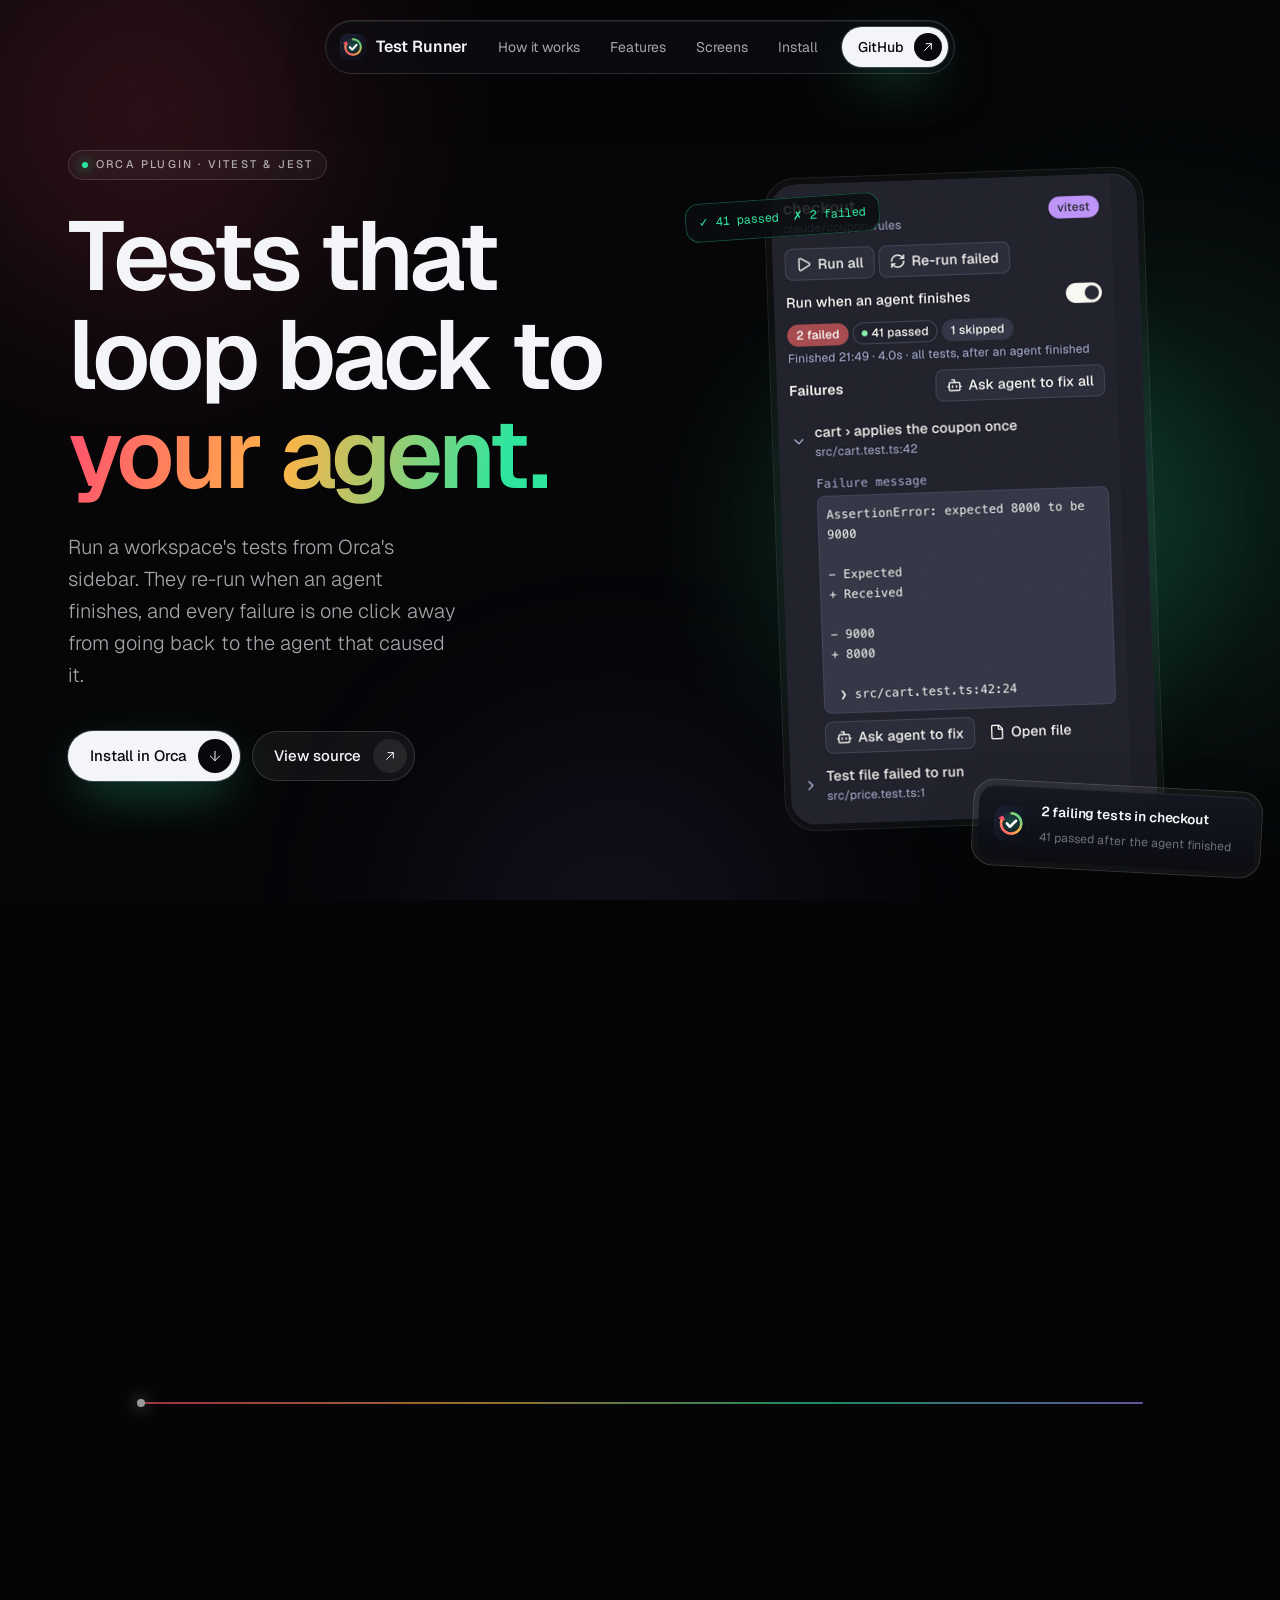
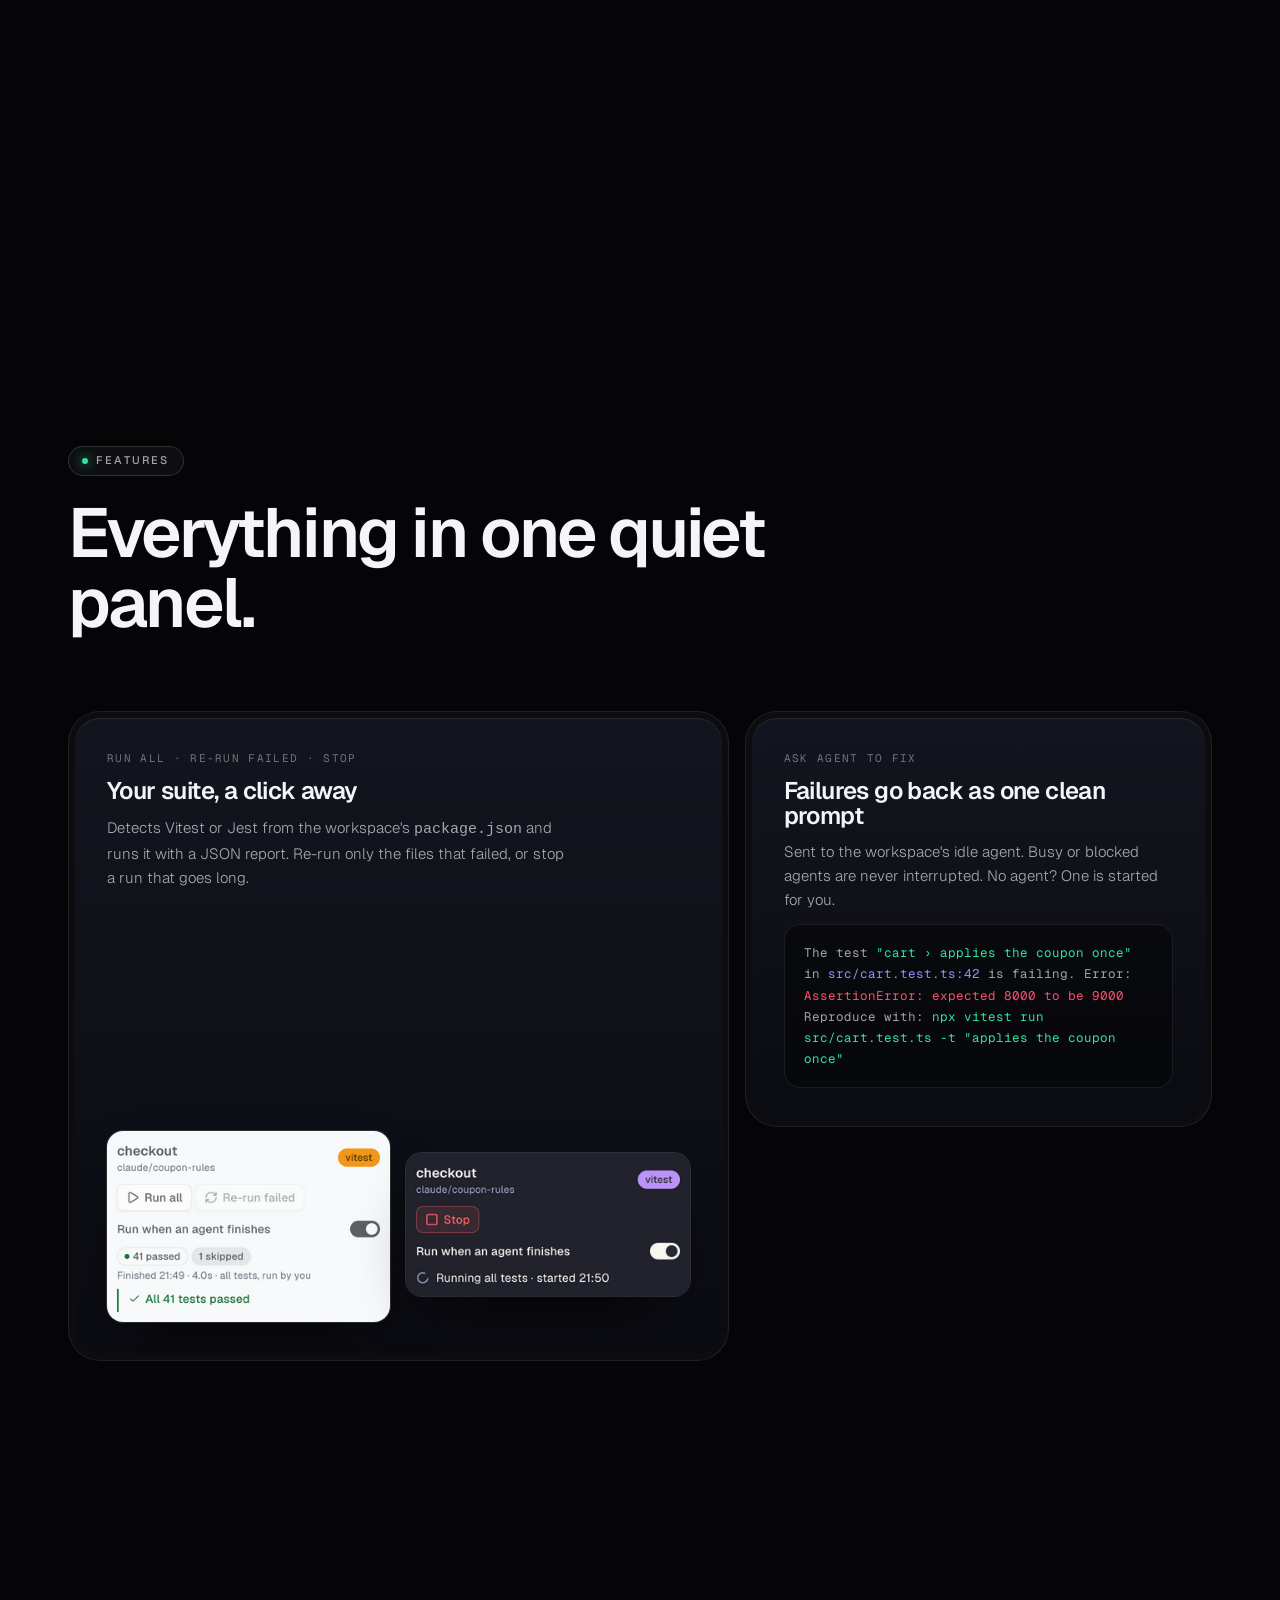
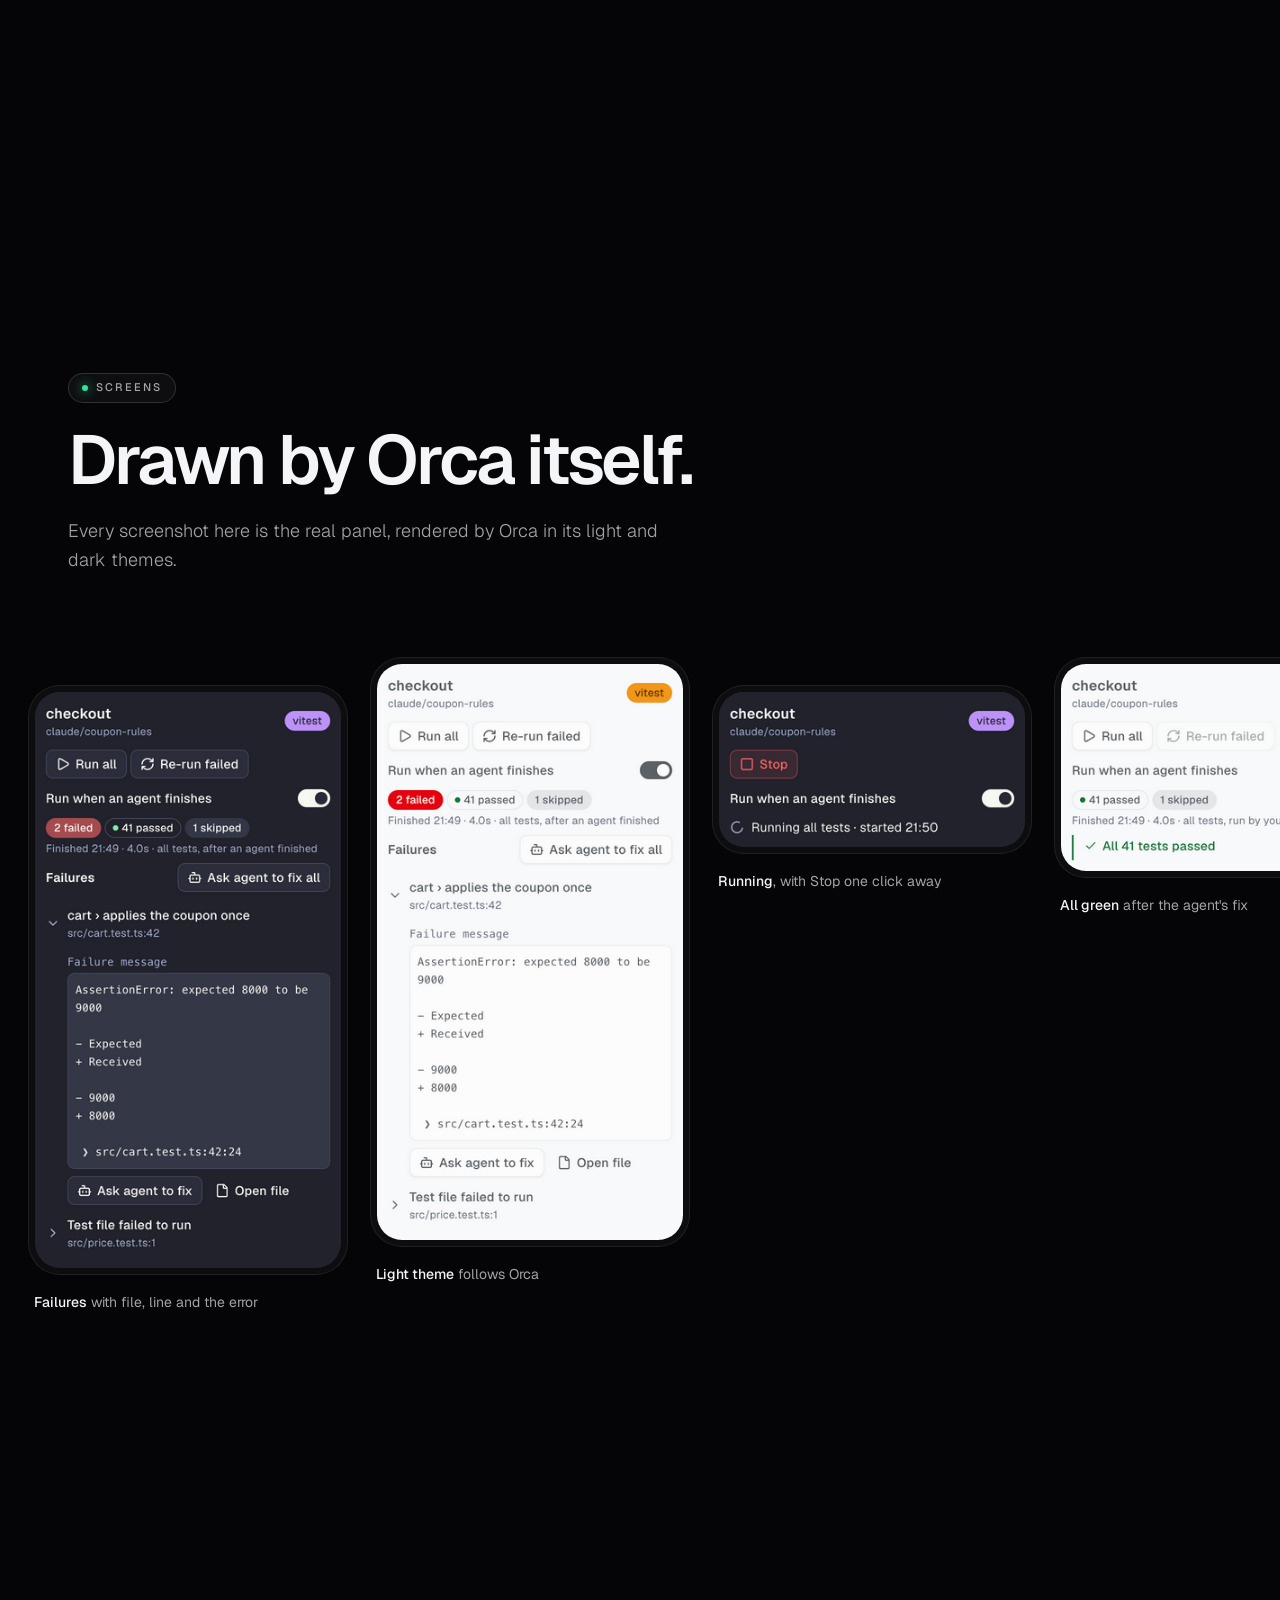
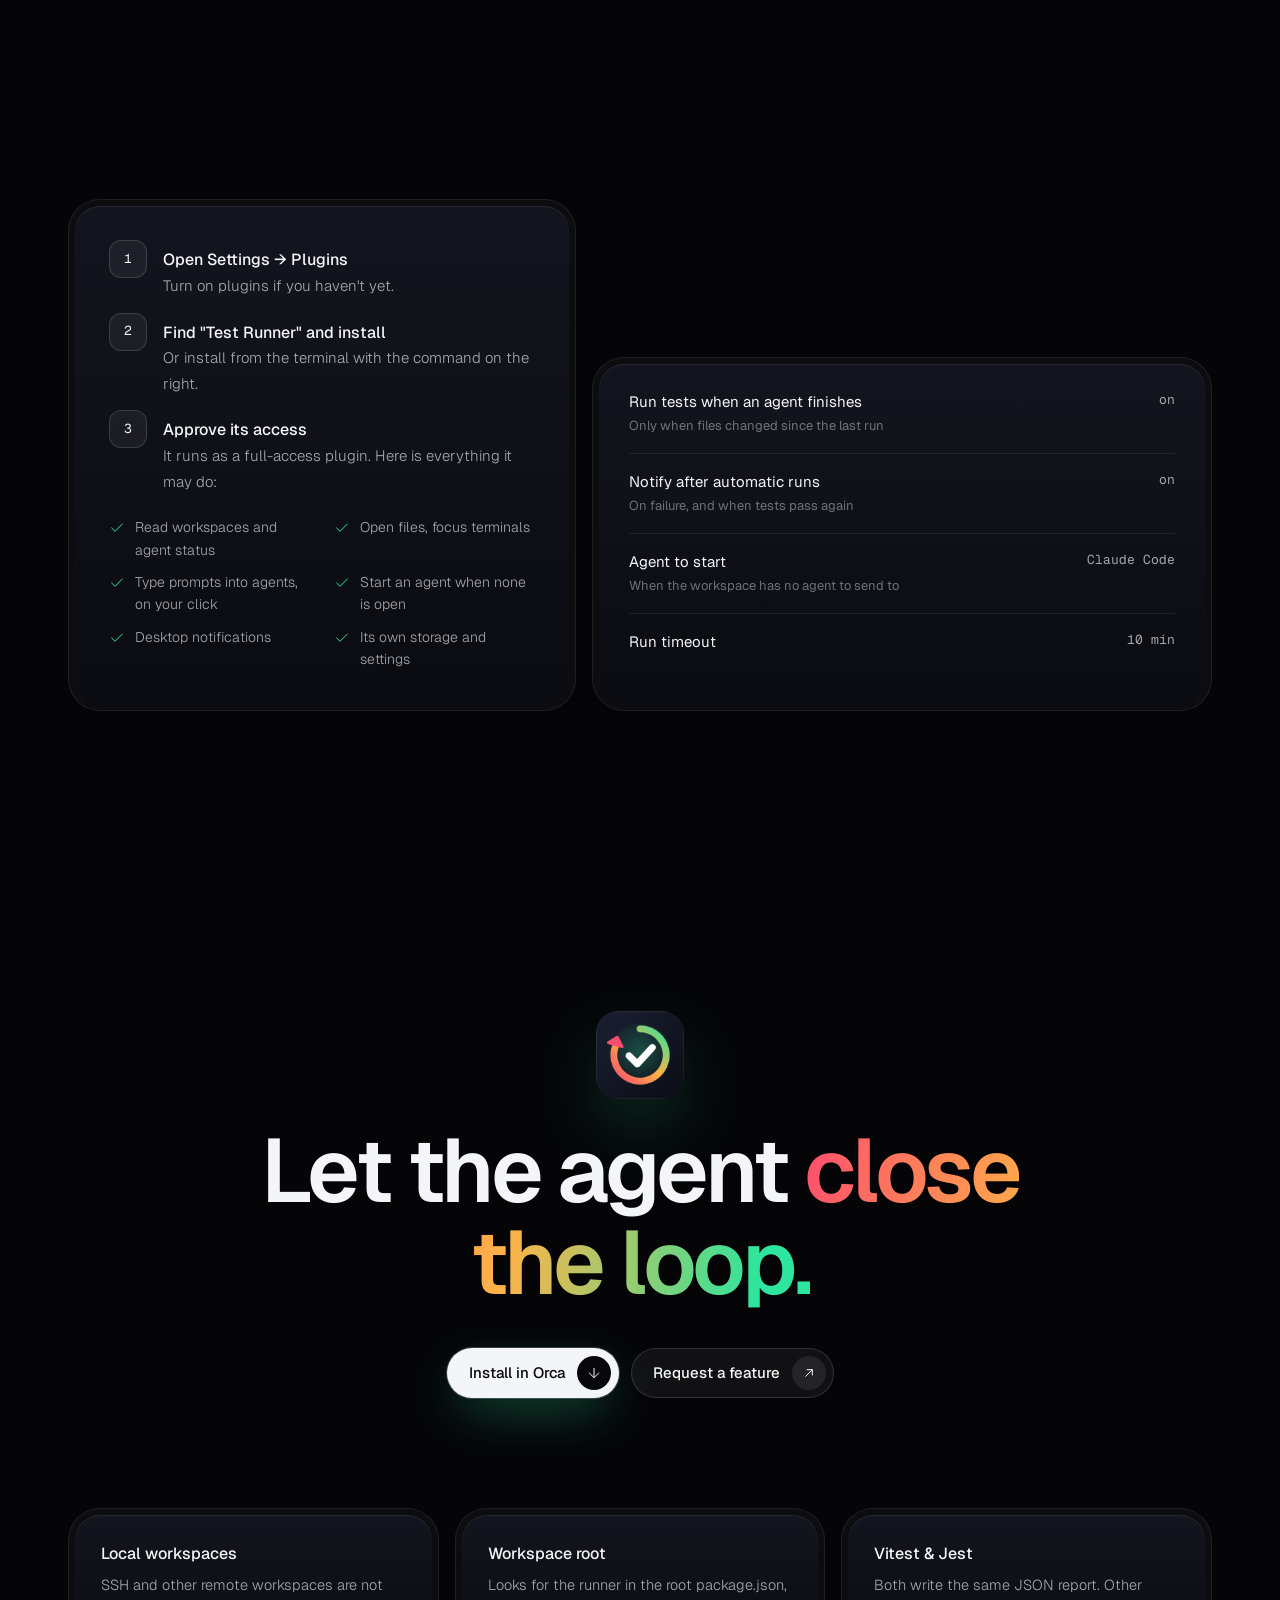
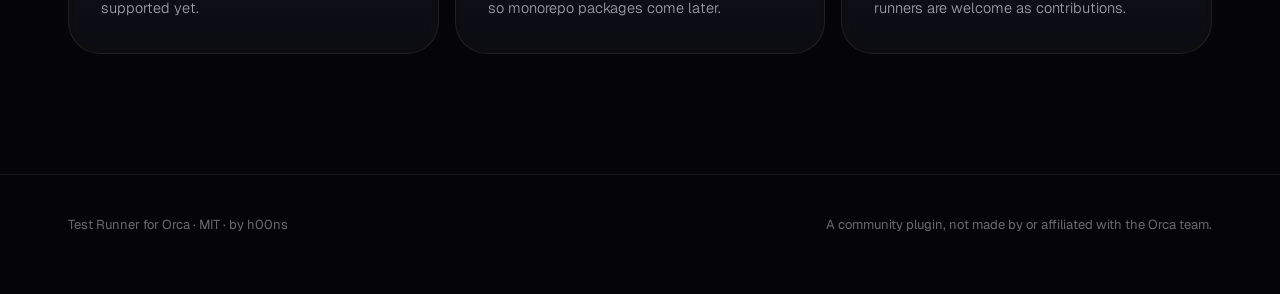
==== index.html @ 46ddd69f "Publish the Test Runner docs site Co-Authored-By: Claude Opus 5.5 <noreply@anthropic.com>" ====
<!doctype html>
<html lang="en">
<head>
  <meta charset="utf-8" />
  <meta name="viewport" content="width=device-width, initial-scale=1" />
  <title>Test Runner for Orca</title>
  <meta name="description" content="Run Vitest and Jest from Orca's sidebar, re-run them when an agent finishes, and send failures back to the agent to fix." />
  <meta property="og:title" content="Test Runner for Orca" />
  <meta property="og:description" content="Tests that loop back to your agent. Vitest and Jest in Orca's sidebar." />
  <meta property="og:image" content="https://h00ns.github.io/test-runner-for-orca/assets/cover.png" />
  <meta property="og:type" content="website" />
  <meta name="twitter:card" content="summary_large_image" />
  <link rel="icon" type="image/png" href="assets/icon.png" />
  <link rel="preconnect" href="https://fonts.googleapis.com" />
  <link rel="preconnect" href="https://fonts.gstatic.com" crossorigin />
  <link href="https://fonts.googleapis.com/css2?family=Geist:wght@300;400;500;600;700&family=Geist+Mono:wght@400;500&display=swap" rel="stylesheet" />
  <style>
    :root {
      --bg: #050507;
      --bg-2: #0a0b10;
      --ink: #f4f5f8;
      --ink-2: rgba(244, 245, 248, 0.66);
      --ink-3: rgba(244, 245, 248, 0.42);
      --line: rgba(255, 255, 255, 0.08);
      --line-2: rgba(255, 255, 255, 0.14);
      --red: #ff4d6d;
      --amber: #ffb347;
      --green: #2ee59d;
      --violet: #9b8cff;
      --spring: cubic-bezier(0.32, 0.72, 0, 1);
      --out: cubic-bezier(0.16, 1, 0.3, 1);
      --radius: 2rem;
      --mono: 'Geist Mono', ui-monospace, SFMono-Regular, Menlo, monospace;
    }
    * { box-sizing: border-box; }
    html { scroll-behavior: smooth; -webkit-text-size-adjust: 100%; }
    body {
      margin: 0;
      background: var(--bg);
      color: var(--ink);
      font-family: 'Geist', ui-sans-serif, system-ui, -apple-system, sans-serif;
      font-weight: 400;
      line-height: 1.6;
      -webkit-font-smoothing: antialiased;
      overflow-x: hidden;
    }
    img { max-width: 100%; display: block; }
    a { color: inherit; text-decoration: none; }
    ::selection { background: rgba(46, 229, 157, 0.3); }

    /* Fixed atmosphere: glowing orbs + grain, never on scrolling layers */
    .atmosphere { position: fixed; inset: 0; pointer-events: none; z-index: 0; overflow: hidden; }
    .orb { position: absolute; border-radius: 50%; filter: blur(110px); opacity: 0.5; will-change: transform; }
    .orb.a { width: 46vw; height: 46vw; left: -12vw; top: -14vw; background: radial-gradient(circle, rgba(255, 77, 109, 0.55), transparent 65%); animation: drift-a 26s var(--spring) infinite alternate; }
    .orb.b { width: 52vw; height: 52vw; right: -16vw; top: 18vh; background: radial-gradient(circle, rgba(46, 229, 157, 0.42), transparent 65%); animation: drift-b 30s var(--spring) infinite alternate; }
    .orb.c { width: 40vw; height: 40vw; left: 28vw; bottom: -22vw; background: radial-gradient(circle, rgba(155, 140, 255, 0.35), transparent 65%); animation: drift-a 34s var(--spring) infinite alternate-reverse; }
    @keyframes drift-a { to { transform: translate3d(6vw, 4vh, 0) scale(1.08); } }
    @keyframes drift-b { to { transform: translate3d(-5vw, -6vh, 0) scale(0.94); } }
    .grain {
      position: fixed; inset: 0; pointer-events: none; z-index: 40; opacity: 0.05; mix-blend-mode: overlay;
      background-image: url("data:image/svg+xml;utf8,<svg xmlns='http://www.w3.org/2000/svg' width='160' height='160'><filter id='n'><feTurbulence type='fractalNoise' baseFrequency='0.9' numOctaves='3' stitchTiles='stitch'/></filter><rect width='100%' height='100%' filter='url(%23n)'/></svg>");
    }
    main, footer { position: relative; z-index: 1; }

    /* Floating island nav */
    .nav-wrap { position: fixed; top: 20px; left: 0; right: 0; z-index: 30; display: flex; justify-content: center; padding: 0 16px; }
    .nav {
      display: flex; align-items: center; gap: 6px; padding: 6px 6px 6px 14px; border-radius: 999px;
      background: rgba(12, 13, 19, 0.62); border: 1px solid var(--line-2);
      backdrop-filter: blur(22px) saturate(140%); -webkit-backdrop-filter: blur(22px) saturate(140%);
      box-shadow: inset 0 1px 0 rgba(255, 255, 255, 0.08), 0 20px 60px -20px rgba(0, 0, 0, 0.7);
    }
    .brand { display: flex; align-items: center; gap: 10px; font-weight: 600; letter-spacing: -0.01em; margin-right: 10px; white-space: nowrap; }
    .brand img { width: 26px; height: 26px; border-radius: 8px; }
    .nav-links { display: flex; gap: 2px; }
    .nav-links a { padding: 8px 14px; border-radius: 999px; font-size: 14px; color: var(--ink-2); transition: color 500ms var(--spring), background 500ms var(--spring); }
    .nav-links a:hover { color: var(--ink); background: rgba(255, 255, 255, 0.06); }
    .nav-cta { margin-left: 4px; }
    .burger { display: none; width: 40px; height: 40px; border-radius: 999px; border: 0; background: rgba(255, 255, 255, 0.06); position: relative; cursor: pointer; }
    .burger span { position: absolute; left: 12px; right: 12px; height: 1.5px; background: var(--ink); border-radius: 2px; transition: transform 600ms var(--spring), top 600ms var(--spring); }
    .burger span:nth-child(1) { top: 16px; }
    .burger span:nth-child(2) { top: 23px; }
    .menu-open .burger span:nth-child(1) { top: 19.5px; transform: rotate(45deg); }
    .menu-open .burger span:nth-child(2) { top: 19.5px; transform: rotate(-45deg); }
    .overlay {
      position: fixed; inset: 0; z-index: 25; display: flex; flex-direction: column; justify-content: center; gap: 8px; padding: 0 32px;
      background: rgba(5, 5, 7, 0.82); backdrop-filter: blur(40px); -webkit-backdrop-filter: blur(40px);
      opacity: 0; pointer-events: none; transition: opacity 600ms var(--spring);
    }
    .overlay a { font-size: 40px; font-weight: 600; letter-spacing: -0.03em; opacity: 0; transform: translateY(48px); transition: transform 800ms var(--spring), opacity 800ms var(--spring); }
    .menu-open .overlay { opacity: 1; pointer-events: auto; }
    .menu-open .overlay a { opacity: 1; transform: none; }
    .menu-open .overlay a:nth-child(2) { transition-delay: 60ms; }
    .menu-open .overlay a:nth-child(3) { transition-delay: 120ms; }
    .menu-open .overlay a:nth-child(4) { transition-delay: 180ms; }
    .menu-open .overlay a:nth-child(5) { transition-delay: 240ms; }

    /* Buttons: pill with nested icon island */
    .btn {
      display: inline-flex; align-items: center; gap: 12px; padding: 8px 8px 8px 22px; border-radius: 999px; font-weight: 500; font-size: 15px;
      transition: transform 500ms var(--spring), background 500ms var(--spring), box-shadow 500ms var(--spring); white-space: nowrap;
    }
    .btn:active { transform: scale(0.98); }
    .btn .dot { width: 34px; height: 34px; border-radius: 999px; display: grid; place-items: center; transition: transform 600ms var(--spring); }
    .btn:hover .dot { transform: translate(3px, -1px) scale(1.06); }
    .btn-primary { background: var(--ink); color: #07080c; box-shadow: 0 0 0 1px rgba(255, 255, 255, 0.2), 0 18px 50px -12px rgba(46, 229, 157, 0.45); }
    .btn-primary .dot { background: #07080c; color: var(--ink); }
    .btn-ghost { background: rgba(255, 255, 255, 0.05); color: var(--ink); box-shadow: inset 0 0 0 1px var(--line-2); }
    .btn-ghost .dot { background: rgba(255, 255, 255, 0.08); }
    .btn-sm { padding: 6px 6px 6px 16px; font-size: 14px; gap: 10px; }
    .btn-sm .dot { width: 28px; height: 28px; }
    svg.i { width: 16px; height: 16px; fill: none; stroke: currentColor; stroke-width: 1.5; stroke-linecap: round; stroke-linejoin: round; }

    /* Layout */
    .wrap { width: min(1200px, 100%); margin: 0 auto; padding: 0 28px; }
    section { padding: 140px 0; }
    .eyebrow {
      display: inline-flex; width: max-content; justify-self: start; align-items: center; gap: 8px; padding: 6px 14px; border-radius: 999px; font-size: 11px; font-weight: 500;
      letter-spacing: 0.2em; text-transform: uppercase; color: var(--ink-2); background: rgba(255, 255, 255, 0.04); box-shadow: inset 0 0 0 1px var(--line-2);
    }
    .eyebrow i { width: 6px; height: 6px; border-radius: 99px; background: var(--green); box-shadow: 0 0 12px var(--green); }
    h1, h2, h3 { margin: 0; letter-spacing: -0.04em; line-height: 1.02; font-weight: 600; }
    h2 { font-size: clamp(40px, 5.4vw, 72px); }
    .lede { font-size: clamp(17px, 1.6vw, 20px); color: var(--ink-2); max-width: 36ch; font-weight: 300; }
    .grad { background: linear-gradient(100deg, var(--red) 0%, var(--amber) 45%, var(--green) 90%); -webkit-background-clip: text; background-clip: text; color: transparent; }
    .section-head { display: grid; gap: 22px; margin-bottom: 72px; max-width: 760px; }
    .section-head p { margin: 0; color: var(--ink-2); font-size: 18px; font-weight: 300; max-width: 52ch; }

    /* Double-bezel */
    .bezel { padding: 7px; border-radius: var(--radius); background: rgba(255, 255, 255, 0.035); box-shadow: inset 0 0 0 1px var(--line); }
    .core {
      border-radius: calc(var(--radius) - 7px); background: linear-gradient(180deg, rgba(20, 22, 32, 0.92), rgba(11, 12, 18, 0.96));
      box-shadow: inset 0 1px 1px rgba(255, 255, 255, 0.09); height: 100%; overflow: hidden; position: relative;
    }

    /* Hero */
    .hero { min-height: 100dvh; display: flex; align-items: center; padding: 150px 0 110px; }
    .hero-grid { display: grid; grid-template-columns: 1.08fr 0.92fr; gap: 64px; align-items: center; }
    .hero h1 { font-size: clamp(52px, 7.6vw, 108px); margin: 26px 0 28px; }
    .hero .lede { max-width: 30ch; }
    .cta-row { display: flex; flex-wrap: wrap; gap: 12px; margin-top: 40px; }
    .meta-row { display: flex; flex-wrap: wrap; gap: 22px; margin-top: 46px; color: var(--ink-3); font-size: 13px; }
    .meta-row span { display: inline-flex; align-items: center; gap: 8px; }
    .stage { position: relative; display: flex; justify-content: center; }
    .stage .bezel.panel { width: min(380px, 100%); transform: rotate(-2deg); transition: transform 1200ms var(--spring); }
    .stage:hover .bezel.panel { transform: rotate(0deg) translateY(-6px); }
    .stage .panel .core { background: #1d1e27; }
    .halo { position: absolute; inset: 10% -10% 0; background: radial-gradient(closest-side, rgba(46, 229, 157, 0.22), transparent); filter: blur(30px); z-index: -1; }
    .toast {
      position: absolute; right: -10%; bottom: -7%; width: 290px; padding: 6px; border-radius: 22px; transform: rotate(3deg);
      background: rgba(255, 255, 255, 0.05); box-shadow: inset 0 0 0 1px var(--line-2), 0 30px 80px -30px rgba(0, 0, 0, 0.9);
      animation: float 7s var(--spring) infinite alternate;
    }
    .toast .core { border-radius: 16px; padding: 14px 16px; display: grid; grid-template-columns: 34px 1fr; gap: 12px; align-items: center; }
    .toast .badge { width: 34px; height: 34px; border-radius: 10px; overflow: hidden; }
    .toast b { display: block; font-size: 13.5px; font-weight: 600; letter-spacing: -0.01em; }
    .toast small { color: var(--ink-3); font-size: 12px; }
    .chip {
      position: absolute; left: -6%; top: 4%; padding: 10px 14px; border-radius: 14px; font-family: var(--mono); font-size: 12px; color: var(--green);
      background: rgba(10, 12, 16, 0.86); box-shadow: inset 0 0 0 1px rgba(46, 229, 157, 0.3), 0 20px 60px -20px rgba(0, 0, 0, 0.9); transform: rotate(-4deg);
      animation: float 8s var(--spring) infinite alternate-reverse;
    }
    @keyframes float { to { transform: translateY(-12px) rotate(1deg); } }

    /* Loop */
    .loop-grid { display: grid; grid-template-columns: repeat(4, 1fr); gap: 16px; position: relative; }
    .step .core { padding: 30px 28px 32px; min-height: 260px; display: flex; flex-direction: column; }
    .step .num { font-family: var(--mono); font-size: 12px; color: var(--ink-3); letter-spacing: 0.1em; }
    .step .glyph { width: 52px; height: 52px; border-radius: 16px; display: grid; place-items: center; margin: 26px 0 22px; box-shadow: inset 0 0 0 1px var(--line-2); }
    .step .glyph svg { width: 24px; height: 24px; }
    .step h3 { font-size: 22px; letter-spacing: -0.02em; margin-bottom: 10px; }
    .step p { margin: 0; color: var(--ink-2); font-size: 15px; font-weight: 300; }
    .loop-line { position: absolute; left: 6%; right: 6%; top: -40px; height: 2px; background: linear-gradient(90deg, var(--red), var(--amber), var(--green), var(--violet)); opacity: 0.6; border-radius: 2px; }
    .loop-line::after { content: ''; position: absolute; top: -3px; width: 8px; height: 8px; border-radius: 99px; background: #fff; box-shadow: 0 0 16px #fff; animation: travel 5s var(--spring) infinite; }
    @keyframes travel { from { left: 0; transform: translateX(0); } to { left: 100%; transform: translateX(-8px); } }

    /* Bento */
    .bento { display: grid; grid-template-columns: repeat(12, 1fr); grid-auto-rows: minmax(150px, auto); gap: 16px; }
    .b-1 { grid-column: span 7; grid-row: span 3; }
    .b-2 { grid-column: span 5; grid-row: span 2; }
    .b-3 { grid-column: span 5; grid-row: span 1; }
    .b-4 { grid-column: span 4; grid-row: span 2; }
    .b-5 { grid-column: span 4; grid-row: span 2; }
    .b-6 { grid-column: span 4; grid-row: span 2; }
    .card .core { padding: 32px; display: flex; flex-direction: column; gap: 12px; }
    .card h3 { font-size: 24px; letter-spacing: -0.025em; }
    .card p { margin: 0; color: var(--ink-2); font-size: 15px; font-weight: 300; max-width: 46ch; }
    .card .tag { font-family: var(--mono); font-size: 11px; color: var(--ink-3); letter-spacing: 0.12em; text-transform: uppercase; }
    .shot-pair { display: flex; gap: 16px; margin-top: auto; padding-top: 24px; align-items: flex-end; }
    .shot-pair img { width: calc(50% - 8px); border-radius: 16px; box-shadow: 0 0 0 1px var(--line-2), 0 30px 70px -30px rgba(0, 0, 0, 0.9); }
    .shot-pair img:nth-child(2) { transform: translateY(-26px); }
    .prompt {
      font-family: var(--mono); font-size: 12.5px; line-height: 1.7; color: var(--ink-2); padding: 18px 20px; border-radius: 16px; margin-top: auto;
      background: rgba(0, 0, 0, 0.42); box-shadow: inset 0 0 0 1px var(--line); white-space: pre-wrap; word-break: break-word;
    }
    .prompt .k { color: var(--green); }
    .prompt .r { color: var(--red); }
    .prompt .c { color: var(--violet); }
    .pill-row { display: flex; flex-wrap: wrap; gap: 8px; margin-top: auto; }
    .pill { font-family: var(--mono); font-size: 12px; padding: 6px 12px; border-radius: 999px; background: rgba(255, 255, 255, 0.04); box-shadow: inset 0 0 0 1px var(--line-2); color: var(--ink-2); }
    .pill.g { color: var(--green); box-shadow: inset 0 0 0 1px rgba(46, 229, 157, 0.35); }
    .pill.r { color: var(--red); box-shadow: inset 0 0 0 1px rgba(255, 77, 109, 0.35); }
    .stat { font-size: 64px; font-weight: 600; letter-spacing: -0.05em; line-height: 1; margin-top: auto; }

    /* Gallery */
    .gallery { display: flex; gap: 22px; overflow-x: auto; padding: 10px 28px 40px; scroll-snap-type: x mandatory; scrollbar-width: none; }
    .gallery::-webkit-scrollbar { display: none; }
    .gallery figure { margin: 0; flex: 0 0 auto; width: 320px; scroll-snap-align: center; }
    .gallery figure:nth-child(odd) { transform: translateY(28px); }
    .gallery .core { padding: 0; }
    .gallery img { width: 100%; }
    .gallery figcaption { margin-top: 16px; font-size: 14px; color: var(--ink-2); padding-left: 6px; }
    .gallery figcaption b { color: var(--ink); font-weight: 500; }
    .gallery-wrap { width: min(1400px, 100%); margin: 0 auto; }

    /* Install */
    .install-grid { display: grid; grid-template-columns: 0.9fr 1.1fr; gap: 16px; }
    .install-steps { counter-reset: s; display: grid; gap: 14px; }
    .install-steps li { list-style: none; counter-increment: s; display: grid; grid-template-columns: 38px 1fr; gap: 16px; align-items: start; }
    .install-steps li::before {
      content: counter(s); width: 38px; height: 38px; border-radius: 12px; display: grid; place-items: center; font-family: var(--mono); font-size: 13px;
      background: rgba(255, 255, 255, 0.05); box-shadow: inset 0 0 0 1px var(--line-2);
    }
    .install-steps { margin: 0; padding: 0; }
    .install-steps b { display: block; font-weight: 500; margin-top: 7px; }
    .install-steps span { color: var(--ink-2); font-size: 15px; font-weight: 300; }
    .code { position: relative; white-space: pre; font-family: var(--mono); font-size: 13.5px; line-height: 1.8; padding: 22px 24px; border-radius: 18px; background: rgba(0, 0, 0, 0.5); box-shadow: inset 0 0 0 1px var(--line); overflow-x: auto; color: var(--ink-2); }
    .code .p { color: var(--ink-3); user-select: none; }
    .code .cm { color: var(--ink-3); }
    .code .s { color: var(--green); }
    .copy {
      position: absolute; top: 12px; right: 12px; border: 0; cursor: pointer; padding: 6px 12px; border-radius: 999px; font: 500 12px 'Geist', sans-serif; color: var(--ink-2);
      background: rgba(255, 255, 255, 0.06); box-shadow: inset 0 0 0 1px var(--line-2); transition: background 400ms var(--spring), color 400ms var(--spring);
    }
    .copy:hover { color: var(--ink); background: rgba(255, 255, 255, 0.1); }
    .stack { display: grid; gap: 16px; }
    .table { width: 100%; border-collapse: collapse; font-size: 15px; }
    .table td { padding: 16px 0; border-bottom: 1px solid var(--line); vertical-align: top; }
    .table tr:last-child td { border-bottom: 0; }
    .table td:last-child { text-align: right; font-family: var(--mono); font-size: 13px; color: var(--ink-2); white-space: nowrap; padding-left: 16px; }
    .table small { display: block; color: var(--ink-3); font-size: 13px; margin-top: 2px; }
    .access { display: grid; grid-template-columns: repeat(2, 1fr); gap: 10px 24px; margin: 0; padding: 0; }
    .access li { list-style: none; display: flex; gap: 10px; font-size: 14px; color: var(--ink-2); font-weight: 300; }
    .access svg { flex: none; margin-top: 4px; color: var(--green); }

    /* Closing */
    .closing { text-align: center; padding: 160px 0 120px; }
    .closing h2 { font-size: clamp(44px, 7vw, 96px); margin: 26px auto 28px; max-width: 14ch; }
    .closing .cta-row { justify-content: center; }
    .limits { display: grid; grid-template-columns: repeat(3, 1fr); gap: 16px; text-align: left; margin-top: 110px; }
    .limits .core { padding: 26px 26px 28px; }
    .limits b { display: block; font-weight: 500; margin-bottom: 6px; }
    .limits p { margin: 0; color: var(--ink-2); font-size: 14.5px; font-weight: 300; }
    footer { border-top: 1px solid var(--line); padding: 40px 0 60px; color: var(--ink-3); font-size: 13px; }
    footer .wrap { display: flex; justify-content: space-between; gap: 20px; flex-wrap: wrap; }
    footer a:hover { color: var(--ink); }

    /* Scroll reveal */
    .reveal { opacity: 0; transform: translateY(56px); filter: blur(10px); transition: opacity 1000ms var(--out), transform 1100ms var(--out), filter 1000ms var(--out); }
    .reveal.in { opacity: 1; transform: none; filter: blur(0); }
    .d1 { transition-delay: 90ms; } .d2 { transition-delay: 180ms; } .d3 { transition-delay: 270ms; } .d4 { transition-delay: 360ms; }
    @media (prefers-reduced-motion: reduce) {
      *, *::before, *::after { animation: none !important; transition: none !important; }
      .reveal { opacity: 1; transform: none; filter: none; }
    }

    @media (max-width: 980px) {
      .hero-grid, .install-grid { grid-template-columns: 1fr; }
      .loop-grid { grid-template-columns: repeat(2, 1fr); }
      .loop-line { display: none; }
      .bento > * { grid-column: span 12 !important; grid-row: auto !important; }
      .limits { grid-template-columns: 1fr; }
      .toast { right: 0; }
    }
    @media (max-width: 767px) {
      .wrap { padding: 0 16px; }
      section { padding: 96px 0; }
      .nav-links, .nav-cta { display: none; }
      .burger { display: block; }
      .nav { padding: 6px 6px 6px 12px; }
      .hero { padding-top: 130px; }
      .stage .bezel.panel, .toast, .chip, .shot-pair img:nth-child(2), .gallery figure:nth-child(odd) { transform: none !important; }
      .stage { flex-direction: column; align-items: center; }
      .toast { position: relative; right: auto; bottom: auto; margin: -28px auto 0; }
      .chip { display: none; }
      .loop-grid, .access { grid-template-columns: 1fr; }
      .card .core { padding: 24px; }
      .gallery { padding: 10px 16px 30px; }
      .gallery figure { width: 78vw; }
    }
  </style>
</head>
<body>
  <div class="atmosphere" aria-hidden="true"><div class="orb a"></div><div class="orb b"></div><div class="orb c"></div></div>
  <div class="grain" aria-hidden="true"></div>

  <div class="nav-wrap">
    <nav class="nav" aria-label="Main">
      <a class="brand" href="#top"><img src="assets/icon.png" alt="" />Test Runner</a>
      <div class="nav-links">
        <a href="#loop">How it works</a>
        <a href="#features">Features</a>
        <a href="#screens">Screens</a>
        <a href="#install">Install</a>
      </div>
      <a class="btn btn-primary btn-sm nav-cta" href="https://github.com/h00ns/test-runner-for-orca">GitHub
        <span class="dot"><svg class="i" viewBox="0 0 24 24"><path d="M7 17 17 7M9 7h8v8"/></svg></span></a>
      <button class="burger" aria-label="Open menu" aria-expanded="false"><span></span><span></span></button>
    </nav>
  </div>
  <div class="overlay" aria-hidden="true">
    <a href="#loop">How it works</a>
    <a href="#features">Features</a>
    <a href="#screens">Screens</a>
    <a href="#install">Install</a>
    <a href="https://github.com/h00ns/test-runner-for-orca">GitHub ↗</a>
  </div>

  <main id="top">
    <section class="hero">
      <div class="wrap hero-grid">
        <div>
          <span class="eyebrow reveal"><i></i>Orca plugin · Vitest &amp; Jest</span>
          <h1 class="reveal d1">Tests that loop back to <span class="grad">your agent.</span></h1>
          <p class="lede reveal d2">Run a workspace's tests from Orca's sidebar. They re-run when an agent finishes, and every failure is one click away from going back to the agent that caused it.</p>
          <div class="cta-row reveal d3">
            <a class="btn btn-primary" href="#install">Install in Orca
              <span class="dot"><svg class="i" viewBox="0 0 24 24"><path d="M12 5v14M5 12l7 7 7-7"/></svg></span></a>
            <a class="btn btn-ghost" href="https://github.com/h00ns/test-runner-for-orca">View source
              <span class="dot"><svg class="i" viewBox="0 0 24 24"><path d="M7 17 17 7M9 7h8v8"/></svg></span></a>
          </div>
          <div class="meta-row reveal d4">
            <span><svg class="i" viewBox="0 0 24 24"><path d="M20 6 9 17l-5-5"/></svg>Free &amp; MIT</span>
            <span><svg class="i" viewBox="0 0 24 24"><path d="M20 6 9 17l-5-5"/></svg>No build step</span>
            <span><svg class="i" viewBox="0 0 24 24"><path d="M20 6 9 17l-5-5"/></svg>Orca 1.4.260+</span>
          </div>
        </div>
        <div class="stage reveal d2">
          <div class="halo"></div>
          <div class="bezel panel"><div class="core"><img src="assets/panel-failing-dark.png" alt="The Test Runner panel listing two failing tests with Ask agent to fix buttons" /></div></div>
          <div class="chip">✓ 41 passed &nbsp;✗ 2 failed</div>
          <div class="toast"><div class="core"><div class="badge"><img src="assets/icon.png" alt="" /></div><div><b>2 failing tests in checkout</b><small>41 passed after the agent finished</small></div></div></div>
        </div>
      </div>
    </section>

    <section id="loop">
      <div class="wrap">
        <div class="section-head">
          <span class="eyebrow reveal"><i></i>The loop</span>
          <h2 class="reveal d1">Agents write code.<br />Tests keep them <span class="grad">honest.</span></h2>
          <p class="reveal d2">You stop asking "did it break anything?" after every turn. Test Runner checks for you, and hands the answer straight back.</p>
        </div>
        <div class="loop-grid">
          <div class="loop-line" aria-hidden="true"></div>
          <article class="bezel step reveal"><div class="core">
            <span class="num">01</span>
            <div class="glyph" style="color: var(--violet)"><svg class="i" viewBox="0 0 24 24"><rect x="4" y="4" width="16" height="16" rx="4"/><path d="M9 10h.01M15 10h.01M9 15c1.5 1 4.5 1 6 0"/></svg></div>
            <h3>Agent finishes</h3>
            <p>Claude, Codex or any Orca agent ends a turn that changed files in the workspace.</p>
          </div></article>
          <article class="bezel step reveal d1"><div class="core">
            <span class="num">02</span>
            <div class="glyph" style="color: var(--amber)"><svg class="i" viewBox="0 0 24 24"><path d="M7 4v16l13-8z"/></svg></div>
            <h3>Tests run</h3>
            <p>Vitest or Jest runs on its own in that workspace. Nothing changed? It stays quiet.</p>
          </div></article>
          <article class="bezel step reveal d2"><div class="core">
            <span class="num">03</span>
            <div class="glyph" style="color: var(--red)"><svg class="i" viewBox="0 0 24 24"><path d="M12 9v4M12 17h.01"/><path d="M10.3 3.9 2.6 17.5A2 2 0 0 0 4.3 20.5h15.4a2 2 0 0 0 1.7-3L13.7 3.9a2 2 0 0 0-3.4 0z"/></svg></div>
            <h3>Failures surface</h3>
            <p>A notification, then each failure with its file, line and a clean error in the sidebar.</p>
          </div></article>
          <article class="bezel step reveal d3"><div class="core">
            <span class="num">04</span>
            <div class="glyph" style="color: var(--green)"><svg class="i" viewBox="0 0 24 24"><path d="M3 12a9 9 0 0 1 15.5-6.2L21 8M21 3v5h-5M21 12a9 9 0 0 1-15.5 6.2L3 16M3 21v-5h5"/></svg></div>
            <h3>Agent fixes</h3>
            <p>One click types the failure into the agent with a command to reproduce it. Then the loop runs again.</p>
          </div></article>
        </div>
      </div>
    </section>

    <section id="features">
      <div class="wrap">
        <div class="section-head">
          <span class="eyebrow reveal"><i></i>Features</span>
          <h2 class="reveal d1">Everything in one quiet panel.</h2>
        </div>
        <div class="bento">
          <article class="bezel card b-1 reveal"><div class="core">
            <span class="tag">Run all · Re-run failed · Stop</span>
            <h3>Your suite, a click away</h3>
            <p>Detects Vitest or Jest from the workspace's <code>package.json</code> and runs it with a JSON report. Re-run only the files that failed, or stop a run that goes long.</p>
            <div class="shot-pair">
              <img src="assets/panel-passing-light.png" alt="Panel in the light theme: all tests passed" loading="lazy" />
              <img src="assets/panel-running-dark.png" alt="Panel in the dark theme while tests run" loading="lazy" />
            </div>
          </div></article>
          <article class="bezel card b-2 reveal d1"><div class="core">
            <span class="tag">Ask agent to fix</span>
            <h3>Failures go back as one clean prompt</h3>
            <p>Sent to the workspace's idle agent. Busy or blocked agents are never interrupted. No agent? One is started for you.</p>
            <div class="prompt">The test <span class="k">"cart › applies the coupon once"</span> in <span class="c">src/cart.test.ts:42</span> is failing. Error: <span class="r">AssertionError: expected 8000 to be 9000</span> Reproduce with: <span class="k">npx vitest run src/cart.test.ts -t "applies the coupon once"</span></div>
          </div></article>
          <article class="bezel card b-3 reveal d2"><div class="core">
            <span class="tag">Smart auto-run</span>
            <h3>Runs only when something changed</h3>
            <p>Compares <code>git status</code> with the last run, so an agent that only answered a question costs nothing.</p>
          </div></article>
          <article class="bezel card b-4 reveal"><div class="core">
            <span class="tag">Readable errors</span>
            <h3>Stacks without the noise</h3>
            <p>Runner and Node frames are trimmed. You see the assertion and the line in your test.</p>
            <div class="pill-row"><span class="pill r">✗ sum › negatives</span><span class="pill">src/sum.test.ts:5</span></div>
          </div></article>
          <article class="bezel card b-5 reveal d1"><div class="core">
            <span class="tag">Notifications</span>
            <h3>Hear about it once</h3>
            <p>A desktop notification when an automatic run fails, and again when it passes after failing.</p>
            <div class="pill-row"><span class="pill r">2 failing tests</span><span class="pill g">Tests pass again</span></div>
          </div></article>
          <article class="bezel card b-6 reveal d2"><div class="core">
            <span class="tag">Any package manager</span>
            <h3>npm, pnpm, yarn</h3>
            <p>Starts the runner from its own package entry, with the <code>node</code> from Homebrew, Volta, mise or asdf.</p>
            <div class="stat grad">0 config</div>
          </div></article>
        </div>
      </div>
    </section>

    <section id="screens" style="padding-left: 0; padding-right: 0">
      <div class="wrap">
        <div class="section-head">
          <span class="eyebrow reveal"><i></i>Screens</span>
          <h2 class="reveal d1">Drawn by Orca itself.</h2>
          <p class="reveal d2">Every screenshot here is the real panel, rendered by Orca in its light and dark themes.</p>
        </div>
      </div>
      <div class="gallery-wrap">
        <div class="gallery reveal">
          <figure><div class="bezel"><div class="core"><img src="assets/panel-failing-dark.png" alt="Failing tests, dark theme" loading="lazy" /></div></div><figcaption><b>Failures</b> with file, line and the error</figcaption></figure>
          <figure><div class="bezel"><div class="core"><img src="assets/panel-failing-light.png" alt="Failing tests, light theme" loading="lazy" /></div></div><figcaption><b>Light theme</b> follows Orca</figcaption></figure>
          <figure><div class="bezel"><div class="core"><img src="assets/panel-running-dark.png" alt="A run in progress" loading="lazy" /></div></div><figcaption><b>Running</b>, with Stop one click away</figcaption></figure>
          <figure><div class="bezel"><div class="core"><img src="assets/panel-passing-light.png" alt="All tests passed" loading="lazy" /></div></div><figcaption><b>All green</b> after the agent's fix</figcaption></figure>
          <figure><div class="bezel"><div class="core"><img src="assets/panel-error-dark.png" alt="Runner output when a run produced no report" loading="lazy" /></div></div><figcaption><b>Config errors</b> show the runner's output</figcaption></figure>
        </div>
      </div>
    </section>

    <section id="install">
      <div class="wrap">
        <div class="section-head">
          <span class="eyebrow reveal"><i></i>Install</span>
          <h2 class="reveal d1">Ready in a minute.</h2>
        </div>
        <div class="install-grid">
          <div class="bezel reveal"><div class="core" style="padding: 34px">
            <ol class="install-steps">
              <li><div><b>Open Settings → Plugins</b><span>Turn on plugins if you haven't yet.</span></div></li>
              <li><div><b>Find "Test Runner" and install</b><span>Or install from the terminal with the command on the right.</span></div></li>
              <li><div><b>Approve its access</b><span>It runs as a full-access plugin. Here is everything it may do:</span></div></li>
            </ol>
            <ul class="access" style="margin-top: 22px">
              <li><svg class="i" viewBox="0 0 24 24"><path d="M20 6 9 17l-5-5"/></svg>Read workspaces and agent status</li>
              <li><svg class="i" viewBox="0 0 24 24"><path d="M20 6 9 17l-5-5"/></svg>Open files, focus terminals</li>
              <li><svg class="i" viewBox="0 0 24 24"><path d="M20 6 9 17l-5-5"/></svg>Type prompts into agents, on your click</li>
              <li><svg class="i" viewBox="0 0 24 24"><path d="M20 6 9 17l-5-5"/></svg>Start an agent when none is open</li>
              <li><svg class="i" viewBox="0 0 24 24"><path d="M20 6 9 17l-5-5"/></svg>Desktop notifications</li>
              <li><svg class="i" viewBox="0 0 24 24"><path d="M20 6 9 17l-5-5"/></svg>Its own storage and settings</li>
            </ul>
          </div></div>
          <div class="stack">
            <div class="code reveal d1"><button class="copy" data-copy="orca plugin install h00ns/test-runner-for-orca">Copy</button><span class="cm"># install from GitHub</span>
<span class="p">$ </span>orca plugin install <span class="s">h00ns/test-runner-for-orca</span>
<span class="cm"># then open the Test Runner tab in the right sidebar</span></div>
            <div class="bezel reveal d2"><div class="core" style="padding: 10px 30px">
              <table class="table">
                <tr><td>Run tests when an agent finishes<small>Only when files changed since the last run</small></td><td>on</td></tr>
                <tr><td>Notify after automatic runs<small>On failure, and when tests pass again</small></td><td>on</td></tr>
                <tr><td>Agent to start<small>When the workspace has no agent to send to</small></td><td>Claude Code</td></tr>
                <tr><td>Run timeout</td><td>10 min</td></tr>
              </table>
            </div></div>
          </div>
        </div>
      </div>
    </section>

    <section class="closing">
      <div class="wrap">
        <img src="assets/icon.png" alt="" width="88" height="88" class="reveal" style="margin: 0 auto; border-radius: 22px; box-shadow: 0 30px 80px -20px rgba(46, 229, 157, 0.5)" />
        <h2 class="reveal d1">Let the agent <span class="grad">close the loop.</span></h2>
        <div class="cta-row reveal d2">
          <a class="btn btn-primary" href="#install">Install in Orca<span class="dot"><svg class="i" viewBox="0 0 24 24"><path d="M12 5v14M5 12l7 7 7-7"/></svg></span></a>
          <a class="btn btn-ghost" href="https://github.com/h00ns/test-runner-for-orca/issues">Request a feature<span class="dot"><svg class="i" viewBox="0 0 24 24"><path d="M7 17 17 7M9 7h8v8"/></svg></span></a>
        </div>
        <div class="limits">
          <div class="bezel reveal"><div class="core"><b>Local workspaces</b><p>SSH and other remote workspaces are not supported yet.</p></div></div>
          <div class="bezel reveal d1"><div class="core"><b>Workspace root</b><p>Looks for the runner in the root package.json, so monorepo packages come later.</p></div></div>
          <div class="bezel reveal d2"><div class="core"><b>Vitest &amp; Jest</b><p>Both write the same JSON report. Other runners are welcome as contributions.</p></div></div>
        </div>
      </div>
    </section>
  </main>

  <footer>
    <div class="wrap">
      <span>Test Runner for Orca · MIT · by <a href="https://github.com/h00ns">h00ns</a></span>
      <span>A community plugin, not made by or affiliated with the Orca team.</span>
    </div>
  </footer>

  <script>
    // Scroll reveal: IntersectionObserver only, no scroll listeners.
    const io = new IntersectionObserver((entries) => {
      for (const entry of entries) {
        if (entry.isIntersecting) { entry.target.classList.add('in'); io.unobserve(entry.target) }
      }
    }, { rootMargin: '0px 0px -8% 0px', threshold: 0.12 })
    document.querySelectorAll('.reveal').forEach((el) => io.observe(el))

    // Mobile menu
    const burger = document.querySelector('.burger')
    const overlay = document.querySelector('.overlay')
    const toggle = (open) => {
      document.body.classList.toggle('menu-open', open)
      burger.setAttribute('aria-expanded', String(open))
      overlay.setAttribute('aria-hidden', String(!open))
    }
    burger.addEventListener('click', () => toggle(!document.body.classList.contains('menu-open')))
    overlay.querySelectorAll('a').forEach((a) => a.addEventListener('click', () => toggle(false)))

    // Copy buttons
    document.querySelectorAll('.copy').forEach((button) => button.addEventListener('click', async () => {
      try { await navigator.clipboard.writeText(button.dataset.copy); button.textContent = 'Copied' }
      catch { button.textContent = 'Select & copy' }
      setTimeout(() => (button.textContent = 'Copy'), 1600)
    }))
  </script>
</body>
</html>
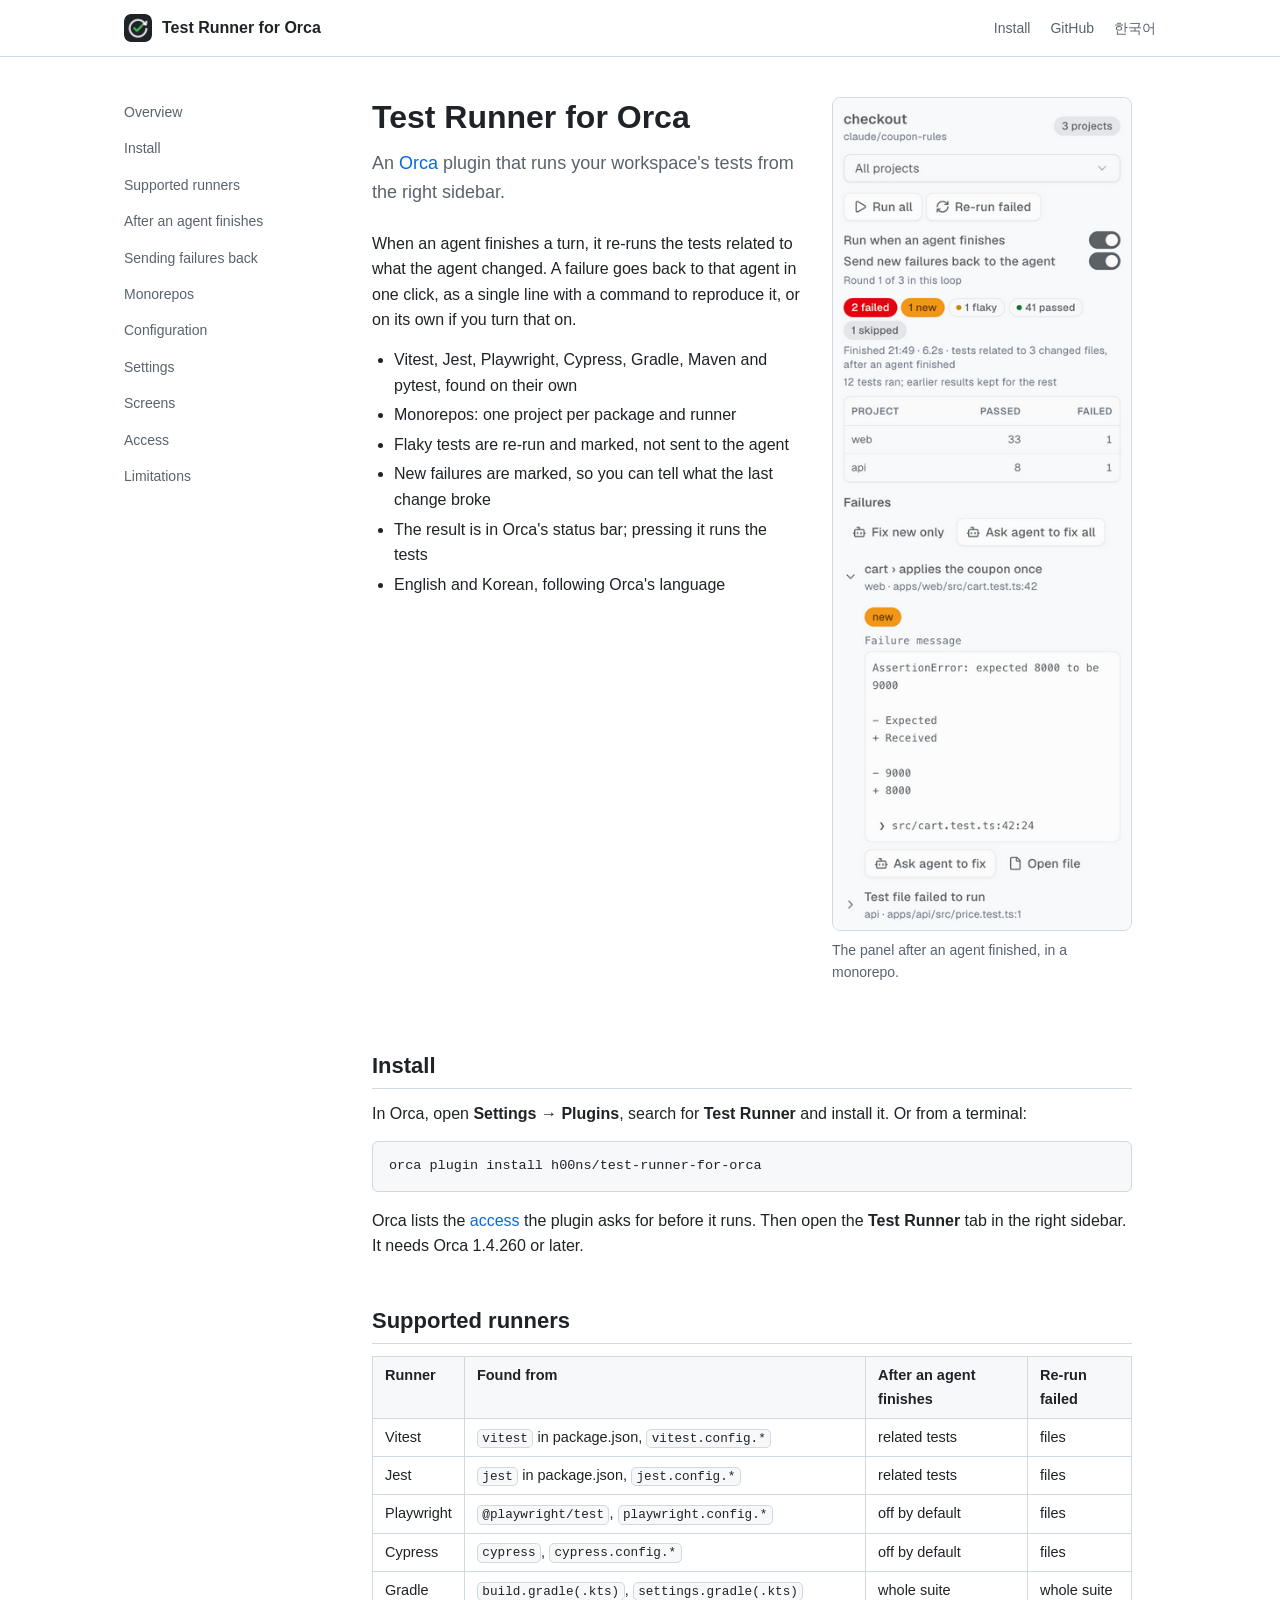
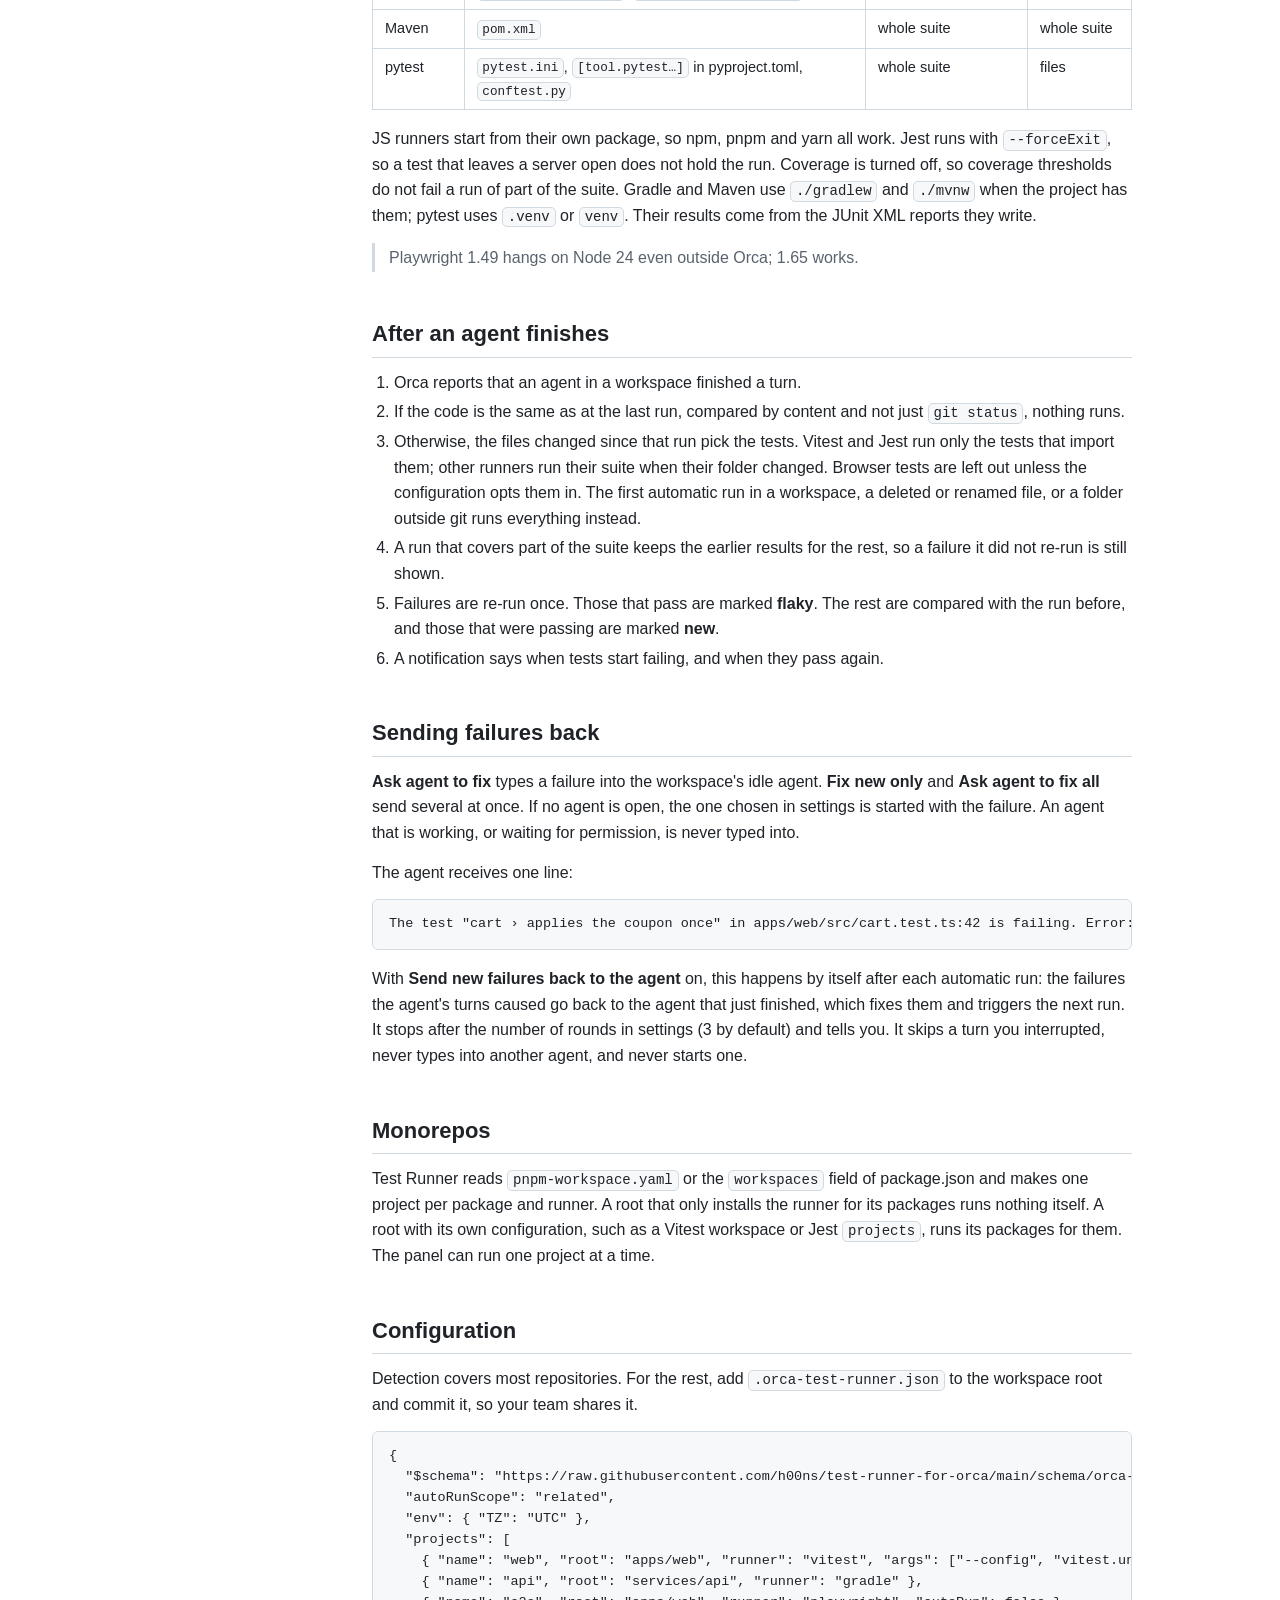
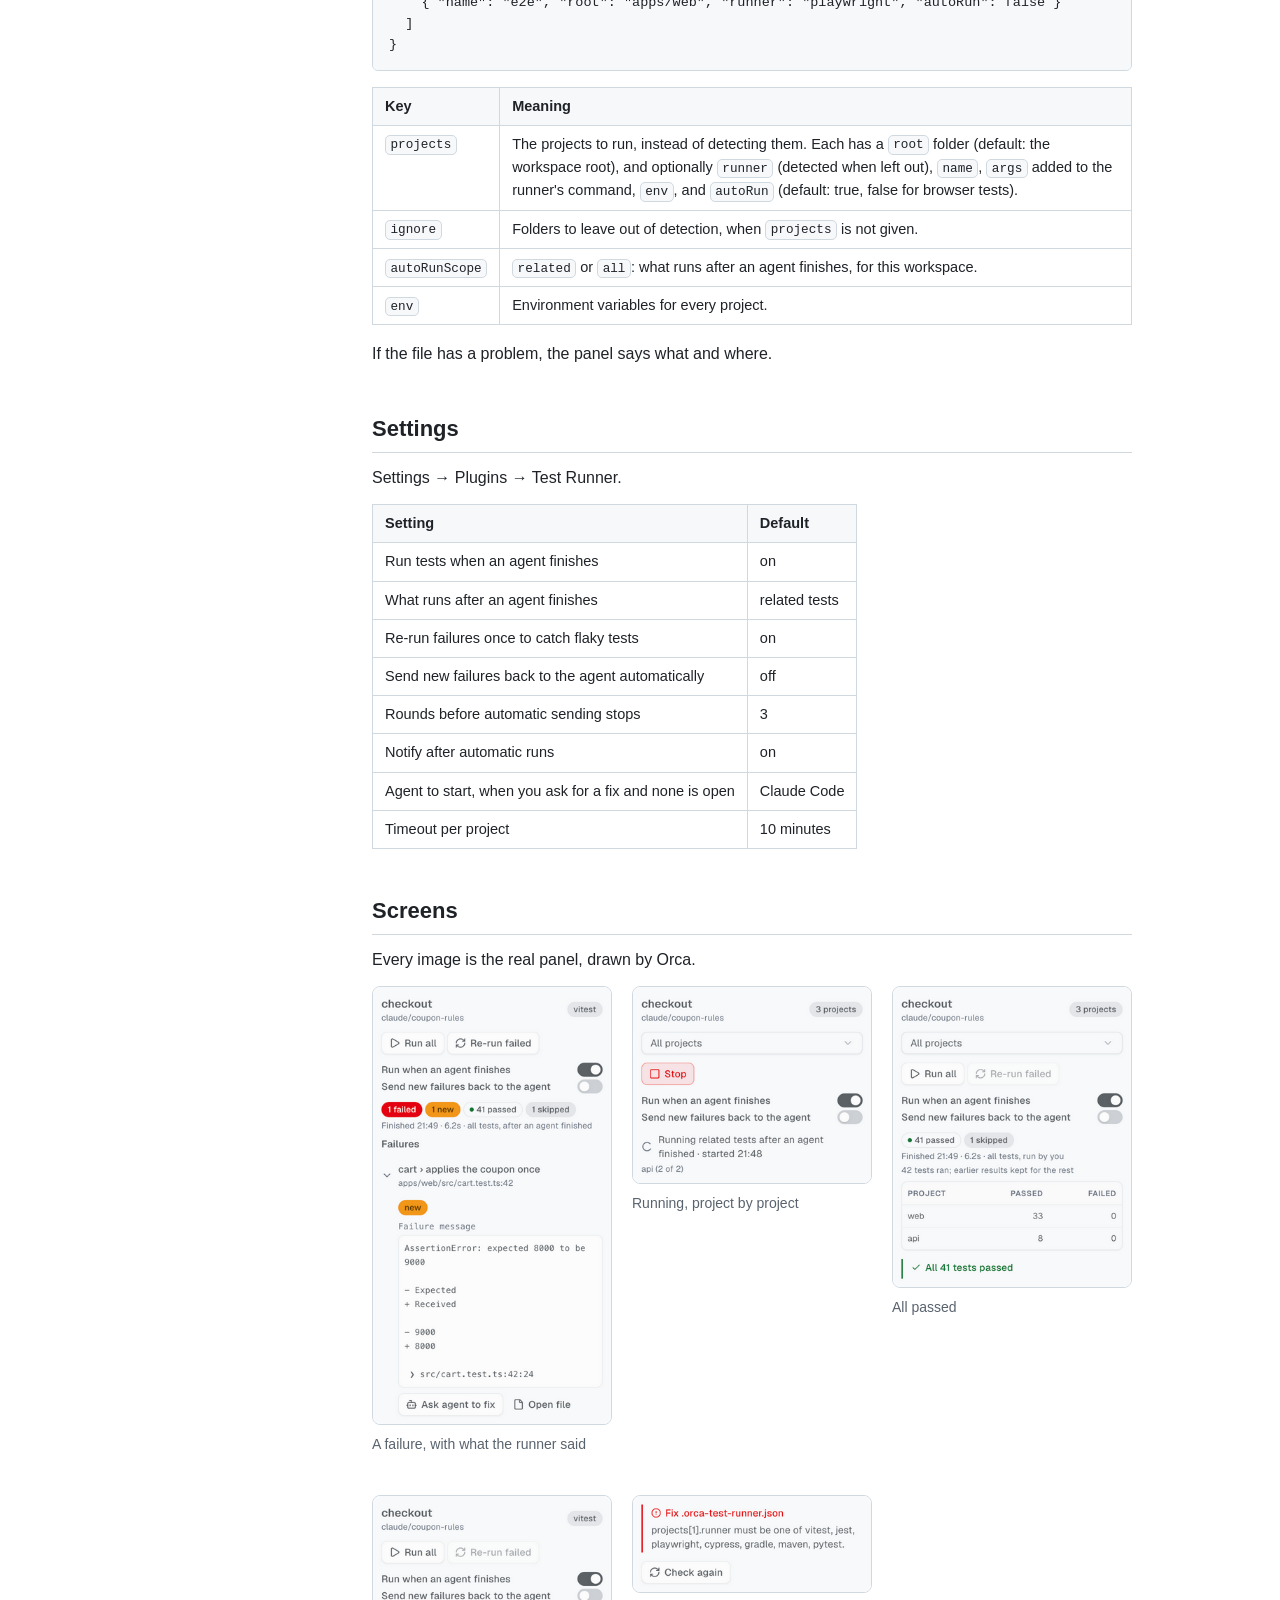
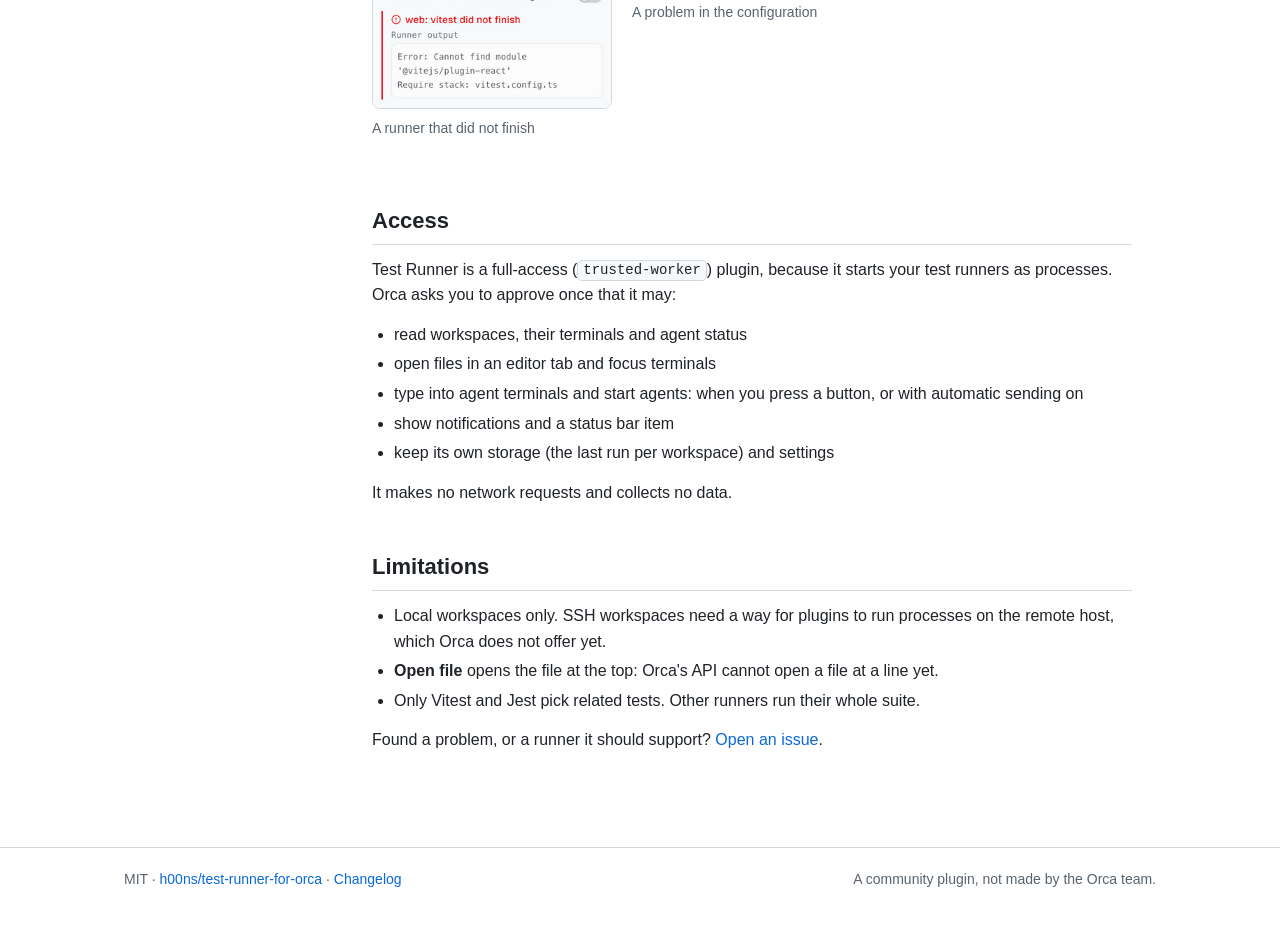
==== commit bd9e00ae: "Docs for 0.2.0: a plain documentation page, in English and Korean Co-Authored-By: Claude Opus 5.5 <n" ====
--- a/index.html
+++ b/index.html
@@ -4,540 +4,184 @@
   <meta charset="utf-8" />
   <meta name="viewport" content="width=device-width, initial-scale=1" />
   <title>Test Runner for Orca</title>
-  <meta name="description" content="Run Vitest and Jest from Orca's sidebar, re-run them when an agent finishes, and send failures back to the agent to fix." />
+  <meta name="description" content="An Orca plugin that runs your workspace's tests from the sidebar, re-runs the related ones when an agent finishes, and sends failures back to the agent." />
   <meta property="og:title" content="Test Runner for Orca" />
-  <meta property="og:description" content="Tests that loop back to your agent. Vitest and Jest in Orca's sidebar." />
+  <meta property="og:description" content="Run tests from Orca's sidebar, and send failures back to the agent." />
   <meta property="og:image" content="https://h00ns.github.io/test-runner-for-orca/assets/cover.png" />
-  <meta property="og:type" content="website" />
-  <meta name="twitter:card" content="summary_large_image" />
   <link rel="icon" type="image/png" href="assets/icon.png" />
-  <link rel="preconnect" href="https://fonts.googleapis.com" />
-  <link rel="preconnect" href="https://fonts.gstatic.com" crossorigin />
-  <link href="https://fonts.googleapis.com/css2?family=Geist:wght@300;400;500;600;700&family=Geist+Mono:wght@400;500&display=swap" rel="stylesheet" />
-  <style>
-    :root {
-      --bg: #050507;
-      --bg-2: #0a0b10;
-      --ink: #f4f5f8;
-      --ink-2: rgba(244, 245, 248, 0.66);
-      --ink-3: rgba(244, 245, 248, 0.42);
-      --line: rgba(255, 255, 255, 0.08);
-      --line-2: rgba(255, 255, 255, 0.14);
-      --red: #ff4d6d;
-      --amber: #ffb347;
-      --green: #2ee59d;
-      --violet: #9b8cff;
-      --spring: cubic-bezier(0.32, 0.72, 0, 1);
-      --out: cubic-bezier(0.16, 1, 0.3, 1);
-      --radius: 2rem;
-      --mono: 'Geist Mono', ui-monospace, SFMono-Regular, Menlo, monospace;
-    }
-    * { box-sizing: border-box; }
-    html { scroll-behavior: smooth; -webkit-text-size-adjust: 100%; }
-    body {
-      margin: 0;
-      background: var(--bg);
-      color: var(--ink);
-      font-family: 'Geist', ui-sans-serif, system-ui, -apple-system, sans-serif;
-      font-weight: 400;
-      line-height: 1.6;
-      -webkit-font-smoothing: antialiased;
-      overflow-x: hidden;
-    }
-    img { max-width: 100%; display: block; }
-    a { color: inherit; text-decoration: none; }
-    ::selection { background: rgba(46, 229, 157, 0.3); }
-
-    /* Fixed atmosphere: glowing orbs + grain, never on scrolling layers */
-    .atmosphere { position: fixed; inset: 0; pointer-events: none; z-index: 0; overflow: hidden; }
-    .orb { position: absolute; border-radius: 50%; filter: blur(110px); opacity: 0.5; will-change: transform; }
-    .orb.a { width: 46vw; height: 46vw; left: -12vw; top: -14vw; background: radial-gradient(circle, rgba(255, 77, 109, 0.55), transparent 65%); animation: drift-a 26s var(--spring) infinite alternate; }
-    .orb.b { width: 52vw; height: 52vw; right: -16vw; top: 18vh; background: radial-gradient(circle, rgba(46, 229, 157, 0.42), transparent 65%); animation: drift-b 30s var(--spring) infinite alternate; }
-    .orb.c { width: 40vw; height: 40vw; left: 28vw; bottom: -22vw; background: radial-gradient(circle, rgba(155, 140, 255, 0.35), transparent 65%); animation: drift-a 34s var(--spring) infinite alternate-reverse; }
-    @keyframes drift-a { to { transform: translate3d(6vw, 4vh, 0) scale(1.08); } }
-    @keyframes drift-b { to { transform: translate3d(-5vw, -6vh, 0) scale(0.94); } }
-    .grain {
-      position: fixed; inset: 0; pointer-events: none; z-index: 40; opacity: 0.05; mix-blend-mode: overlay;
-      background-image: url("data:image/svg+xml;utf8,<svg xmlns='http://www.w3.org/2000/svg' width='160' height='160'><filter id='n'><feTurbulence type='fractalNoise' baseFrequency='0.9' numOctaves='3' stitchTiles='stitch'/></filter><rect width='100%' height='100%' filter='url(%23n)'/></svg>");
-    }
-    main, footer { position: relative; z-index: 1; }
-
-    /* Floating island nav */
-    .nav-wrap { position: fixed; top: 20px; left: 0; right: 0; z-index: 30; display: flex; justify-content: center; padding: 0 16px; }
-    .nav {
-      display: flex; align-items: center; gap: 6px; padding: 6px 6px 6px 14px; border-radius: 999px;
-      background: rgba(12, 13, 19, 0.62); border: 1px solid var(--line-2);
-      backdrop-filter: blur(22px) saturate(140%); -webkit-backdrop-filter: blur(22px) saturate(140%);
-      box-shadow: inset 0 1px 0 rgba(255, 255, 255, 0.08), 0 20px 60px -20px rgba(0, 0, 0, 0.7);
-    }
-    .brand { display: flex; align-items: center; gap: 10px; font-weight: 600; letter-spacing: -0.01em; margin-right: 10px; white-space: nowrap; }
-    .brand img { width: 26px; height: 26px; border-radius: 8px; }
-    .nav-links { display: flex; gap: 2px; }
-    .nav-links a { padding: 8px 14px; border-radius: 999px; font-size: 14px; color: var(--ink-2); transition: color 500ms var(--spring), background 500ms var(--spring); }
-    .nav-links a:hover { color: var(--ink); background: rgba(255, 255, 255, 0.06); }
-    .nav-cta { margin-left: 4px; }
-    .burger { display: none; width: 40px; height: 40px; border-radius: 999px; border: 0; background: rgba(255, 255, 255, 0.06); position: relative; cursor: pointer; }
-    .burger span { position: absolute; left: 12px; right: 12px; height: 1.5px; background: var(--ink); border-radius: 2px; transition: transform 600ms var(--spring), top 600ms var(--spring); }
-    .burger span:nth-child(1) { top: 16px; }
-    .burger span:nth-child(2) { top: 23px; }
-    .menu-open .burger span:nth-child(1) { top: 19.5px; transform: rotate(45deg); }
-    .menu-open .burger span:nth-child(2) { top: 19.5px; transform: rotate(-45deg); }
-    .overlay {
-      position: fixed; inset: 0; z-index: 25; display: flex; flex-direction: column; justify-content: center; gap: 8px; padding: 0 32px;
-      background: rgba(5, 5, 7, 0.82); backdrop-filter: blur(40px); -webkit-backdrop-filter: blur(40px);
-      opacity: 0; pointer-events: none; transition: opacity 600ms var(--spring);
-    }
-    .overlay a { font-size: 40px; font-weight: 600; letter-spacing: -0.03em; opacity: 0; transform: translateY(48px); transition: transform 800ms var(--spring), opacity 800ms var(--spring); }
-    .menu-open .overlay { opacity: 1; pointer-events: auto; }
-    .menu-open .overlay a { opacity: 1; transform: none; }
-    .menu-open .overlay a:nth-child(2) { transition-delay: 60ms; }
-    .menu-open .overlay a:nth-child(3) { transition-delay: 120ms; }
-    .menu-open .overlay a:nth-child(4) { transition-delay: 180ms; }
-    .menu-open .overlay a:nth-child(5) { transition-delay: 240ms; }
-
-    /* Buttons: pill with nested icon island */
-    .btn {
-      display: inline-flex; align-items: center; gap: 12px; padding: 8px 8px 8px 22px; border-radius: 999px; font-weight: 500; font-size: 15px;
-      transition: transform 500ms var(--spring), background 500ms var(--spring), box-shadow 500ms var(--spring); white-space: nowrap;
-    }
-    .btn:active { transform: scale(0.98); }
-    .btn .dot { width: 34px; height: 34px; border-radius: 999px; display: grid; place-items: center; transition: transform 600ms var(--spring); }
-    .btn:hover .dot { transform: translate(3px, -1px) scale(1.06); }
-    .btn-primary { background: var(--ink); color: #07080c; box-shadow: 0 0 0 1px rgba(255, 255, 255, 0.2), 0 18px 50px -12px rgba(46, 229, 157, 0.45); }
-    .btn-primary .dot { background: #07080c; color: var(--ink); }
-    .btn-ghost { background: rgba(255, 255, 255, 0.05); color: var(--ink); box-shadow: inset 0 0 0 1px var(--line-2); }
-    .btn-ghost .dot { background: rgba(255, 255, 255, 0.08); }
-    .btn-sm { padding: 6px 6px 6px 16px; font-size: 14px; gap: 10px; }
-    .btn-sm .dot { width: 28px; height: 28px; }
-    svg.i { width: 16px; height: 16px; fill: none; stroke: currentColor; stroke-width: 1.5; stroke-linecap: round; stroke-linejoin: round; }
-
-    /* Layout */
-    .wrap { width: min(1200px, 100%); margin: 0 auto; padding: 0 28px; }
-    section { padding: 140px 0; }
-    .eyebrow {
-      display: inline-flex; width: max-content; justify-self: start; align-items: center; gap: 8px; padding: 6px 14px; border-radius: 999px; font-size: 11px; font-weight: 500;
-      letter-spacing: 0.2em; text-transform: uppercase; color: var(--ink-2); background: rgba(255, 255, 255, 0.04); box-shadow: inset 0 0 0 1px var(--line-2);
-    }
-    .eyebrow i { width: 6px; height: 6px; border-radius: 99px; background: var(--green); box-shadow: 0 0 12px var(--green); }
-    h1, h2, h3 { margin: 0; letter-spacing: -0.04em; line-height: 1.02; font-weight: 600; }
-    h2 { font-size: clamp(40px, 5.4vw, 72px); }
-    .lede { font-size: clamp(17px, 1.6vw, 20px); color: var(--ink-2); max-width: 36ch; font-weight: 300; }
-    .grad { background: linear-gradient(100deg, var(--red) 0%, var(--amber) 45%, var(--green) 90%); -webkit-background-clip: text; background-clip: text; color: transparent; }
-    .section-head { display: grid; gap: 22px; margin-bottom: 72px; max-width: 760px; }
-    .section-head p { margin: 0; color: var(--ink-2); font-size: 18px; font-weight: 300; max-width: 52ch; }
-
-    /* Double-bezel */
-    .bezel { padding: 7px; border-radius: var(--radius); background: rgba(255, 255, 255, 0.035); box-shadow: inset 0 0 0 1px var(--line); }
-    .core {
-      border-radius: calc(var(--radius) - 7px); background: linear-gradient(180deg, rgba(20, 22, 32, 0.92), rgba(11, 12, 18, 0.96));
-      box-shadow: inset 0 1px 1px rgba(255, 255, 255, 0.09); height: 100%; overflow: hidden; position: relative;
-    }
-
-    /* Hero */
-    .hero { min-height: 100dvh; display: flex; align-items: center; padding: 150px 0 110px; }
-    .hero-grid { display: grid; grid-template-columns: 1.08fr 0.92fr; gap: 64px; align-items: center; }
-    .hero h1 { font-size: clamp(52px, 7.6vw, 108px); margin: 26px 0 28px; }
-    .hero .lede { max-width: 30ch; }
-    .cta-row { display: flex; flex-wrap: wrap; gap: 12px; margin-top: 40px; }
-    .meta-row { display: flex; flex-wrap: wrap; gap: 22px; margin-top: 46px; color: var(--ink-3); font-size: 13px; }
-    .meta-row span { display: inline-flex; align-items: center; gap: 8px; }
-    .stage { position: relative; display: flex; justify-content: center; }
-    .stage .bezel.panel { width: min(380px, 100%); transform: rotate(-2deg); transition: transform 1200ms var(--spring); }
-    .stage:hover .bezel.panel { transform: rotate(0deg) translateY(-6px); }
-    .stage .panel .core { background: #1d1e27; }
-    .halo { position: absolute; inset: 10% -10% 0; background: radial-gradient(closest-side, rgba(46, 229, 157, 0.22), transparent); filter: blur(30px); z-index: -1; }
-    .toast {
-      position: absolute; right: -10%; bottom: -7%; width: 290px; padding: 6px; border-radius: 22px; transform: rotate(3deg);
-      background: rgba(255, 255, 255, 0.05); box-shadow: inset 0 0 0 1px var(--line-2), 0 30px 80px -30px rgba(0, 0, 0, 0.9);
-      animation: float 7s var(--spring) infinite alternate;
-    }
-    .toast .core { border-radius: 16px; padding: 14px 16px; display: grid; grid-template-columns: 34px 1fr; gap: 12px; align-items: center; }
-    .toast .badge { width: 34px; height: 34px; border-radius: 10px; overflow: hidden; }
-    .toast b { display: block; font-size: 13.5px; font-weight: 600; letter-spacing: -0.01em; }
-    .toast small { color: var(--ink-3); font-size: 12px; }
-    .chip {
-      position: absolute; left: -6%; top: 4%; padding: 10px 14px; border-radius: 14px; font-family: var(--mono); font-size: 12px; color: var(--green);
-      background: rgba(10, 12, 16, 0.86); box-shadow: inset 0 0 0 1px rgba(46, 229, 157, 0.3), 0 20px 60px -20px rgba(0, 0, 0, 0.9); transform: rotate(-4deg);
-      animation: float 8s var(--spring) infinite alternate-reverse;
-    }
-    @keyframes float { to { transform: translateY(-12px) rotate(1deg); } }
-
-    /* Loop */
-    .loop-grid { display: grid; grid-template-columns: repeat(4, 1fr); gap: 16px; position: relative; }
-    .step .core { padding: 30px 28px 32px; min-height: 260px; display: flex; flex-direction: column; }
-    .step .num { font-family: var(--mono); font-size: 12px; color: var(--ink-3); letter-spacing: 0.1em; }
-    .step .glyph { width: 52px; height: 52px; border-radius: 16px; display: grid; place-items: center; margin: 26px 0 22px; box-shadow: inset 0 0 0 1px var(--line-2); }
-    .step .glyph svg { width: 24px; height: 24px; }
-    .step h3 { font-size: 22px; letter-spacing: -0.02em; margin-bottom: 10px; }
-    .step p { margin: 0; color: var(--ink-2); font-size: 15px; font-weight: 300; }
-    .loop-line { position: absolute; left: 6%; right: 6%; top: -40px; height: 2px; background: linear-gradient(90deg, var(--red), var(--amber), var(--green), var(--violet)); opacity: 0.6; border-radius: 2px; }
-    .loop-line::after { content: ''; position: absolute; top: -3px; width: 8px; height: 8px; border-radius: 99px; background: #fff; box-shadow: 0 0 16px #fff; animation: travel 5s var(--spring) infinite; }
-    @keyframes travel { from { left: 0; transform: translateX(0); } to { left: 100%; transform: translateX(-8px); } }
-
-    /* Bento */
-    .bento { display: grid; grid-template-columns: repeat(12, 1fr); grid-auto-rows: minmax(150px, auto); gap: 16px; }
-    .b-1 { grid-column: span 7; grid-row: span 3; }
-    .b-2 { grid-column: span 5; grid-row: span 2; }
-    .b-3 { grid-column: span 5; grid-row: span 1; }
-    .b-4 { grid-column: span 4; grid-row: span 2; }
-    .b-5 { grid-column: span 4; grid-row: span 2; }
-    .b-6 { grid-column: span 4; grid-row: span 2; }
-    .card .core { padding: 32px; display: flex; flex-direction: column; gap: 12px; }
-    .card h3 { font-size: 24px; letter-spacing: -0.025em; }
-    .card p { margin: 0; color: var(--ink-2); font-size: 15px; font-weight: 300; max-width: 46ch; }
-    .card .tag { font-family: var(--mono); font-size: 11px; color: var(--ink-3); letter-spacing: 0.12em; text-transform: uppercase; }
-    .shot-pair { display: flex; gap: 16px; margin-top: auto; padding-top: 24px; align-items: flex-end; }
-    .shot-pair img { width: calc(50% - 8px); border-radius: 16px; box-shadow: 0 0 0 1px var(--line-2), 0 30px 70px -30px rgba(0, 0, 0, 0.9); }
-    .shot-pair img:nth-child(2) { transform: translateY(-26px); }
-    .prompt {
-      font-family: var(--mono); font-size: 12.5px; line-height: 1.7; color: var(--ink-2); padding: 18px 20px; border-radius: 16px; margin-top: auto;
-      background: rgba(0, 0, 0, 0.42); box-shadow: inset 0 0 0 1px var(--line); white-space: pre-wrap; word-break: break-word;
-    }
-    .prompt .k { color: var(--green); }
-    .prompt .r { color: var(--red); }
-    .prompt .c { color: var(--violet); }
-    .pill-row { display: flex; flex-wrap: wrap; gap: 8px; margin-top: auto; }
-    .pill { font-family: var(--mono); font-size: 12px; padding: 6px 12px; border-radius: 999px; background: rgba(255, 255, 255, 0.04); box-shadow: inset 0 0 0 1px var(--line-2); color: var(--ink-2); }
-    .pill.g { color: var(--green); box-shadow: inset 0 0 0 1px rgba(46, 229, 157, 0.35); }
-    .pill.r { color: var(--red); box-shadow: inset 0 0 0 1px rgba(255, 77, 109, 0.35); }
-    .stat { font-size: 64px; font-weight: 600; letter-spacing: -0.05em; line-height: 1; margin-top: auto; }
-
-    /* Gallery */
-    .gallery { display: flex; gap: 22px; overflow-x: auto; padding: 10px 28px 40px; scroll-snap-type: x mandatory; scrollbar-width: none; }
-    .gallery::-webkit-scrollbar { display: none; }
-    .gallery figure { margin: 0; flex: 0 0 auto; width: 320px; scroll-snap-align: center; }
-    .gallery figure:nth-child(odd) { transform: translateY(28px); }
-    .gallery .core { padding: 0; }
-    .gallery img { width: 100%; }
-    .gallery figcaption { margin-top: 16px; font-size: 14px; color: var(--ink-2); padding-left: 6px; }
-    .gallery figcaption b { color: var(--ink); font-weight: 500; }
-    .gallery-wrap { width: min(1400px, 100%); margin: 0 auto; }
-
-    /* Install */
-    .install-grid { display: grid; grid-template-columns: 0.9fr 1.1fr; gap: 16px; }
-    .install-steps { counter-reset: s; display: grid; gap: 14px; }
-    .install-steps li { list-style: none; counter-increment: s; display: grid; grid-template-columns: 38px 1fr; gap: 16px; align-items: start; }
-    .install-steps li::before {
-      content: counter(s); width: 38px; height: 38px; border-radius: 12px; display: grid; place-items: center; font-family: var(--mono); font-size: 13px;
-      background: rgba(255, 255, 255, 0.05); box-shadow: inset 0 0 0 1px var(--line-2);
-    }
-    .install-steps { margin: 0; padding: 0; }
-    .install-steps b { display: block; font-weight: 500; margin-top: 7px; }
-    .install-steps span { color: var(--ink-2); font-size: 15px; font-weight: 300; }
-    .code { position: relative; white-space: pre; font-family: var(--mono); font-size: 13.5px; line-height: 1.8; padding: 22px 24px; border-radius: 18px; background: rgba(0, 0, 0, 0.5); box-shadow: inset 0 0 0 1px var(--line); overflow-x: auto; color: var(--ink-2); }
-    .code .p { color: var(--ink-3); user-select: none; }
-    .code .cm { color: var(--ink-3); }
-    .code .s { color: var(--green); }
-    .copy {
-      position: absolute; top: 12px; right: 12px; border: 0; cursor: pointer; padding: 6px 12px; border-radius: 999px; font: 500 12px 'Geist', sans-serif; color: var(--ink-2);
-      background: rgba(255, 255, 255, 0.06); box-shadow: inset 0 0 0 1px var(--line-2); transition: background 400ms var(--spring), color 400ms var(--spring);
-    }
-    .copy:hover { color: var(--ink); background: rgba(255, 255, 255, 0.1); }
-    .stack { display: grid; gap: 16px; }
-    .table { width: 100%; border-collapse: collapse; font-size: 15px; }
-    .table td { padding: 16px 0; border-bottom: 1px solid var(--line); vertical-align: top; }
-    .table tr:last-child td { border-bottom: 0; }
-    .table td:last-child { text-align: right; font-family: var(--mono); font-size: 13px; color: var(--ink-2); white-space: nowrap; padding-left: 16px; }
-    .table small { display: block; color: var(--ink-3); font-size: 13px; margin-top: 2px; }
-    .access { display: grid; grid-template-columns: repeat(2, 1fr); gap: 10px 24px; margin: 0; padding: 0; }
-    .access li { list-style: none; display: flex; gap: 10px; font-size: 14px; color: var(--ink-2); font-weight: 300; }
-    .access svg { flex: none; margin-top: 4px; color: var(--green); }
-
-    /* Closing */
-    .closing { text-align: center; padding: 160px 0 120px; }
-    .closing h2 { font-size: clamp(44px, 7vw, 96px); margin: 26px auto 28px; max-width: 14ch; }
-    .closing .cta-row { justify-content: center; }
-    .limits { display: grid; grid-template-columns: repeat(3, 1fr); gap: 16px; text-align: left; margin-top: 110px; }
-    .limits .core { padding: 26px 26px 28px; }
-    .limits b { display: block; font-weight: 500; margin-bottom: 6px; }
-    .limits p { margin: 0; color: var(--ink-2); font-size: 14.5px; font-weight: 300; }
-    footer { border-top: 1px solid var(--line); padding: 40px 0 60px; color: var(--ink-3); font-size: 13px; }
-    footer .wrap { display: flex; justify-content: space-between; gap: 20px; flex-wrap: wrap; }
-    footer a:hover { color: var(--ink); }
-
-    /* Scroll reveal */
-    .reveal { opacity: 0; transform: translateY(56px); filter: blur(10px); transition: opacity 1000ms var(--out), transform 1100ms var(--out), filter 1000ms var(--out); }
-    .reveal.in { opacity: 1; transform: none; filter: blur(0); }
-    .d1 { transition-delay: 90ms; } .d2 { transition-delay: 180ms; } .d3 { transition-delay: 270ms; } .d4 { transition-delay: 360ms; }
-    @media (prefers-reduced-motion: reduce) {
-      *, *::before, *::after { animation: none !important; transition: none !important; }
-      .reveal { opacity: 1; transform: none; filter: none; }
-    }
-
-    @media (max-width: 980px) {
-      .hero-grid, .install-grid { grid-template-columns: 1fr; }
-      .loop-grid { grid-template-columns: repeat(2, 1fr); }
-      .loop-line { display: none; }
-      .bento > * { grid-column: span 12 !important; grid-row: auto !important; }
-      .limits { grid-template-columns: 1fr; }
-      .toast { right: 0; }
-    }
-    @media (max-width: 767px) {
-      .wrap { padding: 0 16px; }
-      section { padding: 96px 0; }
-      .nav-links, .nav-cta { display: none; }
-      .burger { display: block; }
-      .nav { padding: 6px 6px 6px 12px; }
-      .hero { padding-top: 130px; }
-      .stage .bezel.panel, .toast, .chip, .shot-pair img:nth-child(2), .gallery figure:nth-child(odd) { transform: none !important; }
-      .stage { flex-direction: column; align-items: center; }
-      .toast { position: relative; right: auto; bottom: auto; margin: -28px auto 0; }
-      .chip { display: none; }
-      .loop-grid, .access { grid-template-columns: 1fr; }
-      .card .core { padding: 24px; }
-      .gallery { padding: 10px 16px 30px; }
-      .gallery figure { width: 78vw; }
-    }
-  </style>
+  <link rel="alternate" hreflang="ko" href="ko/" />
+  <link rel="stylesheet" href="style.css" />
 </head>
 <body>
-  <div class="atmosphere" aria-hidden="true"><div class="orb a"></div><div class="orb b"></div><div class="orb c"></div></div>
-  <div class="grain" aria-hidden="true"></div>
+  <header class="top">
+    <div class="inner">
+      <a class="brand" href="./"><img src="assets/icon.png" alt="" />Test Runner for Orca</a>
+      <nav>
+        <a href="#install">Install</a>
+        <a href="https://github.com/h00ns/test-runner-for-orca">GitHub</a>
+        <a href="ko/" hreflang="ko" lang="ko">한국어</a>
+      </nav>
+    </div>
+  </header>
 
-  <div class="nav-wrap">
-    <nav class="nav" aria-label="Main">
-      <a class="brand" href="#top"><img src="assets/icon.png" alt="" />Test Runner</a>
-      <div class="nav-links">
-        <a href="#loop">How it works</a>
-        <a href="#features">Features</a>
-        <a href="#screens">Screens</a>
-        <a href="#install">Install</a>
+  <div class="layout">
+    <aside class="toc">
+      <ol>
+        <li><a href="#overview">Overview</a></li>
+        <li><a href="#install">Install</a></li>
+        <li><a href="#runners">Supported runners</a></li>
+        <li><a href="#agent">After an agent finishes</a></li>
+        <li><a href="#auto-fix">Sending failures back</a></li>
+        <li><a href="#monorepos">Monorepos</a></li>
+        <li><a href="#config">Configuration</a></li>
+        <li><a href="#settings">Settings</a></li>
+        <li><a href="#screens">Screens</a></li>
+        <li><a href="#access">Access</a></li>
+        <li><a href="#limitations">Limitations</a></li>
+      </ol>
+    </aside>
+
+    <main>
+      <section id="overview" class="intro">
+        <div>
+          <h1>Test Runner for Orca</h1>
+          <p class="lead">An <a href="https://orca.dev">Orca</a> plugin that runs your workspace's tests from the right sidebar.</p>
+          <p>When an agent finishes a turn, it re-runs the tests related to what the agent changed. A failure goes back to that agent in one click, as a single line with a command to reproduce it, or on its own if you turn that on.</p>
+          <ul>
+            <li>Vitest, Jest, Playwright, Cypress, Gradle, Maven and pytest, found on their own</li>
+            <li>Monorepos: one project per package and runner</li>
+            <li>Flaky tests are re-run and marked, not sent to the agent</li>
+            <li>New failures are marked, so you can tell what the last change broke</li>
+            <li>The result is in Orca's status bar; pressing it runs the tests</li>
+            <li>English and Korean, following Orca's language</li>
+          </ul>
+        </div>
+        <figure>
+          <picture>
+            <source srcset="assets/failing-dark.png" media="(prefers-color-scheme: dark)" />
+            <img class="shot" src="assets/failing-light.png" width="340" alt="The Test Runner panel: three projects, two failures, one of them new, and a flaky test" />
+          </picture>
+          <figcaption>The panel after an agent finished, in a monorepo.</figcaption>
+        </figure>
+      </section>
+
+      <h2 id="install">Install</h2>
+      <p>In Orca, open <strong>Settings → Plugins</strong>, search for <strong>Test Runner</strong> and install it. Or from a terminal:</p>
+      <pre><code>orca plugin install h00ns/test-runner-for-orca</code></pre>
+      <p>Orca lists the <a href="#access">access</a> the plugin asks for before it runs. Then open the <strong>Test Runner</strong> tab in the right sidebar. It needs Orca 1.4.260 or later.</p>
+
+      <h2 id="runners">Supported runners</h2>
+      <table>
+        <thead>
+          <tr><th>Runner</th><th>Found from</th><th>After an agent finishes</th><th>Re-run failed</th></tr>
+        </thead>
+        <tbody>
+          <tr><td>Vitest</td><td><code>vitest</code> in package.json, <code>vitest.config.*</code></td><td>related tests</td><td>files</td></tr>
+          <tr><td>Jest</td><td><code>jest</code> in package.json, <code>jest.config.*</code></td><td>related tests</td><td>files</td></tr>
+          <tr><td>Playwright</td><td><code>@playwright/test</code>, <code>playwright.config.*</code></td><td>off by default</td><td>files</td></tr>
+          <tr><td>Cypress</td><td><code>cypress</code>, <code>cypress.config.*</code></td><td>off by default</td><td>files</td></tr>
+          <tr><td>Gradle</td><td><code>build.gradle(.kts)</code>, <code>settings.gradle(.kts)</code></td><td>whole suite</td><td>whole suite</td></tr>
+          <tr><td>Maven</td><td><code>pom.xml</code></td><td>whole suite</td><td>whole suite</td></tr>
+          <tr><td>pytest</td><td><code>pytest.ini</code>, <code>[tool.pytest…]</code> in pyproject.toml, <code>conftest.py</code></td><td>whole suite</td><td>files</td></tr>
+        </tbody>
+      </table>
+      <p>JS runners start from their own package, so npm, pnpm and yarn all work. Jest runs with <code>--forceExit</code>, so a test that leaves a server open does not hold the run. Coverage is turned off, so coverage thresholds do not fail a run of part of the suite. Gradle and Maven use <code>./gradlew</code> and <code>./mvnw</code> when the project has them; pytest uses <code>.venv</code> or <code>venv</code>. Their results come from the JUnit XML reports they write.</p>
+      <p class="note">Playwright 1.49 hangs on Node 24 even outside Orca; 1.65 works.</p>
+
+      <h2 id="agent">After an agent finishes</h2>
+      <ol>
+        <li>Orca reports that an agent in a workspace finished a turn.</li>
+        <li>If the code is the same as at the last run, compared by content and not just <code>git status</code>, nothing runs.</li>
+        <li>Otherwise, the files changed since that run pick the tests. Vitest and Jest run only the tests that import them; other runners run their suite when their folder changed. Browser tests are left out unless the configuration opts them in. The first automatic run in a workspace, a deleted or renamed file, or a folder outside git runs everything instead.</li>
+        <li>A run that covers part of the suite keeps the earlier results for the rest, so a failure it did not re-run is still shown.</li>
+        <li>Failures are re-run once. Those that pass are marked <strong>flaky</strong>. The rest are compared with the run before, and those that were passing are marked <strong>new</strong>.</li>
+        <li>A notification says when tests start failing, and when they pass again.</li>
+      </ol>
+
+      <h2 id="auto-fix">Sending failures back</h2>
+      <p><strong>Ask agent to fix</strong> types a failure into the workspace's idle agent. <strong>Fix new only</strong> and <strong>Ask agent to fix all</strong> send several at once. If no agent is open, the one chosen in settings is started with the failure. An agent that is working, or waiting for permission, is never typed into.</p>
+      <p>The agent receives one line:</p>
+      <pre><code>The test "cart › applies the coupon once" in apps/web/src/cart.test.ts:42 is failing. Error: AssertionError: expected 8000 to be 9000 … Reproduce with: cd apps/web &amp;&amp; npx vitest run src/cart.test.ts -t "applies the coupon once" Fix the code (or the test, if the test itself is wrong) and re-run it until it passes.</code></pre>
+      <p>With <strong>Send new failures back to the agent</strong> on, this happens by itself after each automatic run: the failures the agent's turns caused go back to the agent that just finished, which fixes them and triggers the next run. It stops after the number of rounds in settings (3 by default) and tells you. It skips a turn you interrupted, never types into another agent, and never starts one.</p>
+
+      <h2 id="monorepos">Monorepos</h2>
+      <p>Test Runner reads <code>pnpm-workspace.yaml</code> or the <code>workspaces</code> field of package.json and makes one project per package and runner. A root that only installs the runner for its packages runs nothing itself. A root with its own configuration, such as a Vitest workspace or Jest <code>projects</code>, runs its packages for them. The panel can run one project at a time.</p>
+
+      <h2 id="config">Configuration</h2>
+      <p>Detection covers most repositories. For the rest, add <code>.orca-test-runner.json</code> to the workspace root and commit it, so your team shares it.</p>
+      <pre><code>{
+  "$schema": "https://raw.githubusercontent.com/h00ns/test-runner-for-orca/main/schema/orca-test-runner.schema.json",
+  "autoRunScope": "related",
+  "env": { "TZ": "UTC" },
+  "projects": [
+    { "name": "web", "root": "apps/web", "runner": "vitest", "args": ["--config", "vitest.unit.config.ts"] },
+    { "name": "api", "root": "services/api", "runner": "gradle" },
+    { "name": "e2e", "root": "apps/web", "runner": "playwright", "autoRun": false }
+  ]
+}</code></pre>
+      <table>
+        <thead><tr><th>Key</th><th>Meaning</th></tr></thead>
+        <tbody>
+          <tr><td><code>projects</code></td><td>The projects to run, instead of detecting them. Each has a <code>root</code> folder (default: the workspace root), and optionally <code>runner</code> (detected when left out), <code>name</code>, <code>args</code> added to the runner's command, <code>env</code>, and <code>autoRun</code> (default: true, false for browser tests).</td></tr>
+          <tr><td><code>ignore</code></td><td>Folders to leave out of detection, when <code>projects</code> is not given.</td></tr>
+          <tr><td><code>autoRunScope</code></td><td><code>related</code> or <code>all</code>: what runs after an agent finishes, for this workspace.</td></tr>
+          <tr><td><code>env</code></td><td>Environment variables for every project.</td></tr>
+        </tbody>
+      </table>
+      <p>If the file has a problem, the panel says what and where.</p>
+
+      <h2 id="settings">Settings</h2>
+      <p>Settings → Plugins → Test Runner.</p>
+      <table>
+        <thead><tr><th>Setting</th><th>Default</th></tr></thead>
+        <tbody>
+          <tr><td>Run tests when an agent finishes</td><td>on</td></tr>
+          <tr><td>What runs after an agent finishes</td><td>related tests</td></tr>
+          <tr><td>Re-run failures once to catch flaky tests</td><td>on</td></tr>
+          <tr><td>Send new failures back to the agent automatically</td><td>off</td></tr>
+          <tr><td>Rounds before automatic sending stops</td><td>3</td></tr>
+          <tr><td>Notify after automatic runs</td><td>on</td></tr>
+          <tr><td>Agent to start, when you ask for a fix and none is open</td><td>Claude Code</td></tr>
+          <tr><td>Timeout per project</td><td>10 minutes</td></tr>
+        </tbody>
+      </table>
+
+      <h2 id="screens">Screens</h2>
+      <p>Every image is the real panel, drawn by Orca.</p>
+      <div class="shots">
+        <figure><img src="assets/single-light.png" alt="One failing test, with its message and buttons" loading="lazy" /><figcaption>A failure, with what the runner said</figcaption></figure>
+        <figure><img src="assets/running-light.png" alt="A run in progress, project 2 of 2" loading="lazy" /><figcaption>Running, project by project</figcaption></figure>
+        <figure><img src="assets/passing-light.png" alt="All tests passed, per project" loading="lazy" /><figcaption>All passed</figcaption></figure>
+        <figure><img src="assets/error-light.png" alt="The runner did not finish, with its output" loading="lazy" /><figcaption>A runner that did not finish</figcaption></figure>
+        <figure><img src="assets/config-light.png" alt="A problem in .orca-test-runner.json" loading="lazy" /><figcaption>A problem in the configuration</figcaption></figure>
       </div>
-      <a class="btn btn-primary btn-sm nav-cta" href="https://github.com/h00ns/test-runner-for-orca">GitHub
-        <span class="dot"><svg class="i" viewBox="0 0 24 24"><path d="M7 17 17 7M9 7h8v8"/></svg></span></a>
-      <button class="burger" aria-label="Open menu" aria-expanded="false"><span></span><span></span></button>
-    </nav>
-  </div>
-  <div class="overlay" aria-hidden="true">
-    <a href="#loop">How it works</a>
-    <a href="#features">Features</a>
-    <a href="#screens">Screens</a>
-    <a href="#install">Install</a>
-    <a href="https://github.com/h00ns/test-runner-for-orca">GitHub ↗</a>
+
+      <h2 id="access">Access</h2>
+      <p>Test Runner is a full-access (<code>trusted-worker</code>) plugin, because it starts your test runners as processes. Orca asks you to approve once that it may:</p>
+      <ul>
+        <li>read workspaces, their terminals and agent status</li>
+        <li>open files in an editor tab and focus terminals</li>
+        <li>type into agent terminals and start agents: when you press a button, or with automatic sending on</li>
+        <li>show notifications and a status bar item</li>
+        <li>keep its own storage (the last run per workspace) and settings</li>
+      </ul>
+      <p>It makes no network requests and collects no data.</p>
+
+      <h2 id="limitations">Limitations</h2>
+      <ul>
+        <li>Local workspaces only. SSH workspaces need a way for plugins to run processes on the remote host, which Orca does not offer yet.</li>
+        <li><strong>Open file</strong> opens the file at the top: Orca's API cannot open a file at a line yet.</li>
+        <li>Only Vitest and Jest pick related tests. Other runners run their whole suite.</li>
+      </ul>
+      <p>Found a problem, or a runner it should support? <a href="https://github.com/h00ns/test-runner-for-orca/issues/new/choose">Open an issue</a>.</p>
+    </main>
   </div>
 
-  <main id="top">
-    <section class="hero">
-      <div class="wrap hero-grid">
-        <div>
-          <span class="eyebrow reveal"><i></i>Orca plugin · Vitest &amp; Jest</span>
-          <h1 class="reveal d1">Tests that loop back to <span class="grad">your agent.</span></h1>
-          <p class="lede reveal d2">Run a workspace's tests from Orca's sidebar. They re-run when an agent finishes, and every failure is one click away from going back to the agent that caused it.</p>
-          <div class="cta-row reveal d3">
-            <a class="btn btn-primary" href="#install">Install in Orca
-              <span class="dot"><svg class="i" viewBox="0 0 24 24"><path d="M12 5v14M5 12l7 7 7-7"/></svg></span></a>
-            <a class="btn btn-ghost" href="https://github.com/h00ns/test-runner-for-orca">View source
-              <span class="dot"><svg class="i" viewBox="0 0 24 24"><path d="M7 17 17 7M9 7h8v8"/></svg></span></a>
-          </div>
-          <div class="meta-row reveal d4">
-            <span><svg class="i" viewBox="0 0 24 24"><path d="M20 6 9 17l-5-5"/></svg>Free &amp; MIT</span>
-            <span><svg class="i" viewBox="0 0 24 24"><path d="M20 6 9 17l-5-5"/></svg>No build step</span>
-            <span><svg class="i" viewBox="0 0 24 24"><path d="M20 6 9 17l-5-5"/></svg>Orca 1.4.260+</span>
-          </div>
-        </div>
-        <div class="stage reveal d2">
-          <div class="halo"></div>
-          <div class="bezel panel"><div class="core"><img src="assets/panel-failing-dark.png" alt="The Test Runner panel listing two failing tests with Ask agent to fix buttons" /></div></div>
-          <div class="chip">✓ 41 passed &nbsp;✗ 2 failed</div>
-          <div class="toast"><div class="core"><div class="badge"><img src="assets/icon.png" alt="" /></div><div><b>2 failing tests in checkout</b><small>41 passed after the agent finished</small></div></div></div>
-        </div>
-      </div>
-    </section>
-
-    <section id="loop">
-      <div class="wrap">
-        <div class="section-head">
-          <span class="eyebrow reveal"><i></i>The loop</span>
-          <h2 class="reveal d1">Agents write code.<br />Tests keep them <span class="grad">honest.</span></h2>
-          <p class="reveal d2">You stop asking "did it break anything?" after every turn. Test Runner checks for you, and hands the answer straight back.</p>
-        </div>
-        <div class="loop-grid">
-          <div class="loop-line" aria-hidden="true"></div>
-          <article class="bezel step reveal"><div class="core">
-            <span class="num">01</span>
-            <div class="glyph" style="color: var(--violet)"><svg class="i" viewBox="0 0 24 24"><rect x="4" y="4" width="16" height="16" rx="4"/><path d="M9 10h.01M15 10h.01M9 15c1.5 1 4.5 1 6 0"/></svg></div>
-            <h3>Agent finishes</h3>
-            <p>Claude, Codex or any Orca agent ends a turn that changed files in the workspace.</p>
-          </div></article>
-          <article class="bezel step reveal d1"><div class="core">
-            <span class="num">02</span>
-            <div class="glyph" style="color: var(--amber)"><svg class="i" viewBox="0 0 24 24"><path d="M7 4v16l13-8z"/></svg></div>
-            <h3>Tests run</h3>
-            <p>Vitest or Jest runs on its own in that workspace. Nothing changed? It stays quiet.</p>
-          </div></article>
-          <article class="bezel step reveal d2"><div class="core">
-            <span class="num">03</span>
-            <div class="glyph" style="color: var(--red)"><svg class="i" viewBox="0 0 24 24"><path d="M12 9v4M12 17h.01"/><path d="M10.3 3.9 2.6 17.5A2 2 0 0 0 4.3 20.5h15.4a2 2 0 0 0 1.7-3L13.7 3.9a2 2 0 0 0-3.4 0z"/></svg></div>
-            <h3>Failures surface</h3>
-            <p>A notification, then each failure with its file, line and a clean error in the sidebar.</p>
-          </div></article>
-          <article class="bezel step reveal d3"><div class="core">
-            <span class="num">04</span>
-            <div class="glyph" style="color: var(--green)"><svg class="i" viewBox="0 0 24 24"><path d="M3 12a9 9 0 0 1 15.5-6.2L21 8M21 3v5h-5M21 12a9 9 0 0 1-15.5 6.2L3 16M3 21v-5h5"/></svg></div>
-            <h3>Agent fixes</h3>
-            <p>One click types the failure into the agent with a command to reproduce it. Then the loop runs again.</p>
-          </div></article>
-        </div>
-      </div>
-    </section>
-
-    <section id="features">
-      <div class="wrap">
-        <div class="section-head">
-          <span class="eyebrow reveal"><i></i>Features</span>
-          <h2 class="reveal d1">Everything in one quiet panel.</h2>
-        </div>
-        <div class="bento">
-          <article class="bezel card b-1 reveal"><div class="core">
-            <span class="tag">Run all · Re-run failed · Stop</span>
-            <h3>Your suite, a click away</h3>
-            <p>Detects Vitest or Jest from the workspace's <code>package.json</code> and runs it with a JSON report. Re-run only the files that failed, or stop a run that goes long.</p>
-            <div class="shot-pair">
-              <img src="assets/panel-passing-light.png" alt="Panel in the light theme: all tests passed" loading="lazy" />
-              <img src="assets/panel-running-dark.png" alt="Panel in the dark theme while tests run" loading="lazy" />
-            </div>
-          </div></article>
-          <article class="bezel card b-2 reveal d1"><div class="core">
-            <span class="tag">Ask agent to fix</span>
-            <h3>Failures go back as one clean prompt</h3>
-            <p>Sent to the workspace's idle agent. Busy or blocked agents are never interrupted. No agent? One is started for you.</p>
-            <div class="prompt">The test <span class="k">"cart › applies the coupon once"</span> in <span class="c">src/cart.test.ts:42</span> is failing. Error: <span class="r">AssertionError: expected 8000 to be 9000</span> Reproduce with: <span class="k">npx vitest run src/cart.test.ts -t "applies the coupon once"</span></div>
-          </div></article>
-          <article class="bezel card b-3 reveal d2"><div class="core">
-            <span class="tag">Smart auto-run</span>
-            <h3>Runs only when something changed</h3>
-            <p>Compares <code>git status</code> with the last run, so an agent that only answered a question costs nothing.</p>
-          </div></article>
-          <article class="bezel card b-4 reveal"><div class="core">
-            <span class="tag">Readable errors</span>
-            <h3>Stacks without the noise</h3>
-            <p>Runner and Node frames are trimmed. You see the assertion and the line in your test.</p>
-            <div class="pill-row"><span class="pill r">✗ sum › negatives</span><span class="pill">src/sum.test.ts:5</span></div>
-          </div></article>
-          <article class="bezel card b-5 reveal d1"><div class="core">
-            <span class="tag">Notifications</span>
-            <h3>Hear about it once</h3>
-            <p>A desktop notification when an automatic run fails, and again when it passes after failing.</p>
-            <div class="pill-row"><span class="pill r">2 failing tests</span><span class="pill g">Tests pass again</span></div>
-          </div></article>
-          <article class="bezel card b-6 reveal d2"><div class="core">
-            <span class="tag">Any package manager</span>
-            <h3>npm, pnpm, yarn</h3>
-            <p>Starts the runner from its own package entry, with the <code>node</code> from Homebrew, Volta, mise or asdf.</p>
-            <div class="stat grad">0 config</div>
-          </div></article>
-        </div>
-      </div>
-    </section>
-
-    <section id="screens" style="padding-left: 0; padding-right: 0">
-      <div class="wrap">
-        <div class="section-head">
-          <span class="eyebrow reveal"><i></i>Screens</span>
-          <h2 class="reveal d1">Drawn by Orca itself.</h2>
-          <p class="reveal d2">Every screenshot here is the real panel, rendered by Orca in its light and dark themes.</p>
-        </div>
-      </div>
-      <div class="gallery-wrap">
-        <div class="gallery reveal">
-          <figure><div class="bezel"><div class="core"><img src="assets/panel-failing-dark.png" alt="Failing tests, dark theme" loading="lazy" /></div></div><figcaption><b>Failures</b> with file, line and the error</figcaption></figure>
-          <figure><div class="bezel"><div class="core"><img src="assets/panel-failing-light.png" alt="Failing tests, light theme" loading="lazy" /></div></div><figcaption><b>Light theme</b> follows Orca</figcaption></figure>
-          <figure><div class="bezel"><div class="core"><img src="assets/panel-running-dark.png" alt="A run in progress" loading="lazy" /></div></div><figcaption><b>Running</b>, with Stop one click away</figcaption></figure>
-          <figure><div class="bezel"><div class="core"><img src="assets/panel-passing-light.png" alt="All tests passed" loading="lazy" /></div></div><figcaption><b>All green</b> after the agent's fix</figcaption></figure>
-          <figure><div class="bezel"><div class="core"><img src="assets/panel-error-dark.png" alt="Runner output when a run produced no report" loading="lazy" /></div></div><figcaption><b>Config errors</b> show the runner's output</figcaption></figure>
-        </div>
-      </div>
-    </section>
-
-    <section id="install">
-      <div class="wrap">
-        <div class="section-head">
-          <span class="eyebrow reveal"><i></i>Install</span>
-          <h2 class="reveal d1">Ready in a minute.</h2>
-        </div>
-        <div class="install-grid">
-          <div class="bezel reveal"><div class="core" style="padding: 34px">
-            <ol class="install-steps">
-              <li><div><b>Open Settings → Plugins</b><span>Turn on plugins if you haven't yet.</span></div></li>
-              <li><div><b>Find "Test Runner" and install</b><span>Or install from the terminal with the command on the right.</span></div></li>
-              <li><div><b>Approve its access</b><span>It runs as a full-access plugin. Here is everything it may do:</span></div></li>
-            </ol>
-            <ul class="access" style="margin-top: 22px">
-              <li><svg class="i" viewBox="0 0 24 24"><path d="M20 6 9 17l-5-5"/></svg>Read workspaces and agent status</li>
-              <li><svg class="i" viewBox="0 0 24 24"><path d="M20 6 9 17l-5-5"/></svg>Open files, focus terminals</li>
-              <li><svg class="i" viewBox="0 0 24 24"><path d="M20 6 9 17l-5-5"/></svg>Type prompts into agents, on your click</li>
-              <li><svg class="i" viewBox="0 0 24 24"><path d="M20 6 9 17l-5-5"/></svg>Start an agent when none is open</li>
-              <li><svg class="i" viewBox="0 0 24 24"><path d="M20 6 9 17l-5-5"/></svg>Desktop notifications</li>
-              <li><svg class="i" viewBox="0 0 24 24"><path d="M20 6 9 17l-5-5"/></svg>Its own storage and settings</li>
-            </ul>
-          </div></div>
-          <div class="stack">
-            <div class="code reveal d1"><button class="copy" data-copy="orca plugin install h00ns/test-runner-for-orca">Copy</button><span class="cm"># install from GitHub</span>
-<span class="p">$ </span>orca plugin install <span class="s">h00ns/test-runner-for-orca</span>
-<span class="cm"># then open the Test Runner tab in the right sidebar</span></div>
-            <div class="bezel reveal d2"><div class="core" style="padding: 10px 30px">
-              <table class="table">
-                <tr><td>Run tests when an agent finishes<small>Only when files changed since the last run</small></td><td>on</td></tr>
-                <tr><td>Notify after automatic runs<small>On failure, and when tests pass again</small></td><td>on</td></tr>
-                <tr><td>Agent to start<small>When the workspace has no agent to send to</small></td><td>Claude Code</td></tr>
-                <tr><td>Run timeout</td><td>10 min</td></tr>
-              </table>
-            </div></div>
-          </div>
-        </div>
-      </div>
-    </section>
-
-    <section class="closing">
-      <div class="wrap">
-        <img src="assets/icon.png" alt="" width="88" height="88" class="reveal" style="margin: 0 auto; border-radius: 22px; box-shadow: 0 30px 80px -20px rgba(46, 229, 157, 0.5)" />
-        <h2 class="reveal d1">Let the agent <span class="grad">close the loop.</span></h2>
-        <div class="cta-row reveal d2">
-          <a class="btn btn-primary" href="#install">Install in Orca<span class="dot"><svg class="i" viewBox="0 0 24 24"><path d="M12 5v14M5 12l7 7 7-7"/></svg></span></a>
-          <a class="btn btn-ghost" href="https://github.com/h00ns/test-runner-for-orca/issues">Request a feature<span class="dot"><svg class="i" viewBox="0 0 24 24"><path d="M7 17 17 7M9 7h8v8"/></svg></span></a>
-        </div>
-        <div class="limits">
-          <div class="bezel reveal"><div class="core"><b>Local workspaces</b><p>SSH and other remote workspaces are not supported yet.</p></div></div>
-          <div class="bezel reveal d1"><div class="core"><b>Workspace root</b><p>Looks for the runner in the root package.json, so monorepo packages come later.</p></div></div>
-          <div class="bezel reveal d2"><div class="core"><b>Vitest &amp; Jest</b><p>Both write the same JSON report. Other runners are welcome as contributions.</p></div></div>
-        </div>
-      </div>
-    </section>
-  </main>
-
   <footer>
-    <div class="wrap">
-      <span>Test Runner for Orca · MIT · by <a href="https://github.com/h00ns">h00ns</a></span>
-      <span>A community plugin, not made by or affiliated with the Orca team.</span>
+    <div class="inner">
+      <span>MIT · <a href="https://github.com/h00ns/test-runner-for-orca">h00ns/test-runner-for-orca</a> · <a href="https://github.com/h00ns/test-runner-for-orca/blob/main/CHANGELOG.md">Changelog</a></span>
+      <span>A community plugin, not made by the Orca team.</span>
     </div>
   </footer>
-
-  <script>
-    // Scroll reveal: IntersectionObserver only, no scroll listeners.
-    const io = new IntersectionObserver((entries) => {
-      for (const entry of entries) {
-        if (entry.isIntersecting) { entry.target.classList.add('in'); io.unobserve(entry.target) }
-      }
-    }, { rootMargin: '0px 0px -8% 0px', threshold: 0.12 })
-    document.querySelectorAll('.reveal').forEach((el) => io.observe(el))
-
-    // Mobile menu
-    const burger = document.querySelector('.burger')
-    const overlay = document.querySelector('.overlay')
-    const toggle = (open) => {
-      document.body.classList.toggle('menu-open', open)
-      burger.setAttribute('aria-expanded', String(open))
-      overlay.setAttribute('aria-hidden', String(!open))
-    }
-    burger.addEventListener('click', () => toggle(!document.body.classList.contains('menu-open')))
-    overlay.querySelectorAll('a').forEach((a) => a.addEventListener('click', () => toggle(false)))
-
-    // Copy buttons
-    document.querySelectorAll('.copy').forEach((button) => button.addEventListener('click', async () => {
-      try { await navigator.clipboard.writeText(button.dataset.copy); button.textContent = 'Copied' }
-      catch { button.textContent = 'Select & copy' }
-      setTimeout(() => (button.textContent = 'Copy'), 1600)
-    }))
-  </script>
 </body>
 </html>
--- a/style.css
+++ b/style.css
@@ -0,0 +1,104 @@
+:root {
+  --bg: #ffffff;
+  --fg: #1f2328;
+  --muted: #59636e;
+  --border: #d1d9e0;
+  --subtle: #f6f8fa;
+  --link: #0969da;
+  --mono: ui-monospace, SFMono-Regular, "SF Mono", Menlo, Consolas, monospace;
+  color-scheme: light;
+}
+@media (prefers-color-scheme: dark) {
+  :root {
+    --bg: #0d1117;
+    --fg: #e6edf3;
+    --muted: #9198a1;
+    --border: #3d444d;
+    --subtle: #151b23;
+    --link: #4493f8;
+    color-scheme: dark;
+  }
+}
+* { box-sizing: border-box; }
+html { -webkit-text-size-adjust: 100%; scroll-padding-top: 24px; }
+body {
+  margin: 0;
+  background: var(--bg);
+  color: var(--fg);
+  font: 16px/1.6 -apple-system, BlinkMacSystemFont, "Segoe UI", "Noto Sans", "Apple SD Gothic Neo", "Malgun Gothic", Helvetica, Arial, sans-serif;
+}
+a { color: var(--link); text-decoration: none; }
+a:hover { text-decoration: underline; }
+img { max-width: 100%; }
+
+header.top {
+  border-bottom: 1px solid var(--border);
+}
+header.top .inner {
+  max-width: 1080px;
+  margin: 0 auto;
+  padding: 14px 24px;
+  display: flex;
+  align-items: center;
+  gap: 24px;
+}
+.brand { display: flex; align-items: center; gap: 10px; color: var(--fg); font-weight: 600; white-space: nowrap; }
+.brand img { width: 28px; height: 28px; border-radius: 7px; }
+.brand:hover { text-decoration: none; }
+header.top nav { margin-left: auto; display: flex; gap: 20px; font-size: 14px; white-space: nowrap; }
+header.top nav a { color: var(--muted); }
+header.top nav a:hover { color: var(--fg); }
+
+.layout {
+  max-width: 1080px;
+  margin: 0 auto;
+  padding: 0 24px;
+  display: grid;
+  grid-template-columns: 200px minmax(0, 1fr);
+  gap: 48px;
+}
+.toc { position: sticky; top: 0; align-self: start; padding: 40px 0; font-size: 14px; }
+.toc ol { list-style: none; margin: 0; padding: 0; display: grid; gap: 6px; }
+.toc a { color: var(--muted); }
+.toc a:hover { color: var(--fg); }
+main { padding: 40px 0 80px; max-width: 760px; min-width: 0; }
+
+h1 { font-size: 32px; line-height: 1.25; margin: 0 0 12px; font-weight: 600; }
+h2 { font-size: 22px; line-height: 1.3; margin: 48px 0 12px; padding-bottom: 8px; border-bottom: 1px solid var(--border); font-weight: 600; }
+h3 { font-size: 17px; margin: 28px 0 8px; font-weight: 600; }
+p, ul, ol { margin: 0 0 14px; }
+ul, ol { padding-left: 22px; }
+li { margin: 4px 0; }
+.lead { font-size: 18px; color: var(--muted); margin-bottom: 24px; }
+
+code { font-family: var(--mono); font-size: 0.875em; background: var(--subtle); border: 1px solid var(--border); border-radius: 5px; padding: 0.1em 0.35em; }
+pre { font-family: var(--mono); font-size: 13.5px; line-height: 1.55; background: var(--subtle); border: 1px solid var(--border); border-radius: 6px; padding: 14px 16px; overflow-x: auto; margin: 0 0 16px; }
+pre code { background: none; border: 0; padding: 0; font-size: inherit; }
+
+table { border-collapse: collapse; width: 100%; margin: 0 0 16px; font-size: 14.5px; display: block; overflow-x: auto; }
+th, td { border: 1px solid var(--border); padding: 7px 12px; text-align: left; vertical-align: top; }
+th { background: var(--subtle); font-weight: 600; }
+
+figure { margin: 0 0 20px; }
+figure img, .shot { display: block; border: 1px solid var(--border); border-radius: 8px; }
+figcaption { font-size: 14px; color: var(--muted); margin-top: 8px; }
+.intro { display: grid; grid-template-columns: minmax(0, 1fr) 300px; gap: 32px; align-items: start; }
+.shots { display: grid; grid-template-columns: repeat(auto-fill, minmax(220px, 1fr)); gap: 20px; align-items: start; }
+.note { border-left: 3px solid var(--border); padding: 2px 0 2px 14px; color: var(--muted); }
+
+footer { border-top: 1px solid var(--border); color: var(--muted); font-size: 14px; }
+footer .inner { max-width: 1080px; margin: 0 auto; padding: 20px 24px 40px; display: flex; gap: 16px; justify-content: space-between; flex-wrap: wrap; }
+
+@media (max-width: 860px) {
+  .layout { grid-template-columns: minmax(0, 1fr); gap: 0; }
+  .toc { display: none; }
+  main { padding-top: 28px; }
+  .intro { grid-template-columns: 1fr; }
+  .intro figure { max-width: 340px; }
+}
+@media (max-width: 520px) {
+  header.top .inner, .layout, footer .inner { padding-left: 16px; padding-right: 16px; }
+  header.top nav { gap: 14px; }
+  header.top nav a[href="#install"] { display: none; }
+  h1 { font-size: 26px; }
+}
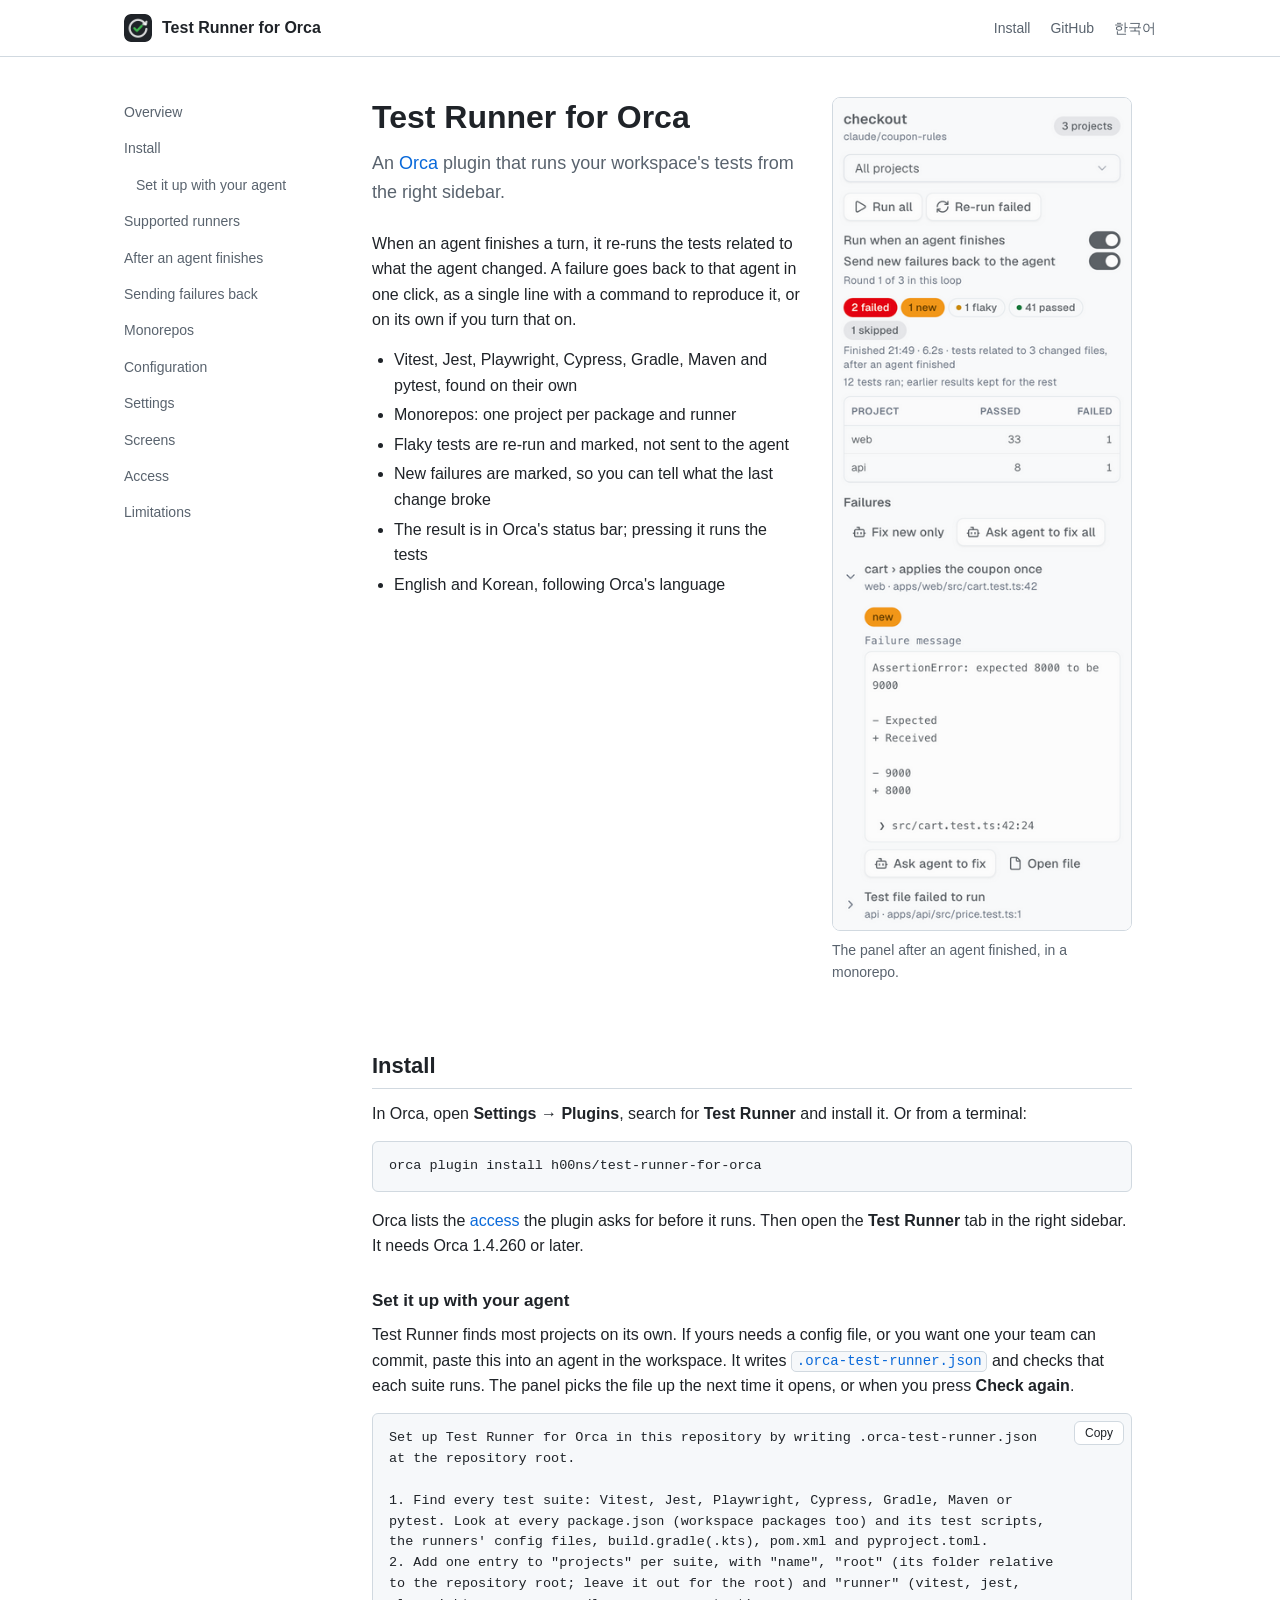
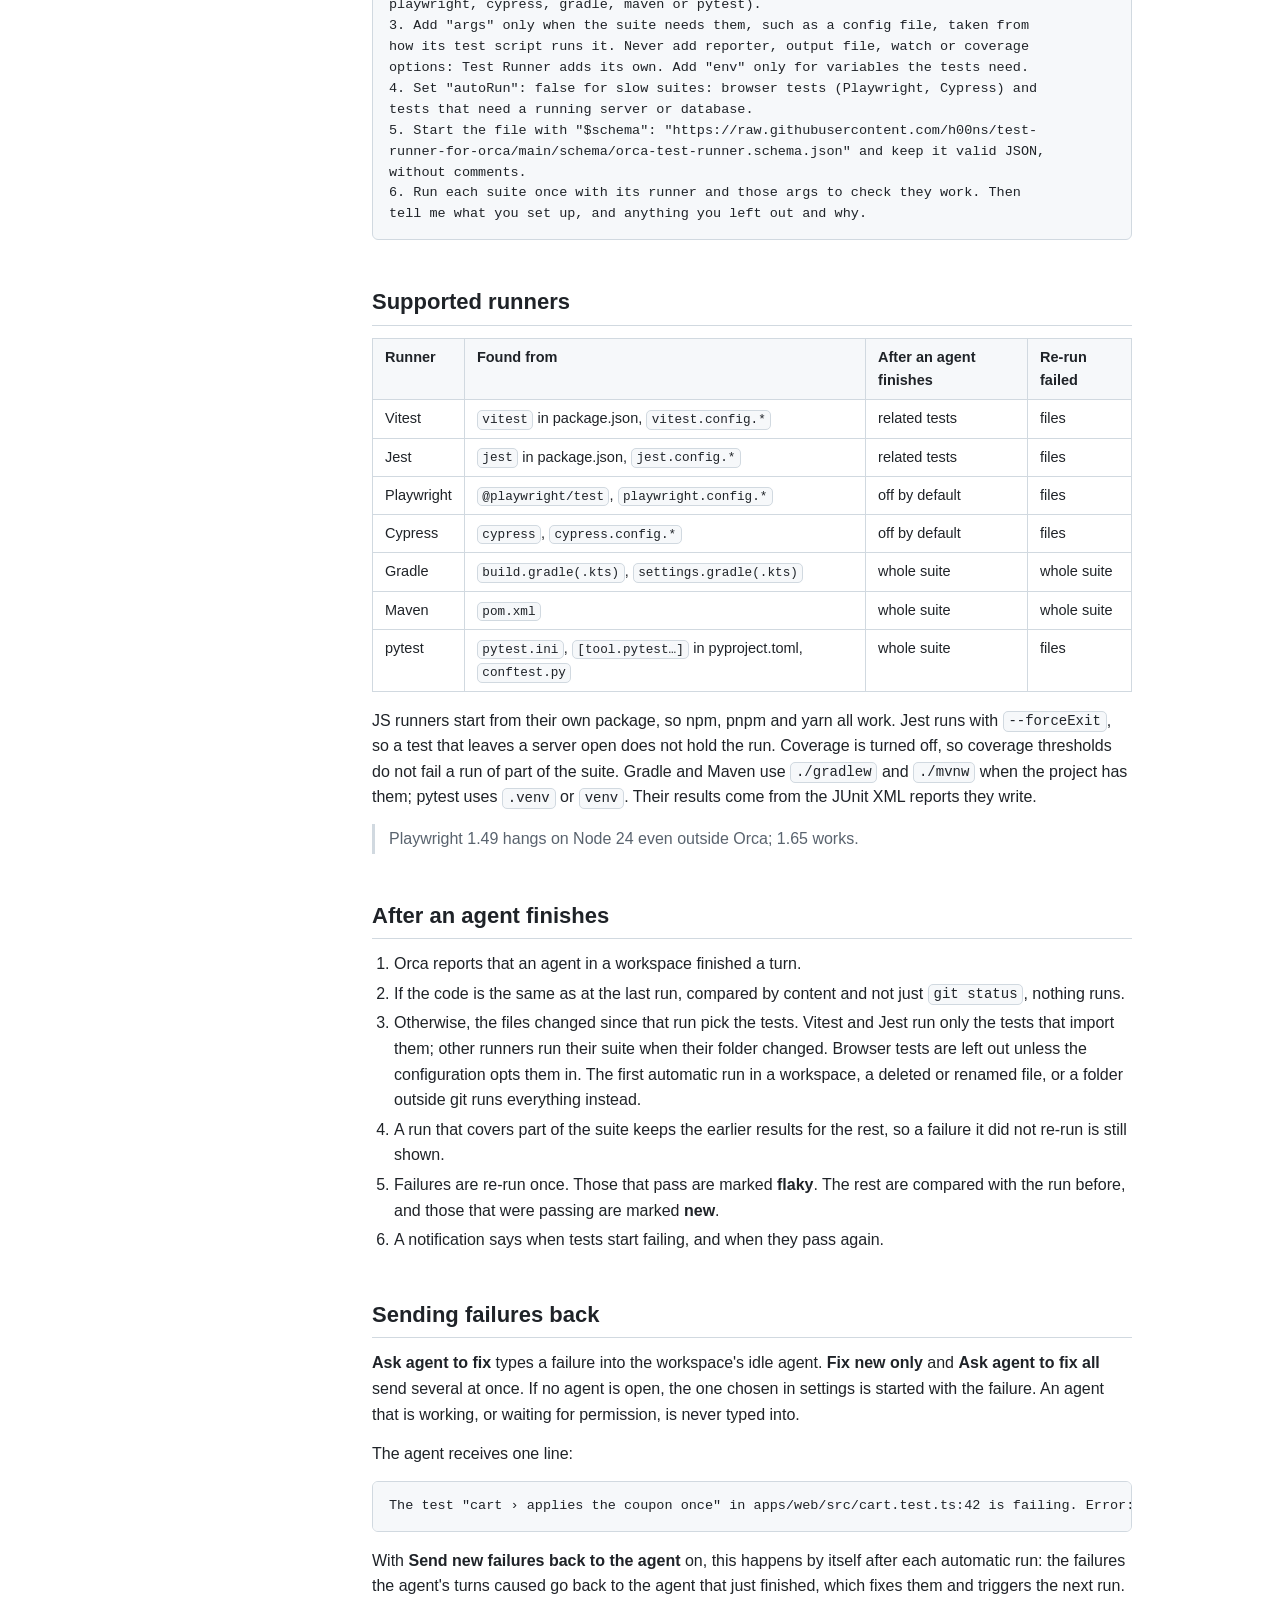
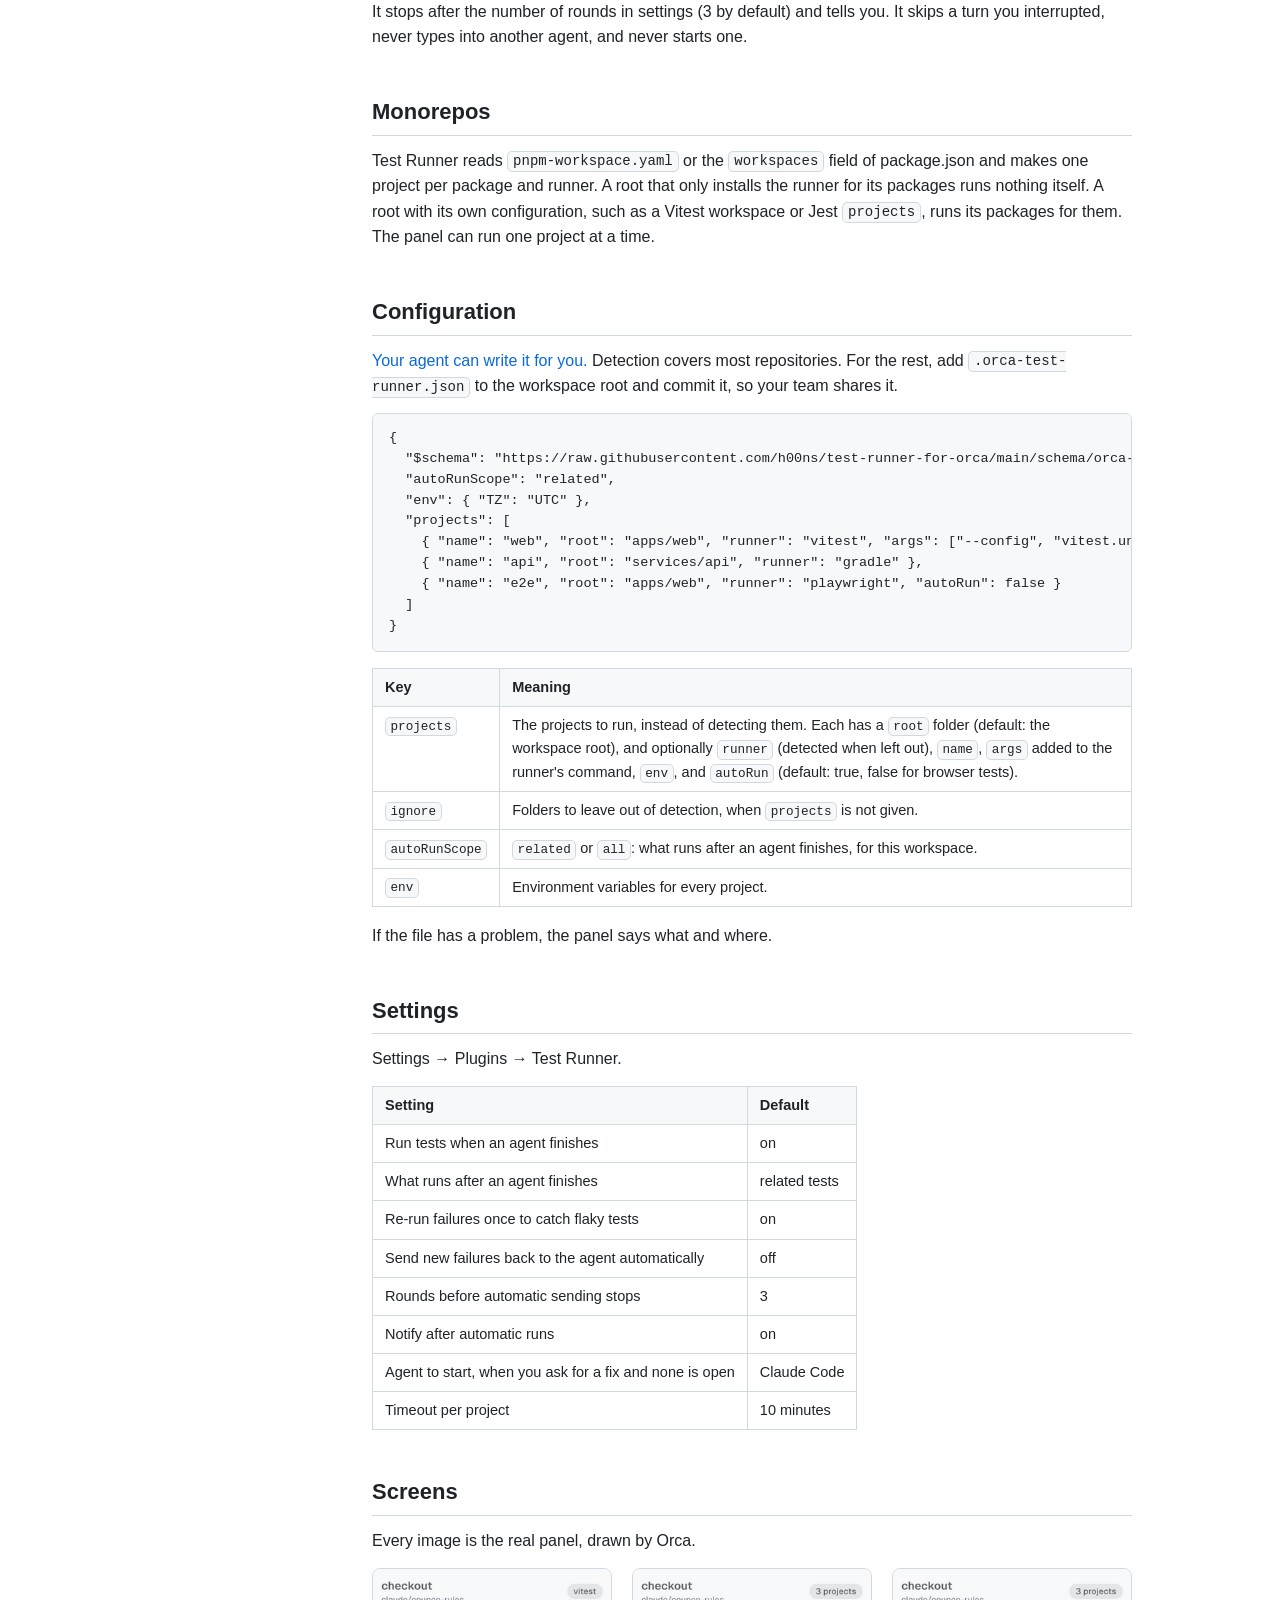
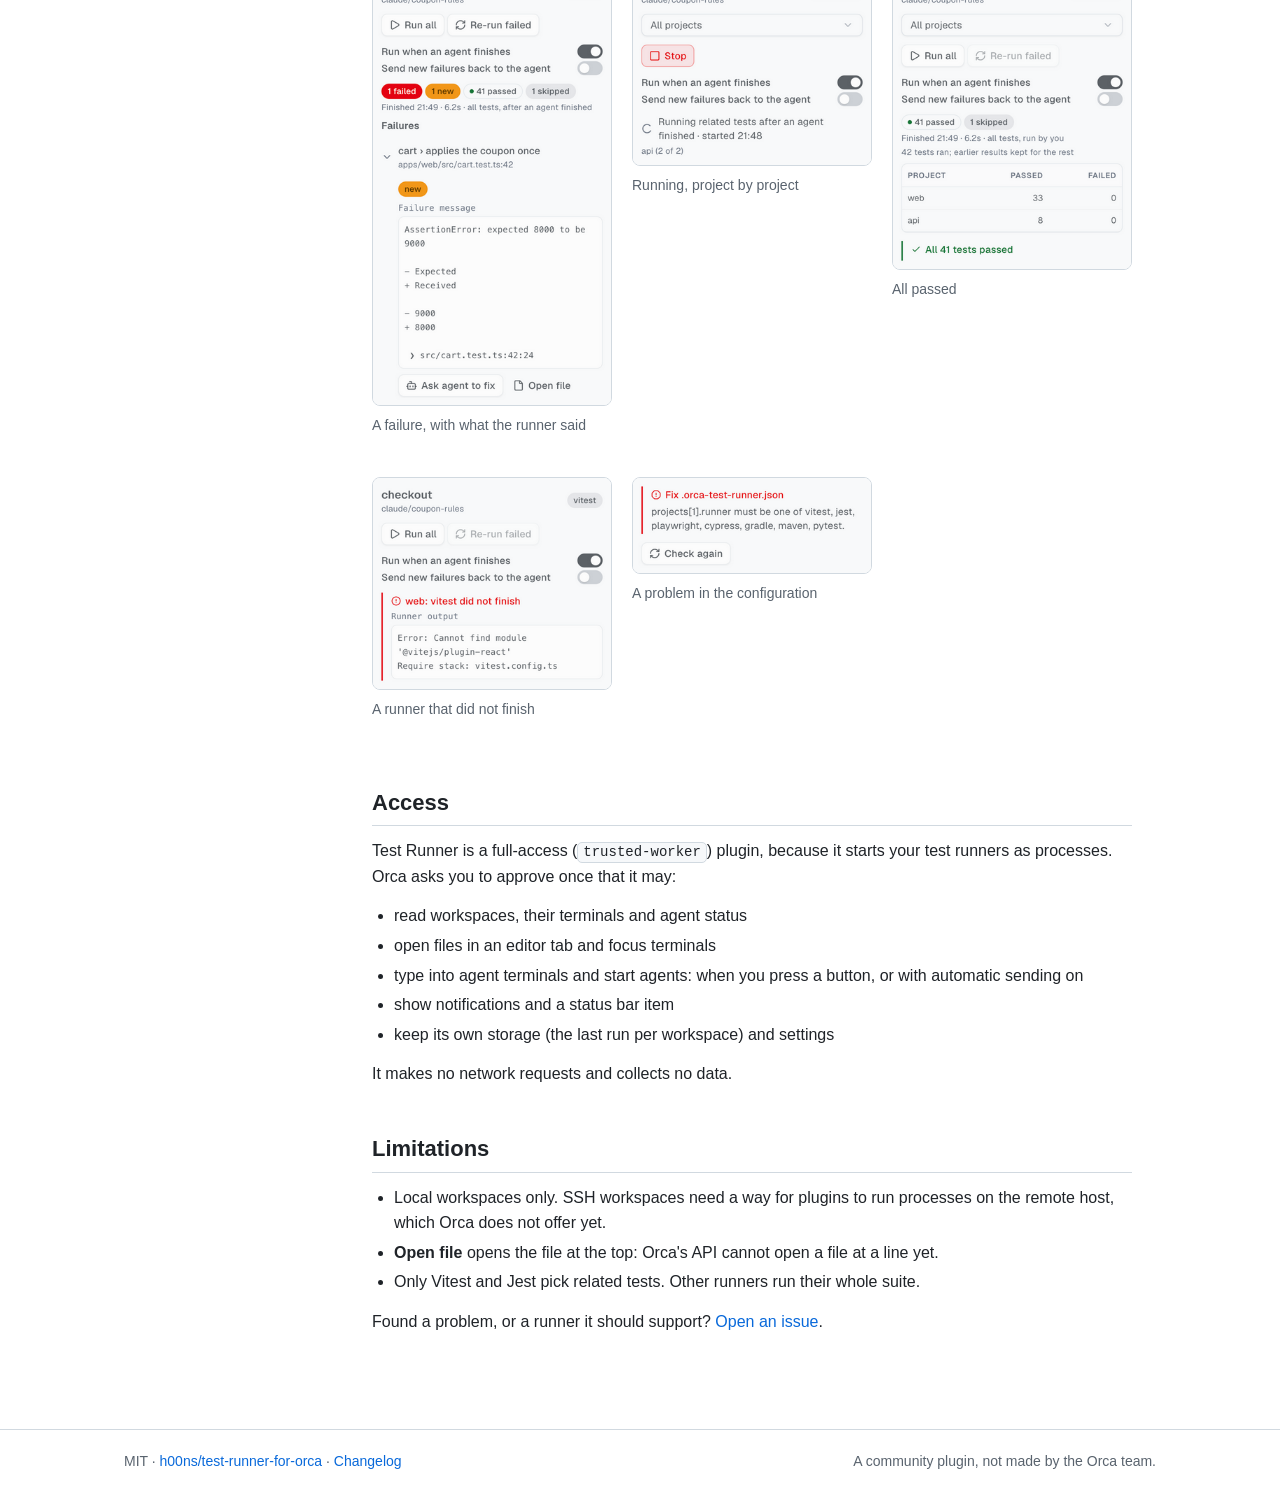
==== commit 28d468e4: "Docs: set up .orca-test-runner.json with your agent Co-Authored-By: Claude Opus 5.5 <noreply@anthrop" ====
--- a/index.html
+++ b/index.html
@@ -29,6 +29,7 @@
       <ol>
         <li><a href="#overview">Overview</a></li>
         <li><a href="#install">Install</a></li>
+        <li class="sub"><a href="#setup-with-agent">Set it up with your agent</a></li>
         <li><a href="#runners">Supported runners</a></li>
         <li><a href="#agent">After an agent finishes</a></li>
         <li><a href="#auto-fix">Sending failures back</a></li>
@@ -69,6 +70,16 @@
       <p>In Orca, open <strong>Settings → Plugins</strong>, search for <strong>Test Runner</strong> and install it. Or from a terminal:</p>
       <pre><code>orca plugin install h00ns/test-runner-for-orca</code></pre>
       <p>Orca lists the <a href="#access">access</a> the plugin asks for before it runs. Then open the <strong>Test Runner</strong> tab in the right sidebar. It needs Orca 1.4.260 or later.</p>
+      <h3 id="setup-with-agent">Set it up with your agent</h3>
+      <p>Test Runner finds most projects on its own. If yours needs a config file, or you want one your team can commit, paste this into an agent in the workspace. It writes <a href="#config"><code>.orca-test-runner.json</code></a> and checks that each suite runs. The panel picks the file up the next time it opens, or when you press <strong>Check again</strong>.</p>
+      <div class="copyable"><button class="copy" type="button" data-copy-target="setup-prompt" data-done="Copied" data-fail="Select and copy">Copy</button><pre class="prompt" id="setup-prompt"><code>Set up Test Runner for Orca in this repository by writing .orca-test-runner.json at the repository root.
+
+1. Find every test suite: Vitest, Jest, Playwright, Cypress, Gradle, Maven or pytest. Look at every package.json (workspace packages too) and its test scripts, the runners' config files, build.gradle(.kts), pom.xml and pyproject.toml.
+2. Add one entry to "projects" per suite, with "name", "root" (its folder relative to the repository root; leave it out for the root) and "runner" (vitest, jest, playwright, cypress, gradle, maven or pytest).
+3. Add "args" only when the suite needs them, such as a config file, taken from how its test script runs it. Never add reporter, output file, watch or coverage options: Test Runner adds its own. Add "env" only for variables the tests need.
+4. Set "autoRun": false for slow suites: browser tests (Playwright, Cypress) and tests that need a running server or database.
+5. Start the file with "$schema": "https://raw.githubusercontent.com/h00ns/test-runner-for-orca/main/schema/orca-test-runner.schema.json" and keep it valid JSON, without comments.
+6. Run each suite once with its runner and those args to check they work. Then tell me what you set up, and anything you left out and why.</code></pre></div>
 
       <h2 id="runners">Supported runners</h2>
       <table>
@@ -108,7 +119,7 @@
       <p>Test Runner reads <code>pnpm-workspace.yaml</code> or the <code>workspaces</code> field of package.json and makes one project per package and runner. A root that only installs the runner for its packages runs nothing itself. A root with its own configuration, such as a Vitest workspace or Jest <code>projects</code>, runs its packages for them. The panel can run one project at a time.</p>
 
       <h2 id="config">Configuration</h2>
-      <p>Detection covers most repositories. For the rest, add <code>.orca-test-runner.json</code> to the workspace root and commit it, so your team shares it.</p>
+      <p><a href="#setup-with-agent">Your agent can write it for you.</a> Detection covers most repositories. For the rest, add <code>.orca-test-runner.json</code> to the workspace root and commit it, so your team shares it.</p>
       <pre><code>{
   "$schema": "https://raw.githubusercontent.com/h00ns/test-runner-for-orca/main/schema/orca-test-runner.schema.json",
   "autoRunScope": "related",
@@ -183,5 +194,21 @@
       <span>A community plugin, not made by the Orca team.</span>
     </div>
   </footer>
+  <script>
+    // Copy buttons: the only script on the page.
+    for (const button of document.querySelectorAll('[data-copy-target]')) {
+      const label = button.textContent
+      button.addEventListener('click', async () => {
+        const text = document.getElementById(button.dataset.copyTarget).innerText
+        try {
+          await navigator.clipboard.writeText(text)
+          button.textContent = button.dataset.done
+        } catch {
+          button.textContent = button.dataset.fail
+        }
+        setTimeout(() => (button.textContent = label), 1500)
+      })
+    }
+  </script>
 </body>
 </html>
--- a/style.css
+++ b/style.css
@@ -102,3 +102,15 @@
   header.top nav a[href="#install"] { display: none; }
   h1 { font-size: 26px; }
 }
+
+.toc li.sub { padding-left: 12px; }
+.copyable { position: relative; }
+.copyable .copy {
+  position: absolute; top: 8px; right: 8px;
+  font: 500 12px -apple-system, BlinkMacSystemFont, "Segoe UI", sans-serif;
+  color: var(--fg); background: var(--bg); border: 1px solid var(--border); border-radius: 6px;
+  padding: 4px 10px; cursor: pointer;
+}
+.copyable .copy:hover { background: var(--subtle); }
+pre.prompt { white-space: pre-wrap; word-break: break-word; padding-right: 72px; }
+h3 { scroll-margin-top: 24px; }
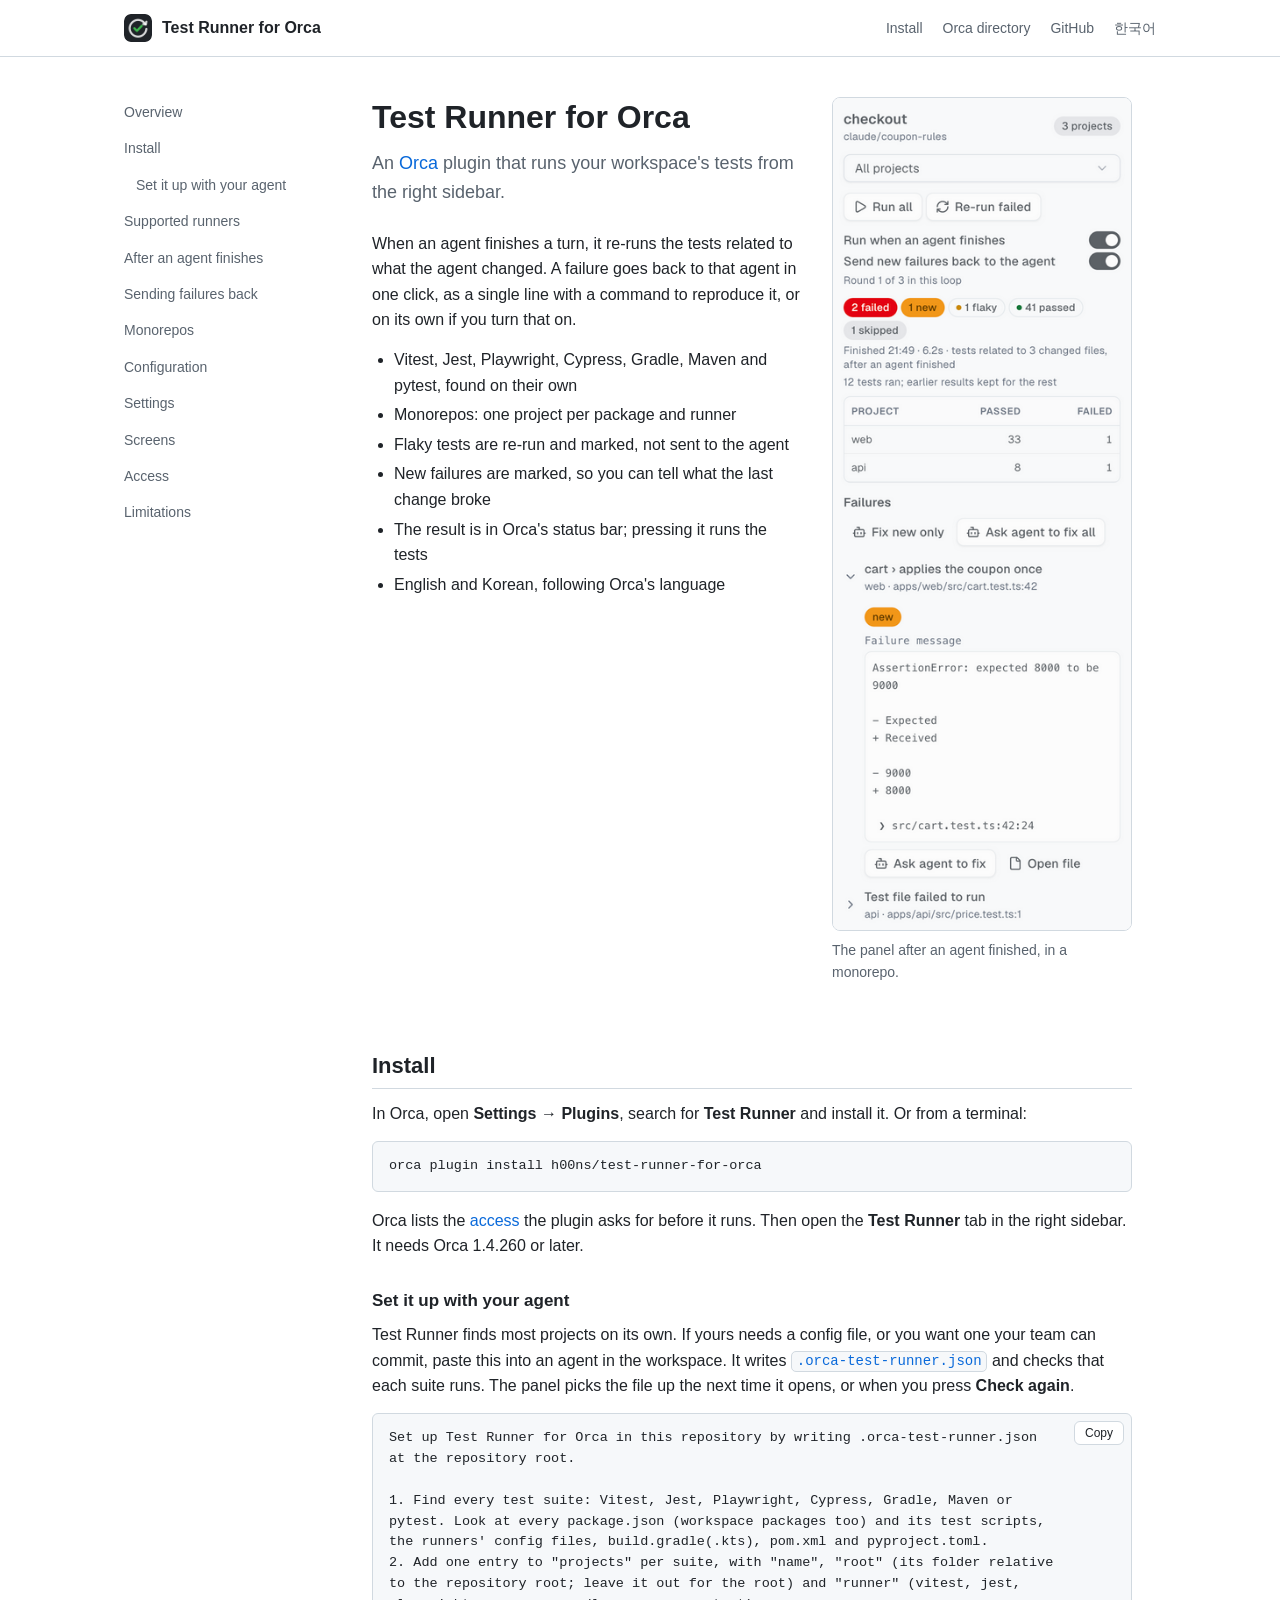
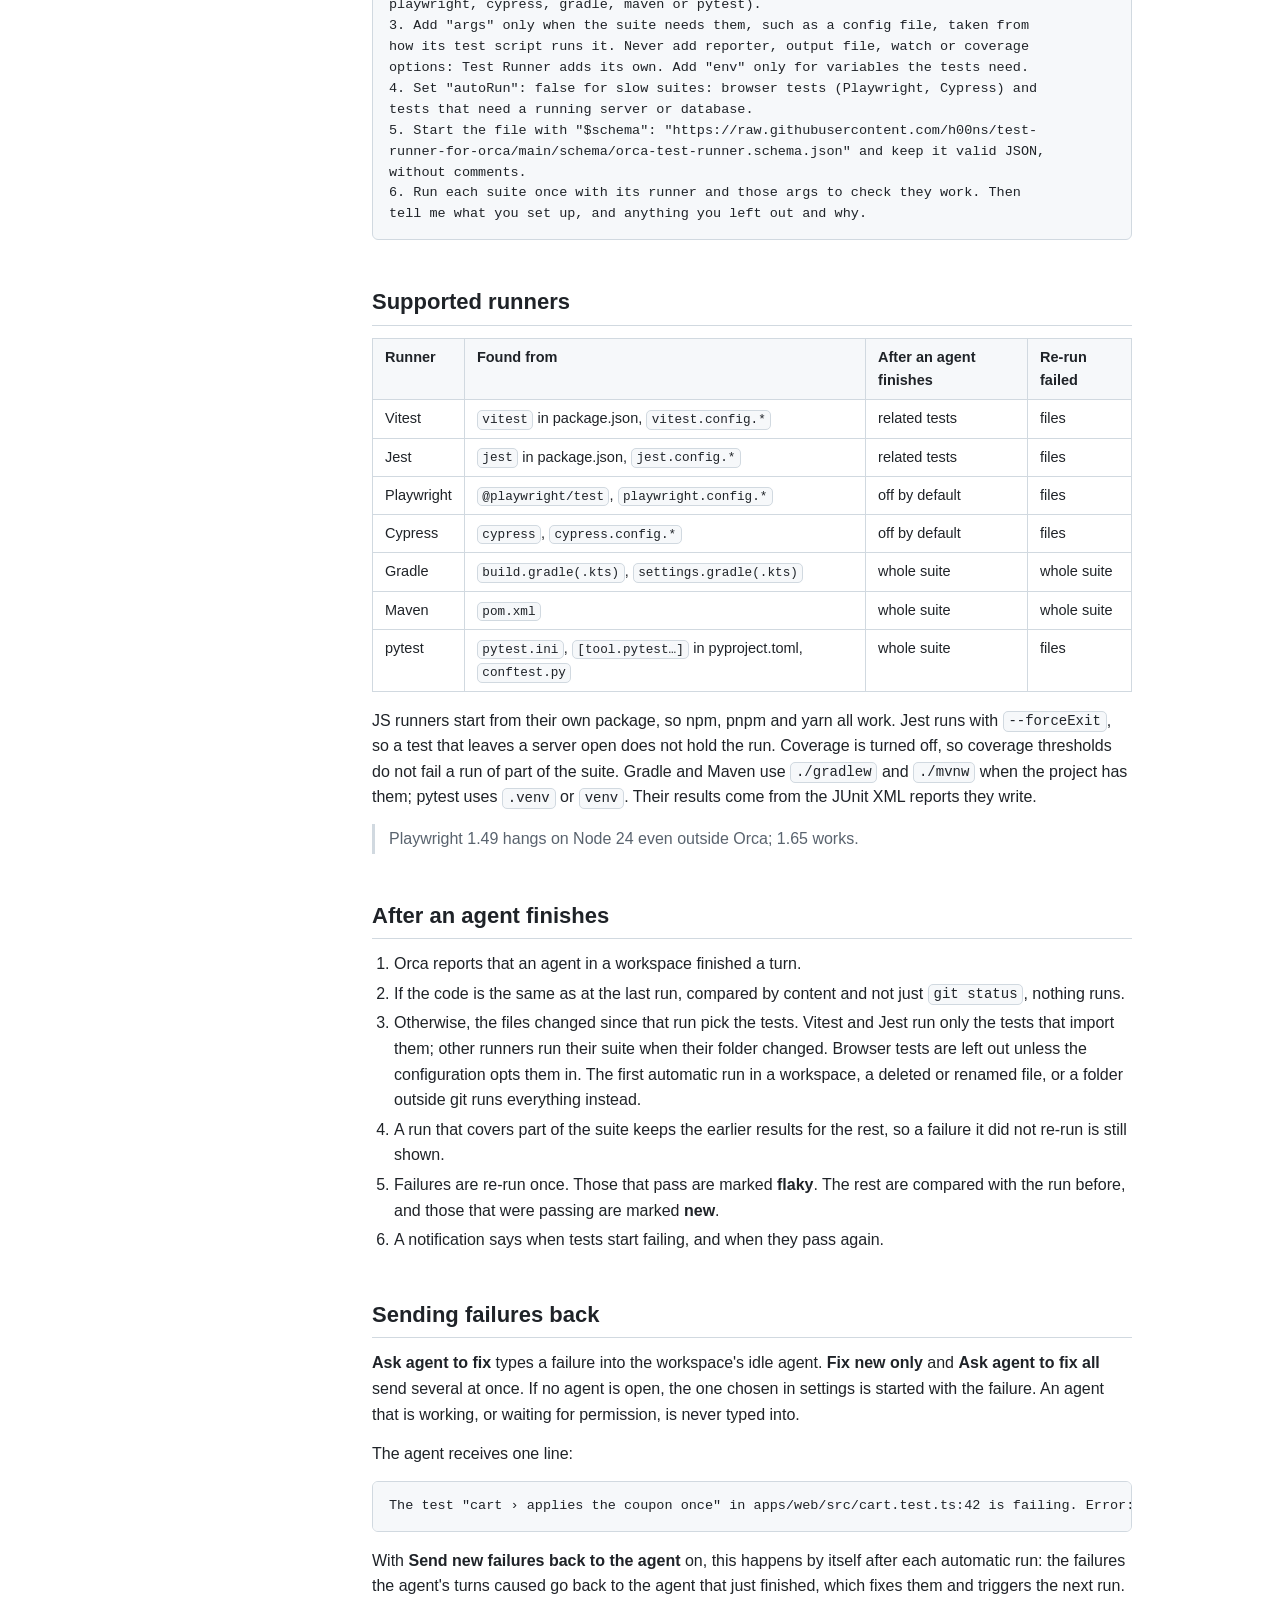
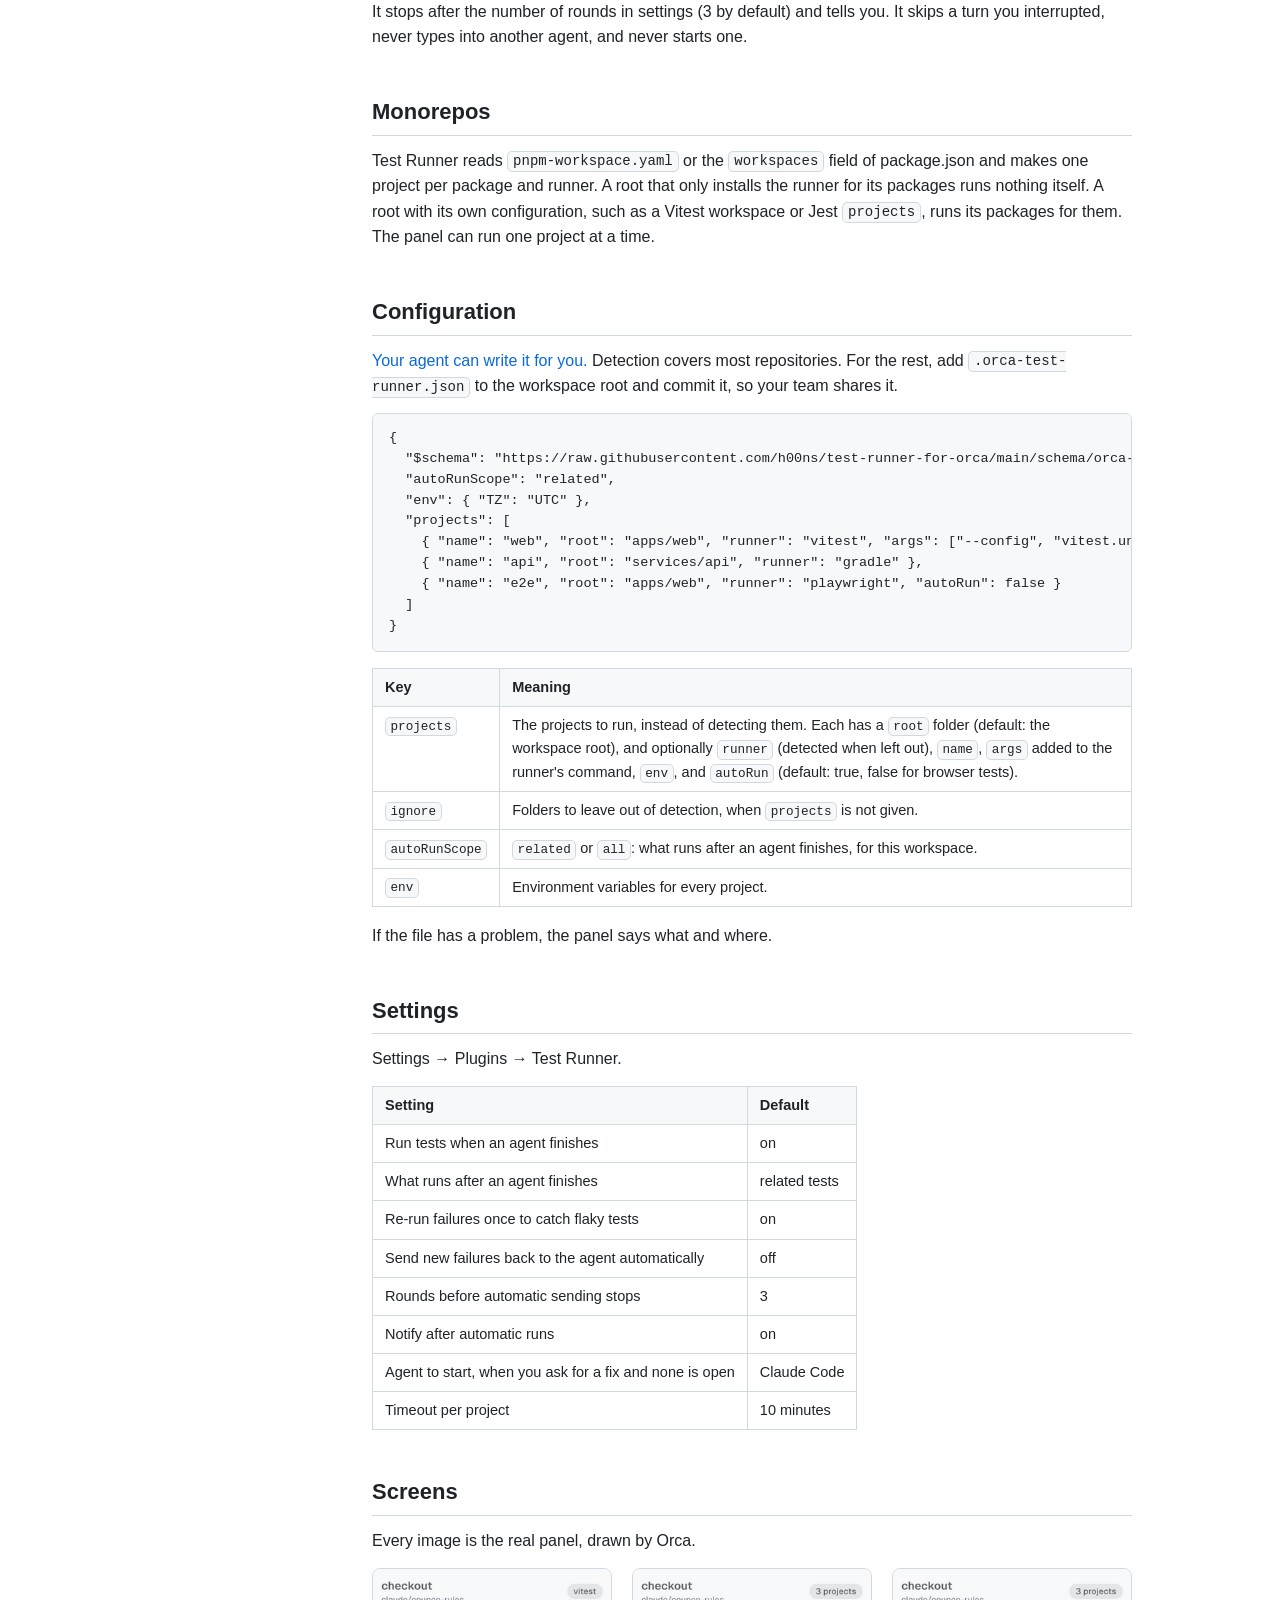
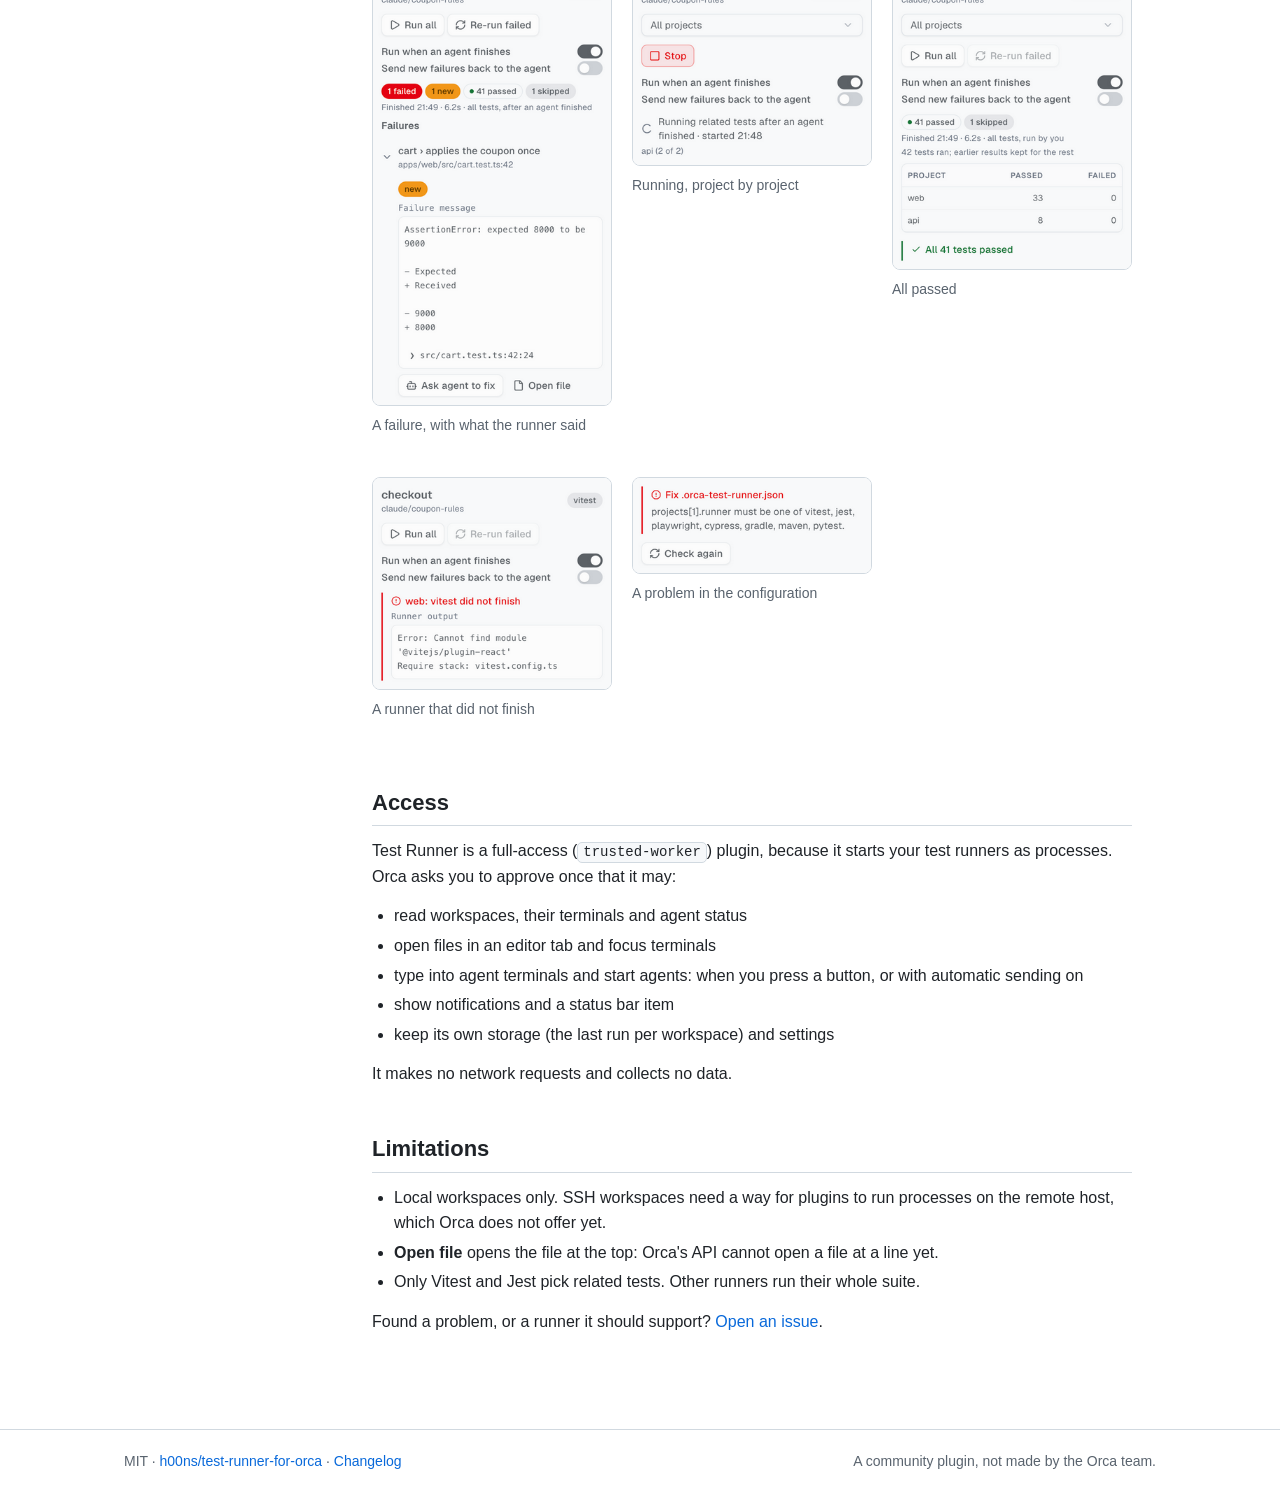
==== commit 2e9cb7f5: "Docs: link the Orca directory page in the header Co-Authored-By: Claude Opus 5.5 <noreply@anthropic." ====
--- a/index.html
+++ b/index.html
@@ -18,6 +18,7 @@
       <a class="brand" href="./"><img src="assets/icon.png" alt="" />Test Runner for Orca</a>
       <nav>
         <a href="#install">Install</a>
+        <a href="https://orca.dev/plugins/h00ns/test-runner-for-orca">Orca directory</a>
         <a href="https://github.com/h00ns/test-runner-for-orca">GitHub</a>
         <a href="ko/" hreflang="ko" lang="ko">한국어</a>
       </nav>
--- a/style.css
+++ b/style.css
@@ -99,6 +99,8 @@
 @media (max-width: 520px) {
   header.top .inner, .layout, footer .inner { padding-left: 16px; padding-right: 16px; }
   header.top nav { gap: 14px; }
+  /* The page title sits right below: on a phone the header keeps only the icon. */
+  .brand { font-size: 0; gap: 0; }
   header.top nav a[href="#install"] { display: none; }
   h1 { font-size: 26px; }
 }
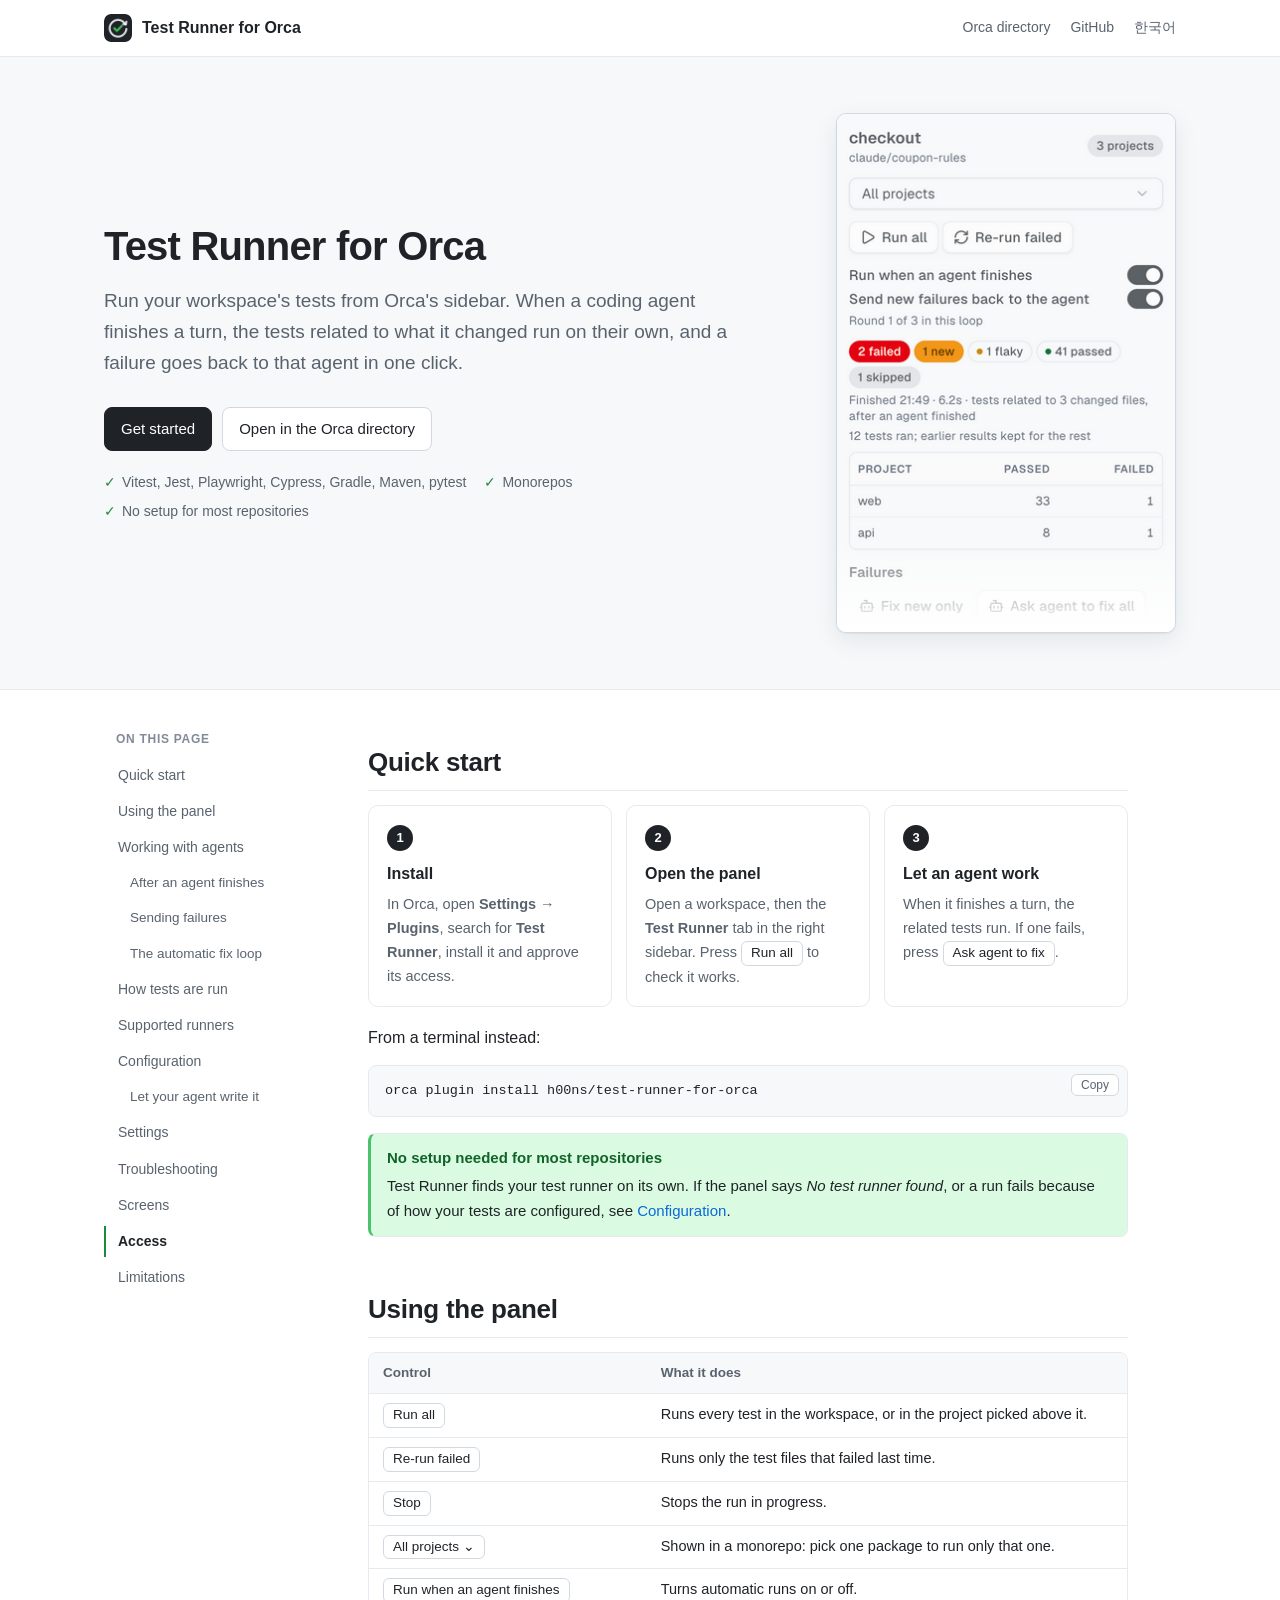
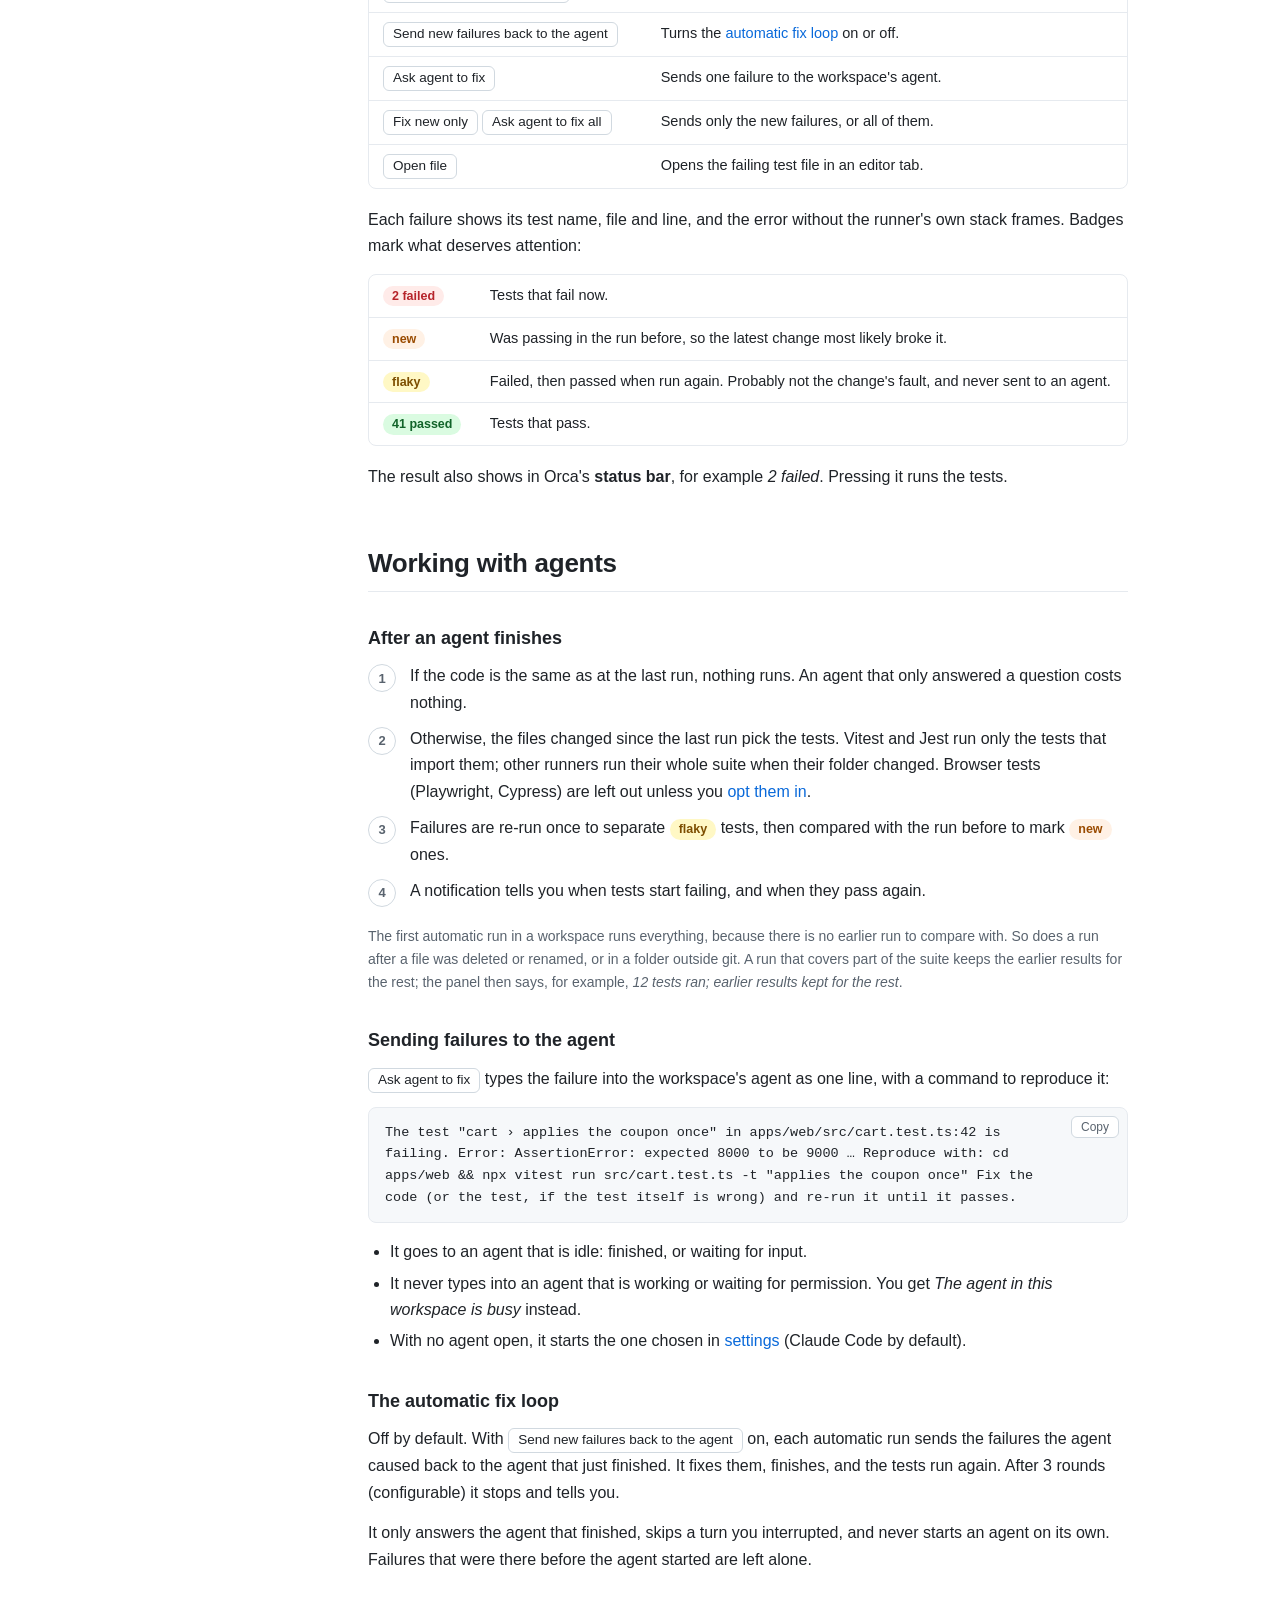
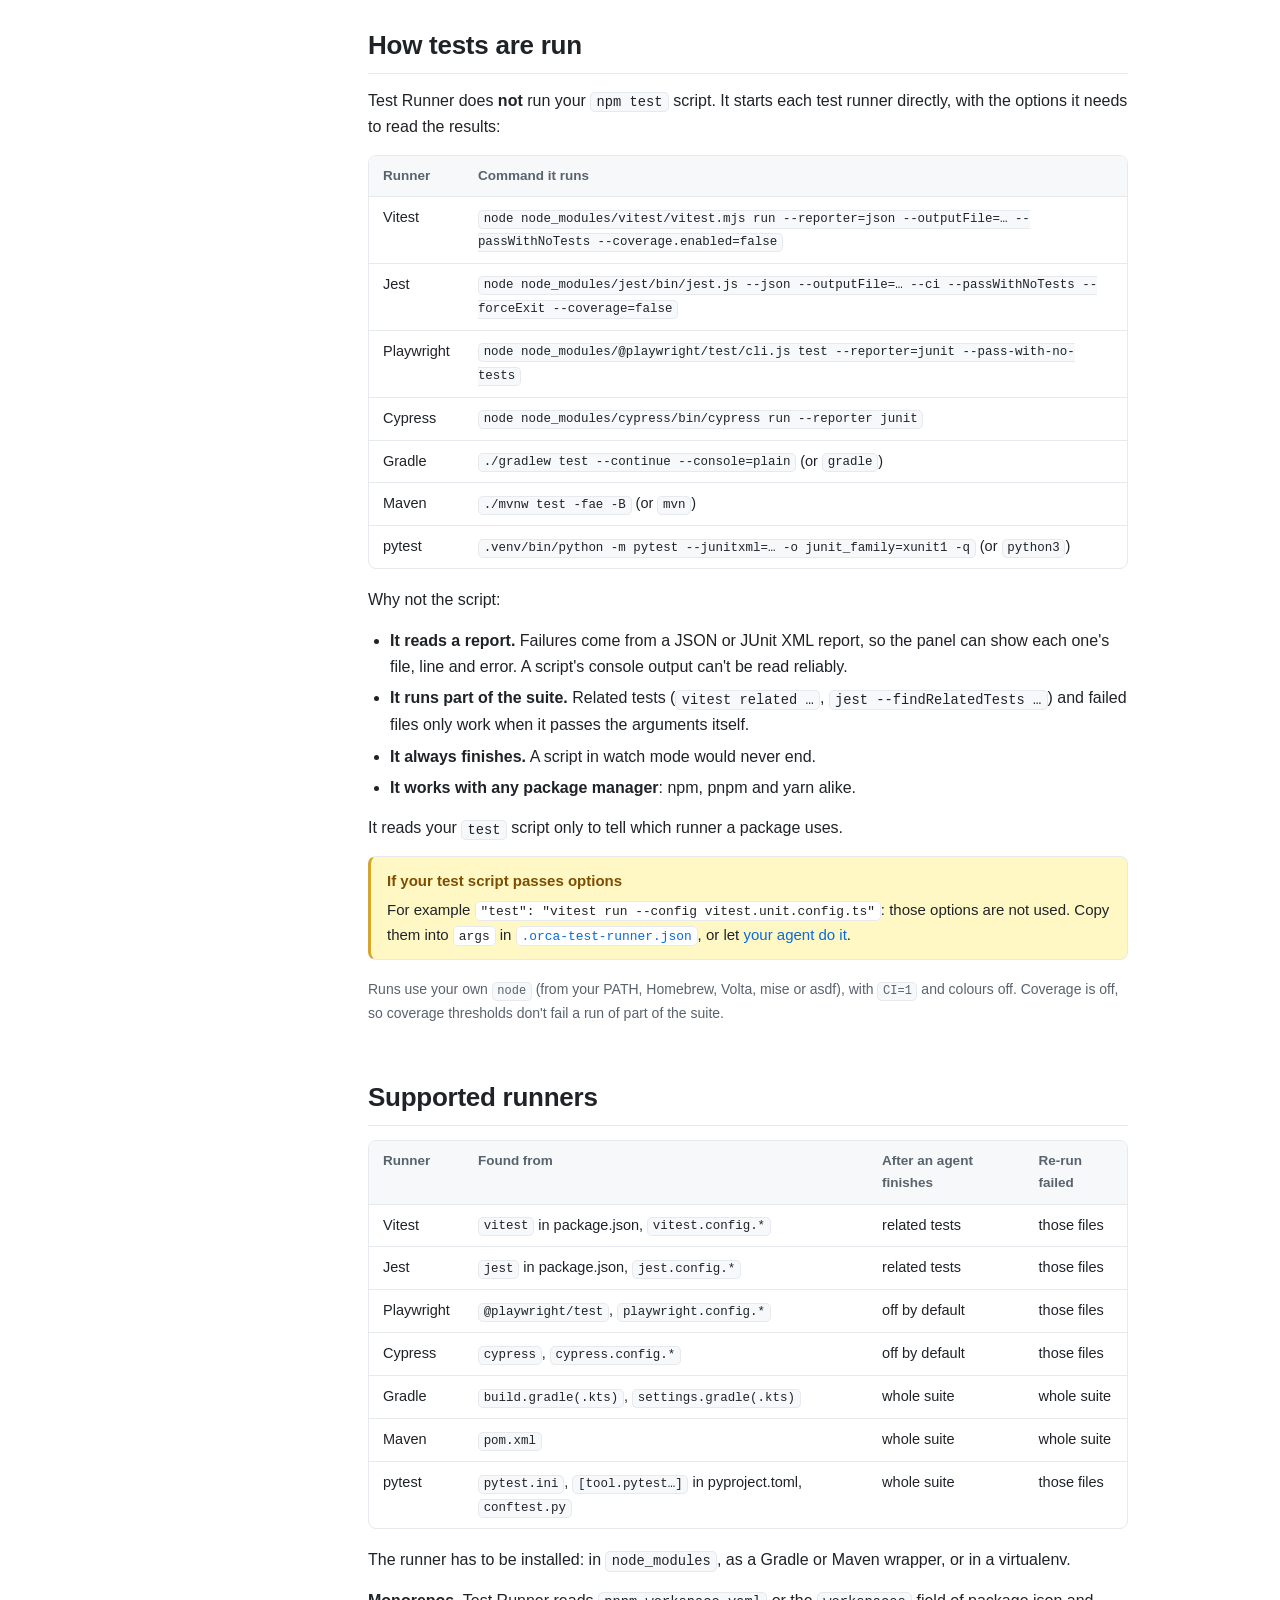
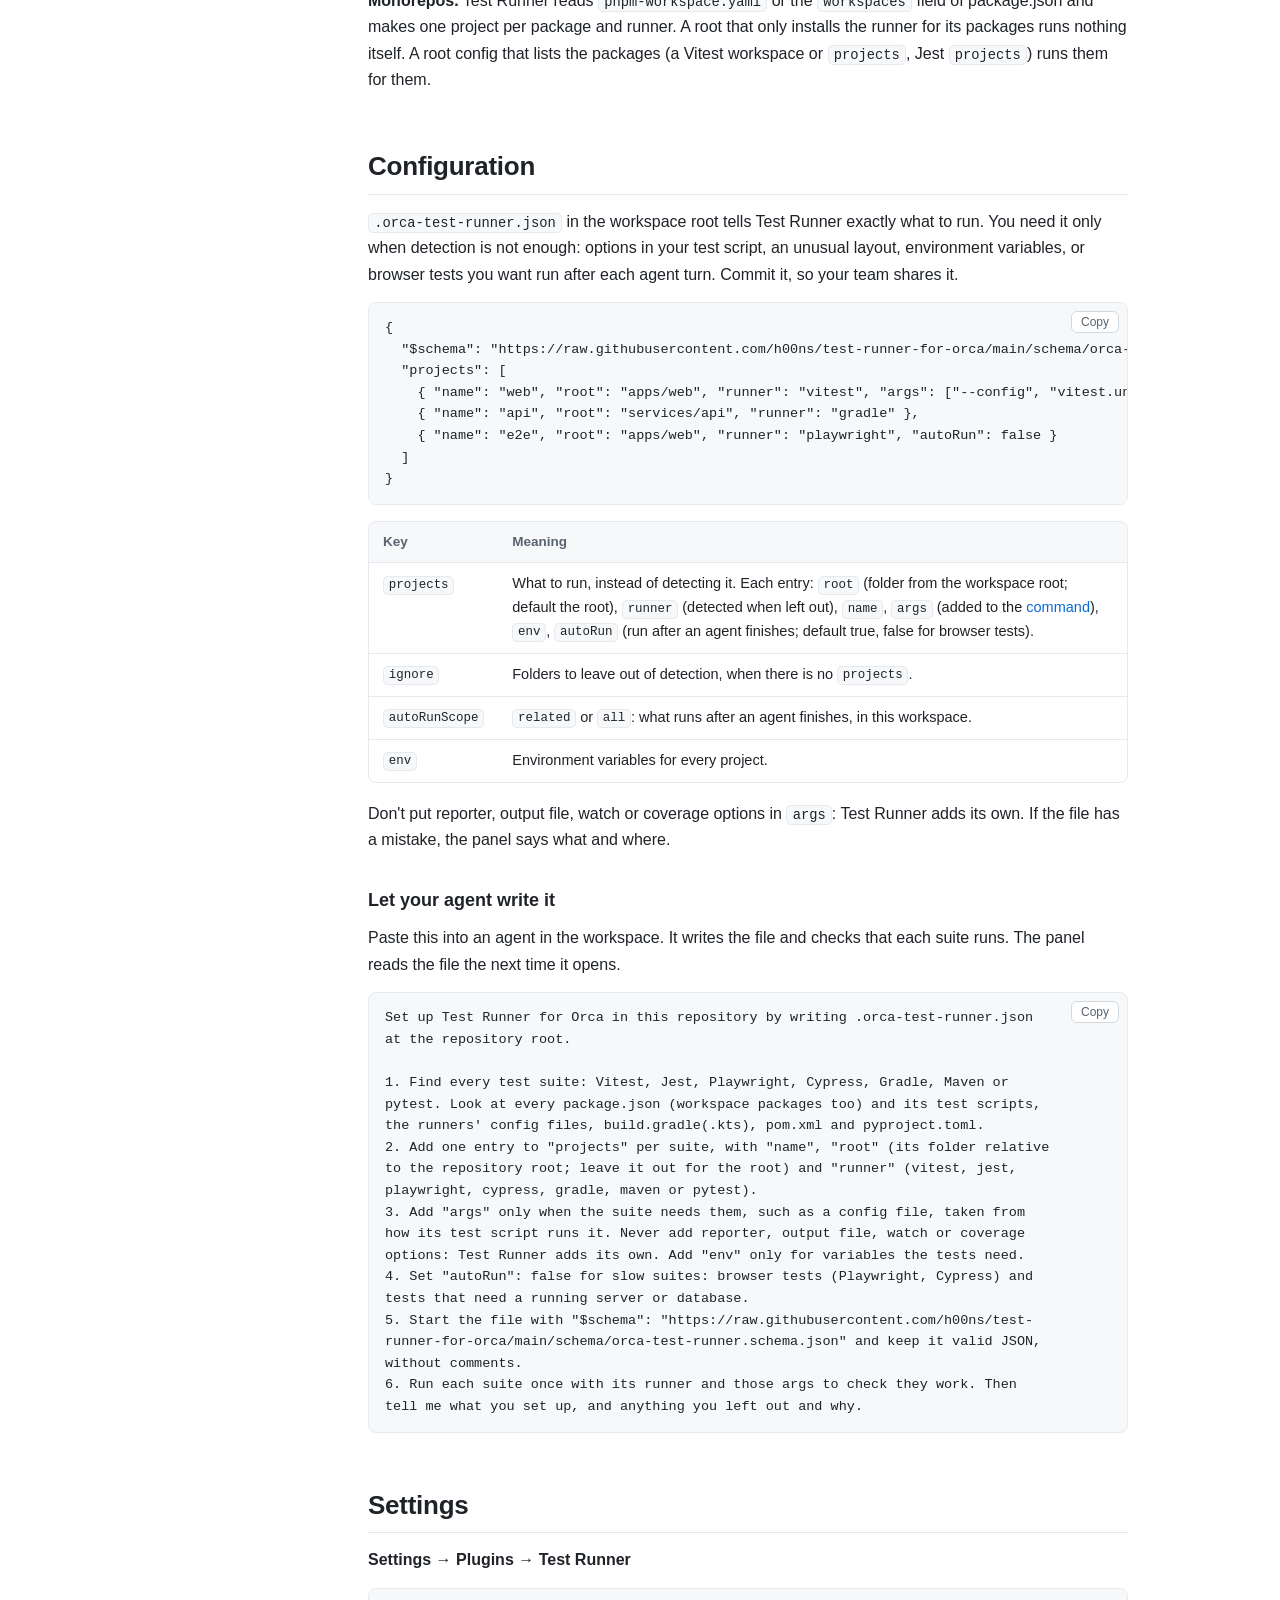
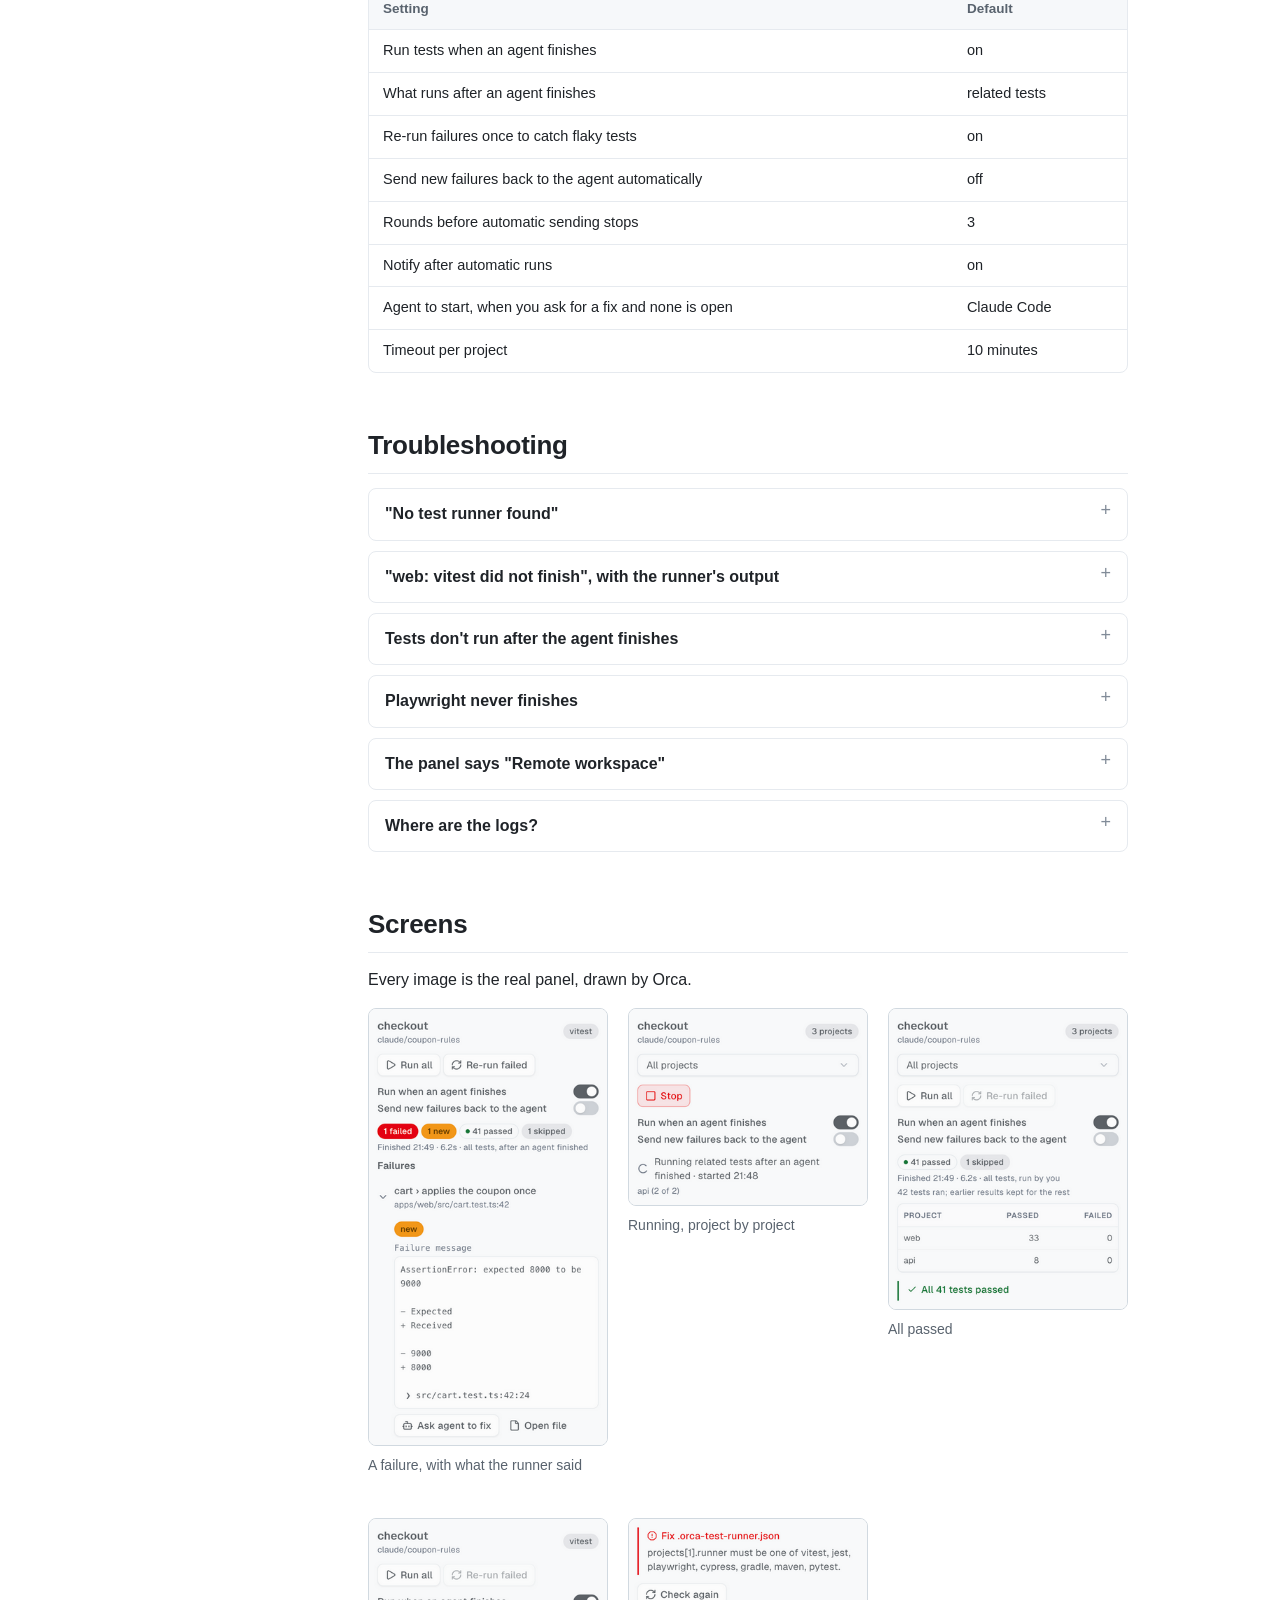
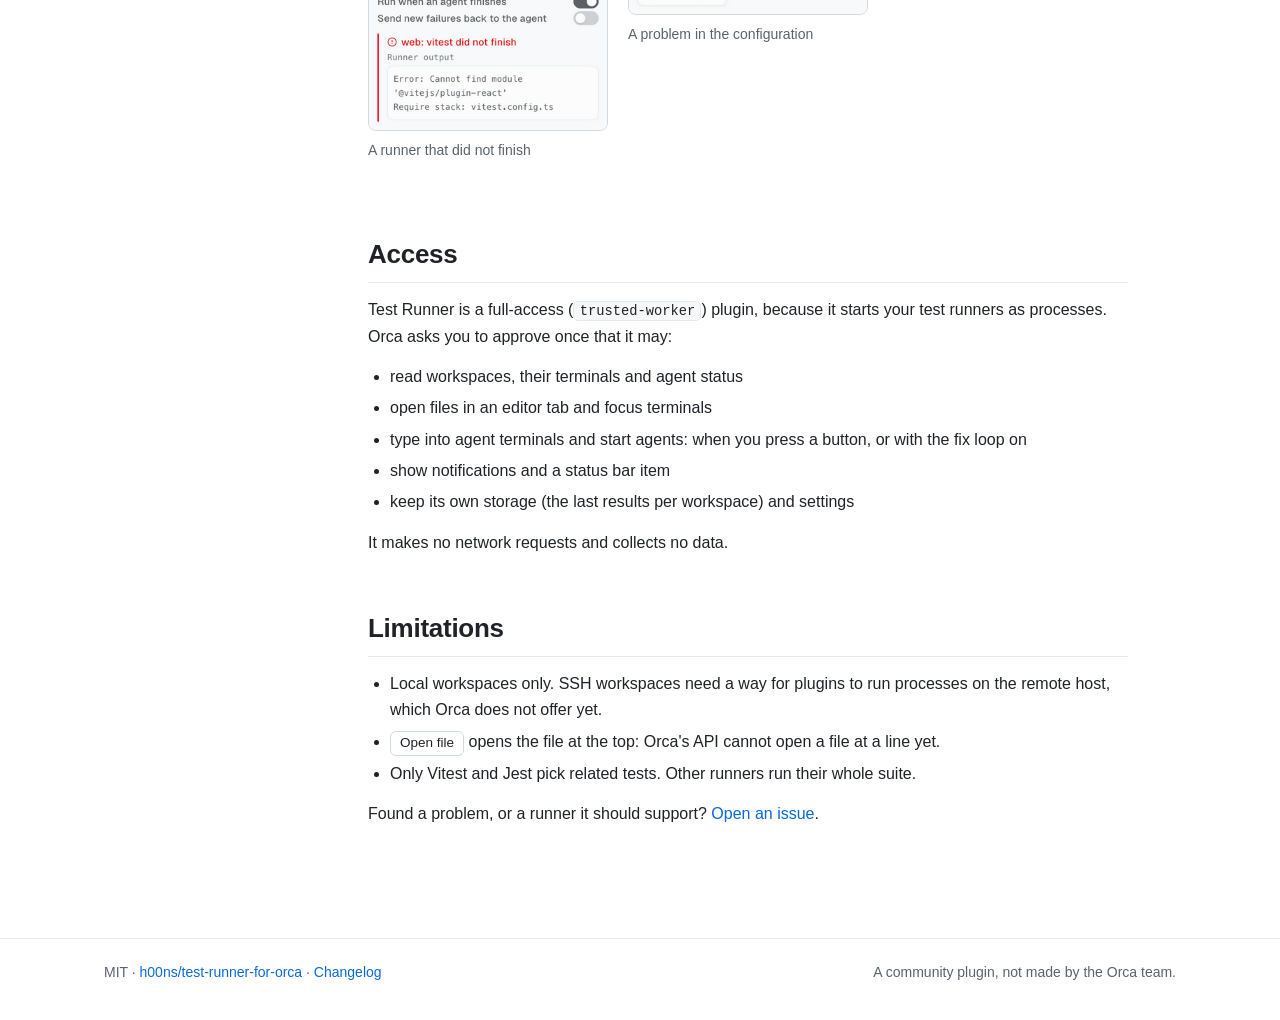
==== commit 46eb4684: "Docs: clearer structure and a cleaner page Quick start cards, the panel's controls and badges as the" ====
--- a/index.html
+++ b/index.html
@@ -4,7 +4,7 @@
   <meta charset="utf-8" />
   <meta name="viewport" content="width=device-width, initial-scale=1" />
   <title>Test Runner for Orca</title>
-  <meta name="description" content="An Orca plugin that runs your workspace's tests from the sidebar, re-runs the related ones when an agent finishes, and sends failures back to the agent." />
+  <meta name="description" content="Run your workspace's tests from Orca's sidebar. When a coding agent finishes a turn, the related tests run, and failures go back to the agent in one click." />
   <meta property="og:title" content="Test Runner for Orca" />
   <meta property="og:description" content="Run tests from Orca's sidebar, and send failures back to the agent." />
   <meta property="og:image" content="https://h00ns.github.io/test-runner-for-orca/assets/cover.png" />
@@ -17,7 +17,6 @@
     <div class="inner">
       <a class="brand" href="./"><img src="assets/icon.png" alt="" />Test Runner for Orca</a>
       <nav>
-        <a href="#install">Install</a>
         <a href="https://orca.dev/plugins/h00ns/test-runner-for-orca">Orca directory</a>
         <a href="https://github.com/h00ns/test-runner-for-orca">GitHub</a>
         <a href="ko/" hreflang="ko" lang="ko">한국어</a>
@@ -25,18 +24,42 @@
     </div>
   </header>
 
+  <section class="hero">
+    <div class="inner">
+      <div>
+        <h1>Test Runner for Orca</h1>
+        <p class="lead">Run your workspace's tests from Orca's sidebar. When a coding agent finishes a turn, the tests related to what it changed run on their own, and a failure goes back to that agent in one click.</p>
+        <div class="actions">
+          <a class="btn primary" href="#quick-start">Get started</a>
+          <a class="btn" href="https://orca.dev/plugins/h00ns/test-runner-for-orca">Open in the Orca directory</a>
+        </div>
+        <div class="meta"><span>Vitest, Jest, Playwright, Cypress, Gradle, Maven, pytest</span><span>Monorepos</span><span>No setup for most repositories</span></div>
+      </div>
+      <figure>
+        <picture>
+          <source srcset="assets/failing-dark.png" media="(prefers-color-scheme: dark)" />
+          <img src="assets/failing-light.png" width="340" alt="The Test Runner panel: three projects, two failures (one new), a flaky test, and buttons that send failures to the agent" />
+        </picture>
+      </figure>
+    </div>
+  </section>
+
   <div class="layout">
     <aside class="toc">
+      <div class="label">On this page</div>
       <ol>
-        <li><a href="#overview">Overview</a></li>
-        <li><a href="#install">Install</a></li>
-        <li class="sub"><a href="#setup-with-agent">Set it up with your agent</a></li>
+        <li><a href="#quick-start">Quick start</a></li>
+        <li><a href="#panel">Using the panel</a></li>
+        <li><a href="#agents">Working with agents</a></li>
+        <li class="sub"><a href="#after-agent">After an agent finishes</a></li>
+        <li class="sub"><a href="#send">Sending failures</a></li>
+        <li class="sub"><a href="#loop">The automatic fix loop</a></li>
+        <li><a href="#how">How tests are run</a></li>
         <li><a href="#runners">Supported runners</a></li>
-        <li><a href="#agent">After an agent finishes</a></li>
-        <li><a href="#auto-fix">Sending failures back</a></li>
-        <li><a href="#monorepos">Monorepos</a></li>
         <li><a href="#config">Configuration</a></li>
+        <li class="sub"><a href="#setup-with-agent">Let your agent write it</a></li>
         <li><a href="#settings">Settings</a></li>
+        <li><a href="#troubleshooting">Troubleshooting</a></li>
         <li><a href="#screens">Screens</a></li>
         <li><a href="#access">Access</a></li>
         <li><a href="#limitations">Limitations</a></li>
@@ -44,119 +67,217 @@
     </aside>
 
     <main>
-      <section id="overview" class="intro">
-        <div>
-          <h1>Test Runner for Orca</h1>
-          <p class="lead">An <a href="https://orca.dev">Orca</a> plugin that runs your workspace's tests from the right sidebar.</p>
-          <p>When an agent finishes a turn, it re-runs the tests related to what the agent changed. A failure goes back to that agent in one click, as a single line with a command to reproduce it, or on its own if you turn that on.</p>
-          <ul>
-            <li>Vitest, Jest, Playwright, Cypress, Gradle, Maven and pytest, found on their own</li>
-            <li>Monorepos: one project per package and runner</li>
-            <li>Flaky tests are re-run and marked, not sent to the agent</li>
-            <li>New failures are marked, so you can tell what the last change broke</li>
-            <li>The result is in Orca's status bar; pressing it runs the tests</li>
-            <li>English and Korean, following Orca's language</li>
-          </ul>
-        </div>
-        <figure>
-          <picture>
-            <source srcset="assets/failing-dark.png" media="(prefers-color-scheme: dark)" />
-            <img class="shot" src="assets/failing-light.png" width="340" alt="The Test Runner panel: three projects, two failures, one of them new, and a flaky test" />
-          </picture>
-          <figcaption>The panel after an agent finished, in a monorepo.</figcaption>
-        </figure>
-      </section>
-
-      <h2 id="install">Install</h2>
-      <p>In Orca, open <strong>Settings → Plugins</strong>, search for <strong>Test Runner</strong> and install it. Or from a terminal:</p>
+      <h2 id="quick-start">Quick start</h2>
+      <ol class="steps">
+        <li>
+          <h3>Install</h3>
+          <p>In Orca, open <strong>Settings → Plugins</strong>, search for <strong>Test Runner</strong>, install it and approve its access.</p>
+        </li>
+        <li>
+          <h3>Open the panel</h3>
+          <p>Open a workspace, then the <strong>Test Runner</strong> tab in the right sidebar. Press <span class="ui">Run all</span> to check it works.</p>
+        </li>
+        <li>
+          <h3>Let an agent work</h3>
+          <p>When it finishes a turn, the related tests run. If one fails, press <span class="ui">Ask agent to fix</span>.</p>
+        </li>
+      </ol>
+      <p>From a terminal instead:</p>
       <pre><code>orca plugin install h00ns/test-runner-for-orca</code></pre>
-      <p>Orca lists the <a href="#access">access</a> the plugin asks for before it runs. Then open the <strong>Test Runner</strong> tab in the right sidebar. It needs Orca 1.4.260 or later.</p>
-      <h3 id="setup-with-agent">Set it up with your agent</h3>
-      <p>Test Runner finds most projects on its own. If yours needs a config file, or you want one your team can commit, paste this into an agent in the workspace. It writes <a href="#config"><code>.orca-test-runner.json</code></a> and checks that each suite runs. The panel picks the file up the next time it opens, or when you press <strong>Check again</strong>.</p>
-      <div class="copyable"><button class="copy" type="button" data-copy-target="setup-prompt" data-done="Copied" data-fail="Select and copy">Copy</button><pre class="prompt" id="setup-prompt"><code>Set up Test Runner for Orca in this repository by writing .orca-test-runner.json at the repository root.
-
-1. Find every test suite: Vitest, Jest, Playwright, Cypress, Gradle, Maven or pytest. Look at every package.json (workspace packages too) and its test scripts, the runners' config files, build.gradle(.kts), pom.xml and pyproject.toml.
-2. Add one entry to "projects" per suite, with "name", "root" (its folder relative to the repository root; leave it out for the root) and "runner" (vitest, jest, playwright, cypress, gradle, maven or pytest).
-3. Add "args" only when the suite needs them, such as a config file, taken from how its test script runs it. Never add reporter, output file, watch or coverage options: Test Runner adds its own. Add "env" only for variables the tests need.
-4. Set "autoRun": false for slow suites: browser tests (Playwright, Cypress) and tests that need a running server or database.
-5. Start the file with "$schema": "https://raw.githubusercontent.com/h00ns/test-runner-for-orca/main/schema/orca-test-runner.schema.json" and keep it valid JSON, without comments.
-6. Run each suite once with its runner and those args to check they work. Then tell me what you set up, and anything you left out and why.</code></pre></div>
+      <div class="callout tip">
+        <span class="title">No setup needed for most repositories</span>
+        Test Runner finds your test runner on its own. If the panel says <em>No test runner found</em>, or a run fails because of how your tests are configured, see <a href="#config">Configuration</a>.
+      </div>
+
+      <h2 id="panel">Using the panel</h2>
+      <div class="table">
+        <table>
+          <thead><tr><th>Control</th><th class="wrap">What it does</th></tr></thead>
+          <tbody>
+            <tr><td><span class="ui">Run all</span></td><td class="wrap">Runs every test in the workspace, or in the project picked above it.</td></tr>
+            <tr><td><span class="ui">Re-run failed</span></td><td class="wrap">Runs only the test files that failed last time.</td></tr>
+            <tr><td><span class="ui">Stop</span></td><td class="wrap">Stops the run in progress.</td></tr>
+            <tr><td><span class="ui">All projects ⌄</span></td><td class="wrap">Shown in a monorepo: pick one package to run only that one.</td></tr>
+            <tr><td><span class="ui">Run when an agent finishes</span></td><td class="wrap">Turns automatic runs on or off.</td></tr>
+            <tr><td><span class="ui">Send new failures back to the agent</span></td><td class="wrap">Turns the <a href="#loop">automatic fix loop</a> on or off.</td></tr>
+            <tr><td><span class="ui">Ask agent to fix</span></td><td class="wrap">Sends one failure to the workspace's agent.</td></tr>
+            <tr><td><span class="ui">Fix new only</span> <span class="ui">Ask agent to fix all</span></td><td class="wrap">Sends only the new failures, or all of them.</td></tr>
+            <tr><td><span class="ui">Open file</span></td><td class="wrap">Opens the failing test file in an editor tab.</td></tr>
+          </tbody>
+        </table>
+      </div>
+      <p>Each failure shows its test name, file and line, and the error without the runner's own stack frames. Badges mark what deserves attention:</p>
+      <div class="table">
+        <table>
+          <tbody>
+            <tr><td><span class="badge red">2 failed</span></td><td class="wrap">Tests that fail now.</td></tr>
+            <tr><td><span class="badge orange">new</span></td><td class="wrap">Was passing in the run before, so the latest change most likely broke it.</td></tr>
+            <tr><td><span class="badge amber">flaky</span></td><td class="wrap">Failed, then passed when run again. Probably not the change's fault, and never sent to an agent.</td></tr>
+            <tr><td><span class="badge green">41 passed</span></td><td class="wrap">Tests that pass.</td></tr>
+          </tbody>
+        </table>
+      </div>
+      <p>The result also shows in Orca's <strong>status bar</strong>, for example <em>2 failed</em>. Pressing it runs the tests.</p>
+
+      <h2 id="agents">Working with agents</h2>
+      <h3 id="after-agent">After an agent finishes</h3>
+      <ol class="flow">
+        <li><div>If the code is the same as at the last run, nothing runs. An agent that only answered a question costs nothing.</div></li>
+        <li><div>Otherwise, the files changed since the last run pick the tests. Vitest and Jest run only the tests that import them; other runners run their whole suite when their folder changed. Browser tests (Playwright, Cypress) are left out unless you <a href="#config">opt them in</a>.</div></li>
+        <li><div>Failures are re-run once to separate <span class="badge amber">flaky</span> tests, then compared with the run before to mark <span class="badge orange">new</span> ones.</div></li>
+        <li><div>A notification tells you when tests start failing, and when they pass again.</div></li>
+      </ol>
+      <p class="small">The first automatic run in a workspace runs everything, because there is no earlier run to compare with. So does a run after a file was deleted or renamed, or in a folder outside git. A run that covers part of the suite keeps the earlier results for the rest; the panel then says, for example, <em>12 tests ran; earlier results kept for the rest</em>.</p>
+
+      <h3 id="send">Sending failures to the agent</h3>
+      <p><span class="ui">Ask agent to fix</span> types the failure into the workspace's agent as one line, with a command to reproduce it:</p>
+      <pre class="wrap"><code>The test "cart › applies the coupon once" in apps/web/src/cart.test.ts:42 is failing. Error: AssertionError: expected 8000 to be 9000 … Reproduce with: cd apps/web &amp;&amp; npx vitest run src/cart.test.ts -t "applies the coupon once" Fix the code (or the test, if the test itself is wrong) and re-run it until it passes.</code></pre>
+      <ul>
+        <li>It goes to an agent that is idle: finished, or waiting for input.</li>
+        <li>It never types into an agent that is working or waiting for permission. You get <em>The agent in this workspace is busy</em> instead.</li>
+        <li>With no agent open, it starts the one chosen in <a href="#settings">settings</a> (Claude Code by default).</li>
+      </ul>
+
+      <h3 id="loop">The automatic fix loop</h3>
+      <p>Off by default. With <span class="ui">Send new failures back to the agent</span> on, each automatic run sends the failures the agent caused back to the agent that just finished. It fixes them, finishes, and the tests run again. After 3 rounds (configurable) it stops and tells you.</p>
+      <p>It only answers the agent that finished, skips a turn you interrupted, and never starts an agent on its own. Failures that were there before the agent started are left alone.</p>
+
+      <h2 id="how">How tests are run</h2>
+      <p>Test Runner does <strong>not</strong> run your <code>npm test</code> script. It starts each test runner directly, with the options it needs to read the results:</p>
+      <div class="table">
+        <table>
+          <thead><tr><th>Runner</th><th class="wrap">Command it runs</th></tr></thead>
+          <tbody>
+            <tr><td>Vitest</td><td class="wrap"><code>node node_modules/vitest/vitest.mjs run --reporter=json --outputFile=… --passWithNoTests --coverage.enabled=false</code></td></tr>
+            <tr><td>Jest</td><td class="wrap"><code>node node_modules/jest/bin/jest.js --json --outputFile=… --ci --passWithNoTests --forceExit --coverage=false</code></td></tr>
+            <tr><td>Playwright</td><td class="wrap"><code>node node_modules/@playwright/test/cli.js test --reporter=junit --pass-with-no-tests</code></td></tr>
+            <tr><td>Cypress</td><td class="wrap"><code>node node_modules/cypress/bin/cypress run --reporter junit</code></td></tr>
+            <tr><td>Gradle</td><td class="wrap"><code>./gradlew test --continue --console=plain</code> (or <code>gradle</code>)</td></tr>
+            <tr><td>Maven</td><td class="wrap"><code>./mvnw test -fae -B</code> (or <code>mvn</code>)</td></tr>
+            <tr><td>pytest</td><td class="wrap"><code>.venv/bin/python -m pytest --junitxml=… -o junit_family=xunit1 -q</code> (or <code>python3</code>)</td></tr>
+          </tbody>
+        </table>
+      </div>
+      <p>Why not the script:</p>
+      <ul>
+        <li><strong>It reads a report.</strong> Failures come from a JSON or JUnit XML report, so the panel can show each one's file, line and error. A script's console output can't be read reliably.</li>
+        <li><strong>It runs part of the suite.</strong> Related tests (<code>vitest related …</code>, <code>jest --findRelatedTests …</code>) and failed files only work when it passes the arguments itself.</li>
+        <li><strong>It always finishes.</strong> A script in watch mode would never end.</li>
+        <li><strong>It works with any package manager</strong>: npm, pnpm and yarn alike.</li>
+      </ul>
+      <p>It reads your <code>test</code> script only to tell which runner a package uses.</p>
+      <div class="callout warn">
+        <span class="title">If your test script passes options</span>
+        For example <code>"test": "vitest run --config vitest.unit.config.ts"</code>: those options are not used. Copy them into <code>args</code> in <a href="#config"><code>.orca-test-runner.json</code></a>, or let <a href="#setup-with-agent">your agent do it</a>.
+      </div>
+      <p class="small">Runs use your own <code>node</code> (from your PATH, Homebrew, Volta, mise or asdf), with <code>CI=1</code> and colours off. Coverage is off, so coverage thresholds don't fail a run of part of the suite.</p>
 
       <h2 id="runners">Supported runners</h2>
-      <table>
-        <thead>
-          <tr><th>Runner</th><th>Found from</th><th>After an agent finishes</th><th>Re-run failed</th></tr>
-        </thead>
-        <tbody>
-          <tr><td>Vitest</td><td><code>vitest</code> in package.json, <code>vitest.config.*</code></td><td>related tests</td><td>files</td></tr>
-          <tr><td>Jest</td><td><code>jest</code> in package.json, <code>jest.config.*</code></td><td>related tests</td><td>files</td></tr>
-          <tr><td>Playwright</td><td><code>@playwright/test</code>, <code>playwright.config.*</code></td><td>off by default</td><td>files</td></tr>
-          <tr><td>Cypress</td><td><code>cypress</code>, <code>cypress.config.*</code></td><td>off by default</td><td>files</td></tr>
-          <tr><td>Gradle</td><td><code>build.gradle(.kts)</code>, <code>settings.gradle(.kts)</code></td><td>whole suite</td><td>whole suite</td></tr>
-          <tr><td>Maven</td><td><code>pom.xml</code></td><td>whole suite</td><td>whole suite</td></tr>
-          <tr><td>pytest</td><td><code>pytest.ini</code>, <code>[tool.pytest…]</code> in pyproject.toml, <code>conftest.py</code></td><td>whole suite</td><td>files</td></tr>
-        </tbody>
-      </table>
-      <p>JS runners start from their own package, so npm, pnpm and yarn all work. Jest runs with <code>--forceExit</code>, so a test that leaves a server open does not hold the run. Coverage is turned off, so coverage thresholds do not fail a run of part of the suite. Gradle and Maven use <code>./gradlew</code> and <code>./mvnw</code> when the project has them; pytest uses <code>.venv</code> or <code>venv</code>. Their results come from the JUnit XML reports they write.</p>
-      <p class="note">Playwright 1.49 hangs on Node 24 even outside Orca; 1.65 works.</p>
-
-      <h2 id="agent">After an agent finishes</h2>
-      <ol>
-        <li>Orca reports that an agent in a workspace finished a turn.</li>
-        <li>If the code is the same as at the last run, compared by content and not just <code>git status</code>, nothing runs.</li>
-        <li>Otherwise, the files changed since that run pick the tests. Vitest and Jest run only the tests that import them; other runners run their suite when their folder changed. Browser tests are left out unless the configuration opts them in. The first automatic run in a workspace, a deleted or renamed file, or a folder outside git runs everything instead.</li>
-        <li>A run that covers part of the suite keeps the earlier results for the rest, so a failure it did not re-run is still shown.</li>
-        <li>Failures are re-run once. Those that pass are marked <strong>flaky</strong>. The rest are compared with the run before, and those that were passing are marked <strong>new</strong>.</li>
-        <li>A notification says when tests start failing, and when they pass again.</li>
-      </ol>
-
-      <h2 id="auto-fix">Sending failures back</h2>
-      <p><strong>Ask agent to fix</strong> types a failure into the workspace's idle agent. <strong>Fix new only</strong> and <strong>Ask agent to fix all</strong> send several at once. If no agent is open, the one chosen in settings is started with the failure. An agent that is working, or waiting for permission, is never typed into.</p>
-      <p>The agent receives one line:</p>
-      <pre><code>The test "cart › applies the coupon once" in apps/web/src/cart.test.ts:42 is failing. Error: AssertionError: expected 8000 to be 9000 … Reproduce with: cd apps/web &amp;&amp; npx vitest run src/cart.test.ts -t "applies the coupon once" Fix the code (or the test, if the test itself is wrong) and re-run it until it passes.</code></pre>
-      <p>With <strong>Send new failures back to the agent</strong> on, this happens by itself after each automatic run: the failures the agent's turns caused go back to the agent that just finished, which fixes them and triggers the next run. It stops after the number of rounds in settings (3 by default) and tells you. It skips a turn you interrupted, never types into another agent, and never starts one.</p>
-
-      <h2 id="monorepos">Monorepos</h2>
-      <p>Test Runner reads <code>pnpm-workspace.yaml</code> or the <code>workspaces</code> field of package.json and makes one project per package and runner. A root that only installs the runner for its packages runs nothing itself. A root with its own configuration, such as a Vitest workspace or Jest <code>projects</code>, runs its packages for them. The panel can run one project at a time.</p>
+      <div class="table">
+        <table>
+          <thead><tr><th>Runner</th><th class="wrap">Found from</th><th>After an agent finishes</th><th>Re-run failed</th></tr></thead>
+          <tbody>
+            <tr><td>Vitest</td><td class="wrap"><code>vitest</code> in package.json, <code>vitest.config.*</code></td><td>related tests</td><td>those files</td></tr>
+            <tr><td>Jest</td><td class="wrap"><code>jest</code> in package.json, <code>jest.config.*</code></td><td>related tests</td><td>those files</td></tr>
+            <tr><td>Playwright</td><td class="wrap"><code>@playwright/test</code>, <code>playwright.config.*</code></td><td>off by default</td><td>those files</td></tr>
+            <tr><td>Cypress</td><td class="wrap"><code>cypress</code>, <code>cypress.config.*</code></td><td>off by default</td><td>those files</td></tr>
+            <tr><td>Gradle</td><td class="wrap"><code>build.gradle(.kts)</code>, <code>settings.gradle(.kts)</code></td><td>whole suite</td><td>whole suite</td></tr>
+            <tr><td>Maven</td><td class="wrap"><code>pom.xml</code></td><td>whole suite</td><td>whole suite</td></tr>
+            <tr><td>pytest</td><td class="wrap"><code>pytest.ini</code>, <code>[tool.pytest…]</code> in pyproject.toml, <code>conftest.py</code></td><td>whole suite</td><td>those files</td></tr>
+          </tbody>
+        </table>
+      </div>
+      <p>The runner has to be installed: in <code>node_modules</code>, as a Gradle or Maven wrapper, or in a virtualenv.</p>
+      <p><strong>Monorepos.</strong> Test Runner reads <code>pnpm-workspace.yaml</code> or the <code>workspaces</code> field of package.json and makes one project per package and runner. A root that only installs the runner for its packages runs nothing itself. A root config that lists the packages (a Vitest workspace or <code>projects</code>, Jest <code>projects</code>) runs them for them.</p>
 
       <h2 id="config">Configuration</h2>
-      <p><a href="#setup-with-agent">Your agent can write it for you.</a> Detection covers most repositories. For the rest, add <code>.orca-test-runner.json</code> to the workspace root and commit it, so your team shares it.</p>
+      <p><code>.orca-test-runner.json</code> in the workspace root tells Test Runner exactly what to run. You need it only when detection is not enough: options in your test script, an unusual layout, environment variables, or browser tests you want run after each agent turn. Commit it, so your team shares it.</p>
       <pre><code>{
   "$schema": "https://raw.githubusercontent.com/h00ns/test-runner-for-orca/main/schema/orca-test-runner.schema.json",
-  "autoRunScope": "related",
-  "env": { "TZ": "UTC" },
   "projects": [
     { "name": "web", "root": "apps/web", "runner": "vitest", "args": ["--config", "vitest.unit.config.ts"] },
     { "name": "api", "root": "services/api", "runner": "gradle" },
     { "name": "e2e", "root": "apps/web", "runner": "playwright", "autoRun": false }
   ]
 }</code></pre>
-      <table>
-        <thead><tr><th>Key</th><th>Meaning</th></tr></thead>
-        <tbody>
-          <tr><td><code>projects</code></td><td>The projects to run, instead of detecting them. Each has a <code>root</code> folder (default: the workspace root), and optionally <code>runner</code> (detected when left out), <code>name</code>, <code>args</code> added to the runner's command, <code>env</code>, and <code>autoRun</code> (default: true, false for browser tests).</td></tr>
-          <tr><td><code>ignore</code></td><td>Folders to leave out of detection, when <code>projects</code> is not given.</td></tr>
-          <tr><td><code>autoRunScope</code></td><td><code>related</code> or <code>all</code>: what runs after an agent finishes, for this workspace.</td></tr>
-          <tr><td><code>env</code></td><td>Environment variables for every project.</td></tr>
-        </tbody>
-      </table>
-      <p>If the file has a problem, the panel says what and where.</p>
+      <div class="table">
+        <table>
+          <thead><tr><th>Key</th><th class="wrap">Meaning</th></tr></thead>
+          <tbody>
+            <tr><td><code>projects</code></td><td class="wrap">What to run, instead of detecting it. Each entry: <code>root</code> (folder from the workspace root; default the root), <code>runner</code> (detected when left out), <code>name</code>, <code>args</code> (added to the <a href="#how">command</a>), <code>env</code>, <code>autoRun</code> (run after an agent finishes; default true, false for browser tests).</td></tr>
+            <tr><td><code>ignore</code></td><td class="wrap">Folders to leave out of detection, when there is no <code>projects</code>.</td></tr>
+            <tr><td><code>autoRunScope</code></td><td class="wrap"><code>related</code> or <code>all</code>: what runs after an agent finishes, in this workspace.</td></tr>
+            <tr><td><code>env</code></td><td class="wrap">Environment variables for every project.</td></tr>
+          </tbody>
+        </table>
+      </div>
+      <p>Don't put reporter, output file, watch or coverage options in <code>args</code>: Test Runner adds its own. If the file has a mistake, the panel says what and where.</p>
+
+      <h3 id="setup-with-agent">Let your agent write it</h3>
+      <p>Paste this into an agent in the workspace. It writes the file and checks that each suite runs. The panel reads the file the next time it opens.</p>
+      <pre class="wrap"><code>Set up Test Runner for Orca in this repository by writing .orca-test-runner.json at the repository root.
+
+1. Find every test suite: Vitest, Jest, Playwright, Cypress, Gradle, Maven or pytest. Look at every package.json (workspace packages too) and its test scripts, the runners' config files, build.gradle(.kts), pom.xml and pyproject.toml.
+2. Add one entry to "projects" per suite, with "name", "root" (its folder relative to the repository root; leave it out for the root) and "runner" (vitest, jest, playwright, cypress, gradle, maven or pytest).
+3. Add "args" only when the suite needs them, such as a config file, taken from how its test script runs it. Never add reporter, output file, watch or coverage options: Test Runner adds its own. Add "env" only for variables the tests need.
+4. Set "autoRun": false for slow suites: browser tests (Playwright, Cypress) and tests that need a running server or database.
+5. Start the file with "$schema": "https://raw.githubusercontent.com/h00ns/test-runner-for-orca/main/schema/orca-test-runner.schema.json" and keep it valid JSON, without comments.
+6. Run each suite once with its runner and those args to check they work. Then tell me what you set up, and anything you left out and why.</code></pre>
 
       <h2 id="settings">Settings</h2>
-      <p>Settings → Plugins → Test Runner.</p>
-      <table>
-        <thead><tr><th>Setting</th><th>Default</th></tr></thead>
-        <tbody>
-          <tr><td>Run tests when an agent finishes</td><td>on</td></tr>
-          <tr><td>What runs after an agent finishes</td><td>related tests</td></tr>
-          <tr><td>Re-run failures once to catch flaky tests</td><td>on</td></tr>
-          <tr><td>Send new failures back to the agent automatically</td><td>off</td></tr>
-          <tr><td>Rounds before automatic sending stops</td><td>3</td></tr>
-          <tr><td>Notify after automatic runs</td><td>on</td></tr>
-          <tr><td>Agent to start, when you ask for a fix and none is open</td><td>Claude Code</td></tr>
-          <tr><td>Timeout per project</td><td>10 minutes</td></tr>
-        </tbody>
-      </table>
+      <p><strong>Settings → Plugins → Test Runner</strong></p>
+      <div class="table">
+        <table>
+          <thead><tr><th class="wrap">Setting</th><th>Default</th></tr></thead>
+          <tbody>
+            <tr><td class="wrap">Run tests when an agent finishes</td><td>on</td></tr>
+            <tr><td class="wrap">What runs after an agent finishes</td><td>related tests</td></tr>
+            <tr><td class="wrap">Re-run failures once to catch flaky tests</td><td>on</td></tr>
+            <tr><td class="wrap">Send new failures back to the agent automatically</td><td>off</td></tr>
+            <tr><td class="wrap">Rounds before automatic sending stops</td><td>3</td></tr>
+            <tr><td class="wrap">Notify after automatic runs</td><td>on</td></tr>
+            <tr><td class="wrap">Agent to start, when you ask for a fix and none is open</td><td>Claude Code</td></tr>
+            <tr><td class="wrap">Timeout per project</td><td>10 minutes</td></tr>
+          </tbody>
+        </table>
+      </div>
+
+      <h2 id="troubleshooting">Troubleshooting</h2>
+      <details>
+        <summary>"No test runner found"</summary>
+        <div><ul>
+          <li>Install dependencies first (<code>npm install</code>, <code>pnpm install</code>…): the runner must be in <code>node_modules</code>.</li>
+          <li>The runner must be named in a package.json (<code>vitest</code>, <code>jest</code>…) or have its config file. For anything else, add <a href="#config"><code>.orca-test-runner.json</code></a>.</li>
+        </ul></div>
+      </details>
+      <details>
+        <summary>"web: vitest did not finish", with the runner's output</summary>
+        <div><ul>
+          <li>The runner started but failed before reporting. The output under it says why: often a config file, an alias or an environment variable your test script sets. Move those into <code>args</code> or <code>env</code> in <a href="#config"><code>.orca-test-runner.json</code></a>.</li>
+          <li><em>Cannot find native binding</em> (rolldown, esbuild, swc): update Test Runner to 0.2.1 or later.</li>
+          <li><em>exited with code 1 although no test failed</em>: the runner failed after the tests, for example on an unhandled error. The output shows it.</li>
+        </ul></div>
+      </details>
+      <details>
+        <summary>Tests don't run after the agent finishes</summary>
+        <div><ul>
+          <li>Check <span class="ui">Run when an agent finishes</span> is on.</li>
+          <li>They run only when files changed. <em>No tests ran</em> after a turn means no test imports the changed files.</li>
+          <li>Browser tests are left out by default.</li>
+        </ul></div>
+      </details>
+      <details>
+        <summary>Playwright never finishes</summary>
+        <div><p>Playwright 1.49 hangs on Node 24, also outside Orca. Update Playwright.</p></div>
+      </details>
+      <details>
+        <summary>The panel says "Remote workspace"</summary>
+        <div><p>SSH workspaces are not supported yet. See <a href="#limitations">Limitations</a>.</p></div>
+      </details>
+      <details>
+        <summary>Where are the logs?</summary>
+        <div><pre><code>orca plugin logs h00ns.test-runner</code></pre><p>They show what Test Runner ran and why. Include them when you <a href="https://github.com/h00ns/test-runner-for-orca/issues/new/choose">report a problem</a>.</p></div>
+      </details>
 
       <h2 id="screens">Screens</h2>
       <p>Every image is the real panel, drawn by Orca.</p>
@@ -173,16 +294,16 @@
       <ul>
         <li>read workspaces, their terminals and agent status</li>
         <li>open files in an editor tab and focus terminals</li>
-        <li>type into agent terminals and start agents: when you press a button, or with automatic sending on</li>
+        <li>type into agent terminals and start agents: when you press a button, or with the fix loop on</li>
         <li>show notifications and a status bar item</li>
-        <li>keep its own storage (the last run per workspace) and settings</li>
+        <li>keep its own storage (the last results per workspace) and settings</li>
       </ul>
       <p>It makes no network requests and collects no data.</p>
 
       <h2 id="limitations">Limitations</h2>
       <ul>
         <li>Local workspaces only. SSH workspaces need a way for plugins to run processes on the remote host, which Orca does not offer yet.</li>
-        <li><strong>Open file</strong> opens the file at the top: Orca's API cannot open a file at a line yet.</li>
+        <li><span class="ui">Open file</span> opens the file at the top: Orca's API cannot open a file at a line yet.</li>
         <li>Only Vitest and Jest pick related tests. Other runners run their whole suite.</li>
       </ul>
       <p>Found a problem, or a runner it should support? <a href="https://github.com/h00ns/test-runner-for-orca/issues/new/choose">Open an issue</a>.</p>
@@ -195,21 +316,7 @@
       <span>A community plugin, not made by the Orca team.</span>
     </div>
   </footer>
-  <script>
-    // Copy buttons: the only script on the page.
-    for (const button of document.querySelectorAll('[data-copy-target]')) {
-      const label = button.textContent
-      button.addEventListener('click', async () => {
-        const text = document.getElementById(button.dataset.copyTarget).innerText
-        try {
-          await navigator.clipboard.writeText(text)
-          button.textContent = button.dataset.done
-        } catch {
-          button.textContent = button.dataset.fail
-        }
-        setTimeout(() => (button.textContent = label), 1500)
-      })
-    }
-  </script>
+
+  <script src="site.js"></script>
 </body>
 </html>
--- a/style.css
+++ b/style.css
@@ -2,9 +2,18 @@
   --bg: #ffffff;
   --fg: #1f2328;
   --muted: #59636e;
+  --faint: #818b98;
   --border: #d1d9e0;
+  --border-soft: #e6eaef;
   --subtle: #f6f8fa;
   --link: #0969da;
+  --accent: #1f883d;
+  --blue-bg: #ddf4ff; --blue-fg: #0550ae; --blue-line: #54aeff;
+  --green-bg: #dafbe1; --green-fg: #116329; --green-line: #4ac26b;
+  --amber-bg: #fff8c5; --amber-fg: #7d4e00; --amber-line: #d4a72c;
+  --red-bg: #ffebe9; --red-fg: #b6232a; --red-line: #ff8182;
+  --orange-bg: #fff1e5; --orange-fg: #9a4b00;
+  --shadow: 0 1px 2px rgba(31, 35, 40, 0.06), 0 8px 24px rgba(31, 35, 40, 0.08);
   --mono: ui-monospace, SFMono-Regular, "SF Mono", Menlo, Consolas, monospace;
   color-scheme: light;
 }
@@ -13,106 +22,160 @@
     --bg: #0d1117;
     --fg: #e6edf3;
     --muted: #9198a1;
+    --faint: #7a828e;
     --border: #3d444d;
+    --border-soft: #262c34;
     --subtle: #151b23;
     --link: #4493f8;
+    --accent: #3fb950;
+    --blue-bg: #0c2d6b66; --blue-fg: #79c0ff; --blue-line: #1f6feb;
+    --green-bg: #1b4b2a66; --green-fg: #7ee2a1; --green-line: #2ea043;
+    --amber-bg: #4b380066; --amber-fg: #e3b341; --amber-line: #9e6a03;
+    --red-bg: #5c111766; --red-fg: #ff9492; --red-line: #da3633;
+    --orange-bg: #5a2d0066; --orange-fg: #ffa657;
+    --shadow: 0 1px 2px rgba(0, 0, 0, 0.3), 0 8px 24px rgba(0, 0, 0, 0.35);
     color-scheme: dark;
   }
 }
+
 * { box-sizing: border-box; }
 html { -webkit-text-size-adjust: 100%; scroll-padding-top: 24px; }
 body {
   margin: 0;
   background: var(--bg);
   color: var(--fg);
-  font: 16px/1.6 -apple-system, BlinkMacSystemFont, "Segoe UI", "Noto Sans", "Apple SD Gothic Neo", "Malgun Gothic", Helvetica, Arial, sans-serif;
+  font: 16px/1.65 -apple-system, BlinkMacSystemFont, "Segoe UI", "Noto Sans", "Apple SD Gothic Neo", "Malgun Gothic", Helvetica, Arial, sans-serif;
+  -webkit-font-smoothing: antialiased;
 }
 a { color: var(--link); text-decoration: none; }
 a:hover { text-decoration: underline; }
 img { max-width: 100%; }
+strong { font-weight: 600; }
 
-header.top {
-  border-bottom: 1px solid var(--border);
-}
-header.top .inner {
-  max-width: 1080px;
-  margin: 0 auto;
-  padding: 14px 24px;
-  display: flex;
-  align-items: center;
-  gap: 24px;
-}
+/* Header */
+header.top { border-bottom: 1px solid var(--border-soft); background: var(--bg); }
+header.top .inner { max-width: 1120px; margin: 0 auto; padding: 14px 24px; display: flex; align-items: center; gap: 24px; }
 .brand { display: flex; align-items: center; gap: 10px; color: var(--fg); font-weight: 600; white-space: nowrap; }
 .brand img { width: 28px; height: 28px; border-radius: 7px; }
 .brand:hover { text-decoration: none; }
 header.top nav { margin-left: auto; display: flex; gap: 20px; font-size: 14px; white-space: nowrap; }
 header.top nav a { color: var(--muted); }
-header.top nav a:hover { color: var(--fg); }
+header.top nav a:hover { color: var(--fg); text-decoration: none; }
 
-.layout {
-  max-width: 1080px;
-  margin: 0 auto;
-  padding: 0 24px;
-  display: grid;
-  grid-template-columns: 200px minmax(0, 1fr);
-  gap: 48px;
-}
-.toc { position: sticky; top: 0; align-self: start; padding: 40px 0; font-size: 14px; }
-.toc ol { list-style: none; margin: 0; padding: 0; display: grid; gap: 6px; }
-.toc a { color: var(--muted); }
-.toc a:hover { color: var(--fg); }
-main { padding: 40px 0 80px; max-width: 760px; min-width: 0; }
+/* Hero */
+.hero { border-bottom: 1px solid var(--border-soft); background: var(--subtle); }
+.hero .inner { max-width: 1120px; margin: 0 auto; padding: 56px 24px; display: grid; grid-template-columns: minmax(0, 1fr) 340px; gap: 56px; align-items: center; }
+.hero h1 { font-size: 40px; line-height: 1.15; letter-spacing: -0.02em; margin: 0 0 16px; font-weight: 650; }
+.hero .lead { font-size: 19px; color: var(--muted); margin: 0 0 28px; max-width: 34em; }
+.actions { display: flex; flex-wrap: wrap; gap: 10px; margin-bottom: 20px; }
+.btn { display: inline-flex; align-items: center; gap: 8px; padding: 9px 16px; border-radius: 8px; font-size: 15px; font-weight: 500; border: 1px solid var(--border); background: var(--bg); color: var(--fg); }
+.btn:hover { text-decoration: none; background: var(--subtle); }
+.btn.primary { background: var(--fg); color: var(--bg); border-color: var(--fg); }
+.btn.primary:hover { opacity: 0.88; background: var(--fg); }
+.meta { font-size: 14px; color: var(--muted); display: flex; flex-wrap: wrap; gap: 6px 18px; }
+.meta span::before { content: '✓'; color: var(--accent); margin-right: 6px; }
+.hero figure { margin: 0; position: relative; max-height: 520px; overflow: hidden; border: 1px solid var(--border); border-radius: 10px; box-shadow: var(--shadow); background: var(--bg); }
+.hero figure img { display: block; }
+/* The panel goes on below the fold: fade it out instead of cutting it. */
+.hero figure::after { content: ''; position: absolute; left: 0; right: 0; bottom: 0; height: 96px; background: linear-gradient(to bottom, transparent, var(--bg)); pointer-events: none; }
 
-h1 { font-size: 32px; line-height: 1.25; margin: 0 0 12px; font-weight: 600; }
-h2 { font-size: 22px; line-height: 1.3; margin: 48px 0 12px; padding-bottom: 8px; border-bottom: 1px solid var(--border); font-weight: 600; }
-h3 { font-size: 17px; margin: 28px 0 8px; font-weight: 600; }
+/* Layout */
+.layout { max-width: 1120px; margin: 0 auto; padding: 0 24px; display: grid; grid-template-columns: 208px minmax(0, 1fr); gap: 56px; }
+.toc { position: sticky; top: 0; align-self: start; padding: 40px 0; font-size: 14px; max-height: 100vh; overflow-y: auto; }
+.toc .label { font-size: 12px; font-weight: 600; color: var(--faint); text-transform: uppercase; letter-spacing: 0.06em; margin: 0 0 10px 12px; }
+.toc ol { list-style: none; margin: 0; padding: 0; }
+.toc li a { display: block; padding: 4px 0 4px 12px; color: var(--muted); border-left: 2px solid transparent; }
+.toc li.sub a { padding-left: 24px; font-size: 13.5px; }
+.toc a:hover { color: var(--fg); text-decoration: none; }
+.toc a.active { color: var(--fg); font-weight: 600; border-left-color: var(--accent); }
+main { padding: 32px 0 96px; max-width: 760px; min-width: 0; }
+
+h2 { font-size: 26px; line-height: 1.3; margin: 56px 0 14px; padding-bottom: 10px; border-bottom: 1px solid var(--border-soft); font-weight: 650; letter-spacing: -0.01em; scroll-margin-top: 24px; }
+main > h2:first-child { margin-top: 24px; }
+h3 { font-size: 18px; margin: 32px 0 10px; font-weight: 600; scroll-margin-top: 24px; }
 p, ul, ol { margin: 0 0 14px; }
 ul, ol { padding-left: 22px; }
-li { margin: 4px 0; }
-.lead { font-size: 18px; color: var(--muted); margin-bottom: 24px; }
+li { margin: 5px 0; }
+.small { font-size: 14px; color: var(--muted); }
 
-code { font-family: var(--mono); font-size: 0.875em; background: var(--subtle); border: 1px solid var(--border); border-radius: 5px; padding: 0.1em 0.35em; }
-pre { font-family: var(--mono); font-size: 13.5px; line-height: 1.55; background: var(--subtle); border: 1px solid var(--border); border-radius: 6px; padding: 14px 16px; overflow-x: auto; margin: 0 0 16px; }
+code { font-family: var(--mono); font-size: 0.86em; background: var(--subtle); border: 1px solid var(--border-soft); border-radius: 5px; padding: 0.12em 0.38em; }
+pre { position: relative; font-family: var(--mono); font-size: 13.5px; line-height: 1.6; background: var(--subtle); border: 1px solid var(--border-soft); border-radius: 8px; padding: 14px 76px 14px 16px; overflow-x: auto; margin: 0 0 16px; }
 pre code { background: none; border: 0; padding: 0; font-size: inherit; }
+pre.wrap { white-space: pre-wrap; word-break: break-word; padding-right: 76px; }
+.copy { position: absolute; top: 8px; right: 8px; font: 500 12px -apple-system, BlinkMacSystemFont, "Segoe UI", sans-serif; color: var(--muted); background: var(--bg); border: 1px solid var(--border); border-radius: 6px; padding: 3px 9px; cursor: pointer; }
+.copy:hover { color: var(--fg); }
 
-table { border-collapse: collapse; width: 100%; margin: 0 0 16px; font-size: 14.5px; display: block; overflow-x: auto; }
-th, td { border: 1px solid var(--border); padding: 7px 12px; text-align: left; vertical-align: top; }
-th { background: var(--subtle); font-weight: 600; }
+/* Tables */
+.table { border: 1px solid var(--border-soft); border-radius: 8px; overflow-x: auto; margin: 0 0 18px; }
+table { border-collapse: collapse; width: 100%; font-size: 14.5px; }
+th, td { padding: 9px 14px; text-align: left; vertical-align: top; border-bottom: 1px solid var(--border-soft); }
+tr:last-child td { border-bottom: 0; }
+th { background: var(--subtle); font-weight: 600; font-size: 13.5px; color: var(--muted); }
+td:first-child { white-space: nowrap; }
+td.wrap, th.wrap { white-space: normal; }
 
+/* Things that look like the panel */
+.ui { display: inline-block; font-size: 13.5px; font-weight: 500; line-height: 1.4; padding: 2px 9px; border: 1px solid var(--border); border-radius: 6px; background: var(--bg); color: var(--fg); white-space: nowrap; }
+.badge { display: inline-block; font-size: 12.5px; font-weight: 600; line-height: 1.5; padding: 1px 9px; border-radius: 999px; white-space: nowrap; }
+.badge.red { background: var(--red-bg); color: var(--red-fg); }
+.badge.orange { background: var(--orange-bg); color: var(--orange-fg); }
+.badge.amber { background: var(--amber-bg); color: var(--amber-fg); }
+.badge.green { background: var(--green-bg); color: var(--green-fg); }
+
+/* Quick start */
+.steps { list-style: none; padding: 0; margin: 0 0 18px; display: grid; grid-template-columns: repeat(3, minmax(0, 1fr)); gap: 14px; counter-reset: step; }
+.steps li { margin: 0; border: 1px solid var(--border-soft); border-radius: 10px; padding: 18px 18px 16px; background: var(--bg); counter-increment: step; }
+.steps li::before { content: counter(step); display: inline-grid; place-items: center; width: 26px; height: 26px; border-radius: 50%; background: var(--fg); color: var(--bg); font-size: 13px; font-weight: 700; margin-bottom: 10px; }
+.steps h3 { margin: 0 0 6px; font-size: 16px; }
+.steps p { margin: 0; font-size: 14.5px; color: var(--muted); }
+
+/* Callouts */
+.callout { border: 1px solid var(--border-soft); border-left: 3px solid var(--blue-line); background: var(--blue-bg); border-radius: 8px; padding: 12px 16px; margin: 0 0 18px; font-size: 15px; }
+.callout > :last-child { margin-bottom: 0; }
+.callout .title { font-weight: 600; display: block; margin-bottom: 4px; color: var(--blue-fg); }
+.callout.tip { border-left-color: var(--green-line); background: var(--green-bg); }
+.callout.tip .title { color: var(--green-fg); }
+.callout.warn { border-left-color: var(--amber-line); background: var(--amber-bg); }
+.callout.warn .title { color: var(--amber-fg); }
+.callout code { background: var(--bg); }
+
+/* Flow */
+.flow { list-style: none; padding: 0; margin: 0 0 18px; display: grid; gap: 10px; counter-reset: flow; }
+.flow li { margin: 0; display: grid; grid-template-columns: 30px minmax(0, 1fr); gap: 12px; align-items: start; counter-increment: flow; }
+.flow li::before { content: counter(flow); display: grid; place-items: center; width: 26px; height: 26px; border-radius: 50%; border: 1px solid var(--border); font-size: 13px; font-weight: 600; color: var(--muted); margin-top: 1px; }
+
+/* Troubleshooting */
+details { border: 1px solid var(--border-soft); border-radius: 8px; margin: 0 0 10px; background: var(--bg); }
+details[open] { background: var(--subtle); }
+summary { cursor: pointer; padding: 12px 16px; font-weight: 600; list-style: none; display: flex; justify-content: space-between; gap: 12px; }
+summary::-webkit-details-marker { display: none; }
+summary::after { content: '+'; color: var(--faint); font-weight: 400; font-size: 18px; line-height: 1; }
+details[open] summary::after { content: '−'; }
+details > div { padding: 0 16px 6px; }
+details ul { padding-left: 20px; }
+
+/* Screens */
+.shots { display: grid; grid-template-columns: repeat(auto-fill, minmax(220px, 1fr)); gap: 20px; align-items: start; }
 figure { margin: 0 0 20px; }
-figure img, .shot { display: block; border: 1px solid var(--border); border-radius: 8px; }
+.shots img { display: block; border: 1px solid var(--border); border-radius: 8px; }
 figcaption { font-size: 14px; color: var(--muted); margin-top: 8px; }
-.intro { display: grid; grid-template-columns: minmax(0, 1fr) 300px; gap: 32px; align-items: start; }
-.shots { display: grid; grid-template-columns: repeat(auto-fill, minmax(220px, 1fr)); gap: 20px; align-items: start; }
-.note { border-left: 3px solid var(--border); padding: 2px 0 2px 14px; color: var(--muted); }
 
-footer { border-top: 1px solid var(--border); color: var(--muted); font-size: 14px; }
-footer .inner { max-width: 1080px; margin: 0 auto; padding: 20px 24px 40px; display: flex; gap: 16px; justify-content: space-between; flex-wrap: wrap; }
+footer { border-top: 1px solid var(--border-soft); color: var(--muted); font-size: 14px; }
+footer .inner { max-width: 1120px; margin: 0 auto; padding: 22px 24px 40px; display: flex; gap: 16px; justify-content: space-between; flex-wrap: wrap; }
 
-@media (max-width: 860px) {
+@media (max-width: 900px) {
+  .hero .inner { grid-template-columns: minmax(0, 1fr); gap: 32px; padding: 40px 24px; }
+  .hero figure { max-width: 340px; max-height: 360px; }
   .layout { grid-template-columns: minmax(0, 1fr); gap: 0; }
   .toc { display: none; }
-  main { padding-top: 28px; }
-  .intro { grid-template-columns: 1fr; }
-  .intro figure { max-width: 340px; }
+  .steps { grid-template-columns: minmax(0, 1fr); }
 }
 @media (max-width: 520px) {
-  header.top .inner, .layout, footer .inner { padding-left: 16px; padding-right: 16px; }
+  header.top .inner, .layout, footer .inner, .hero .inner { padding-left: 16px; padding-right: 16px; }
   header.top nav { gap: 14px; }
   /* The page title sits right below: on a phone the header keeps only the icon. */
   .brand { font-size: 0; gap: 0; }
-  header.top nav a[href="#install"] { display: none; }
-  h1 { font-size: 26px; }
+  .hero h1 { font-size: 30px; }
+  .hero .lead { font-size: 17px; }
+  td:first-child { white-space: normal; }
 }
-
-.toc li.sub { padding-left: 12px; }
-.copyable { position: relative; }
-.copyable .copy {
-  position: absolute; top: 8px; right: 8px;
-  font: 500 12px -apple-system, BlinkMacSystemFont, "Segoe UI", sans-serif;
-  color: var(--fg); background: var(--bg); border: 1px solid var(--border); border-radius: 6px;
-  padding: 4px 10px; cursor: pointer;
-}
-.copyable .copy:hover { background: var(--subtle); }
-pre.prompt { white-space: pre-wrap; word-break: break-word; padding-right: 72px; }
-h3 { scroll-margin-top: 24px; }
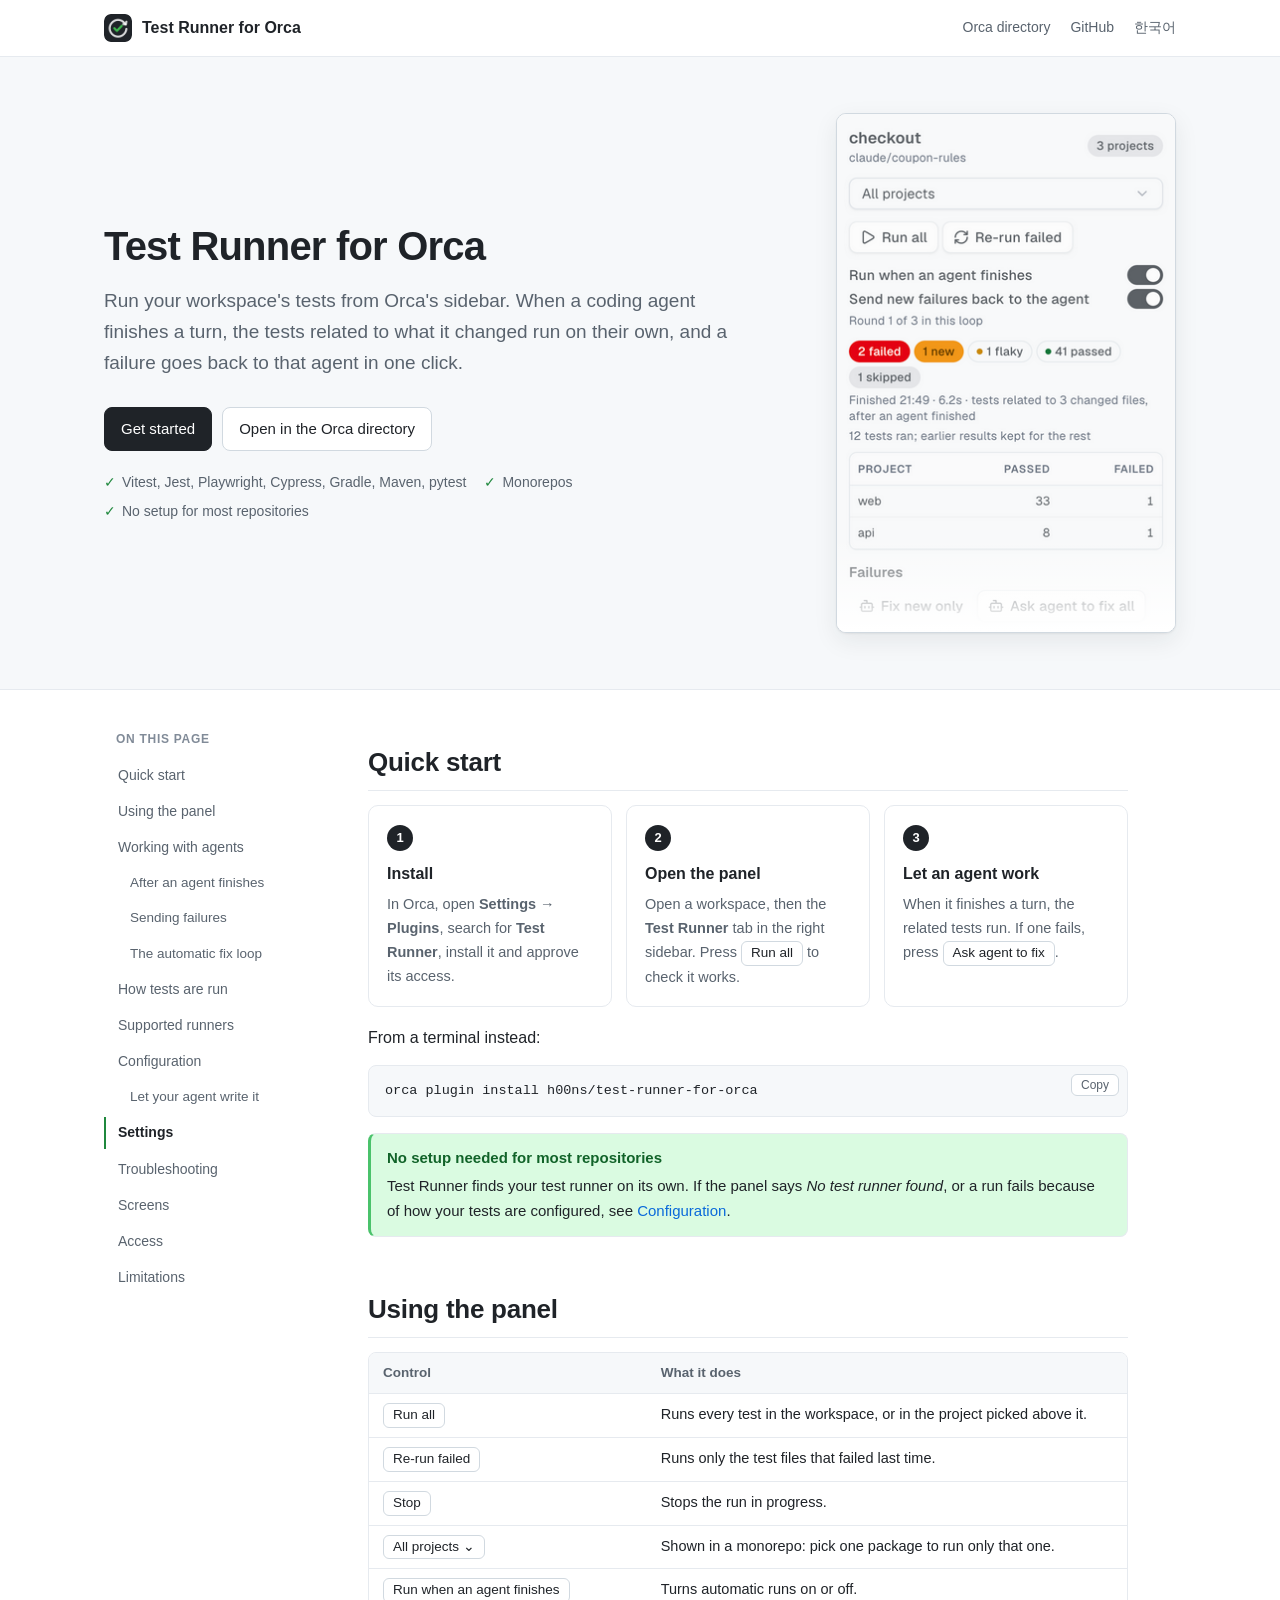
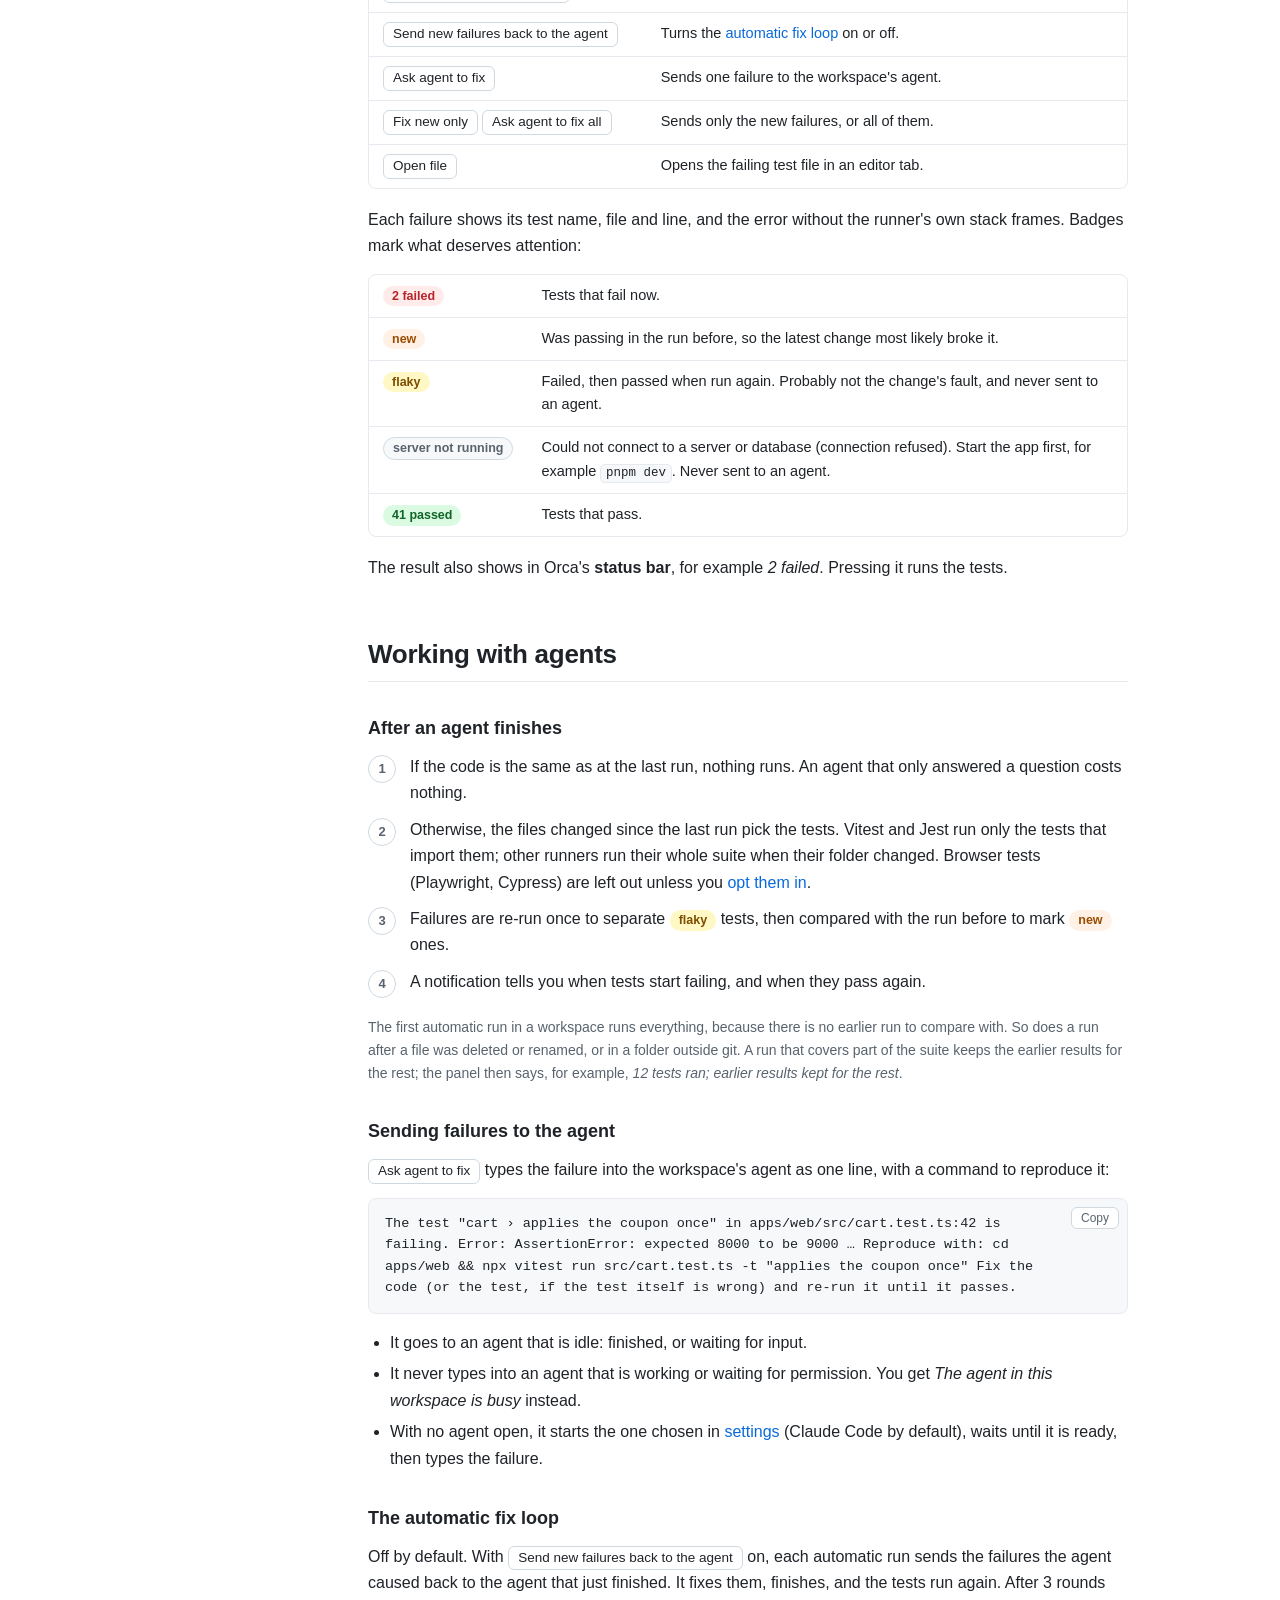
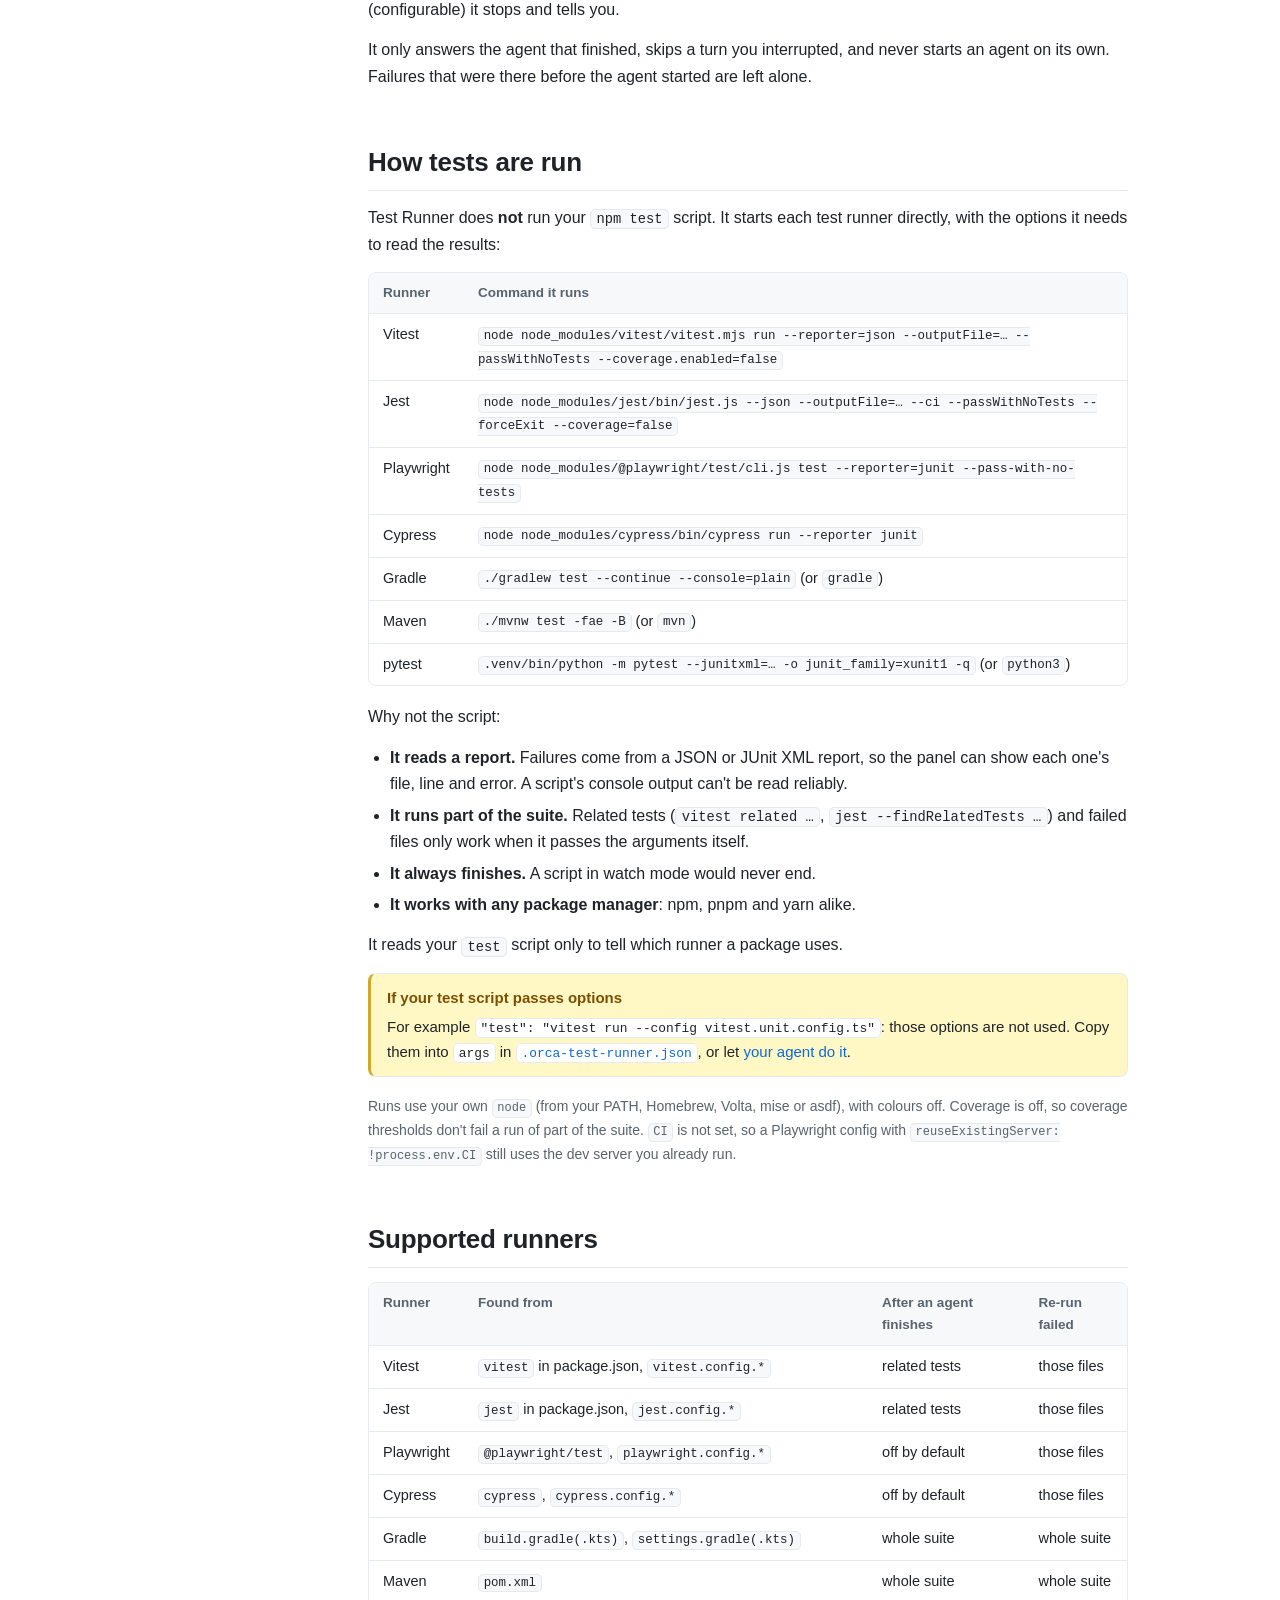
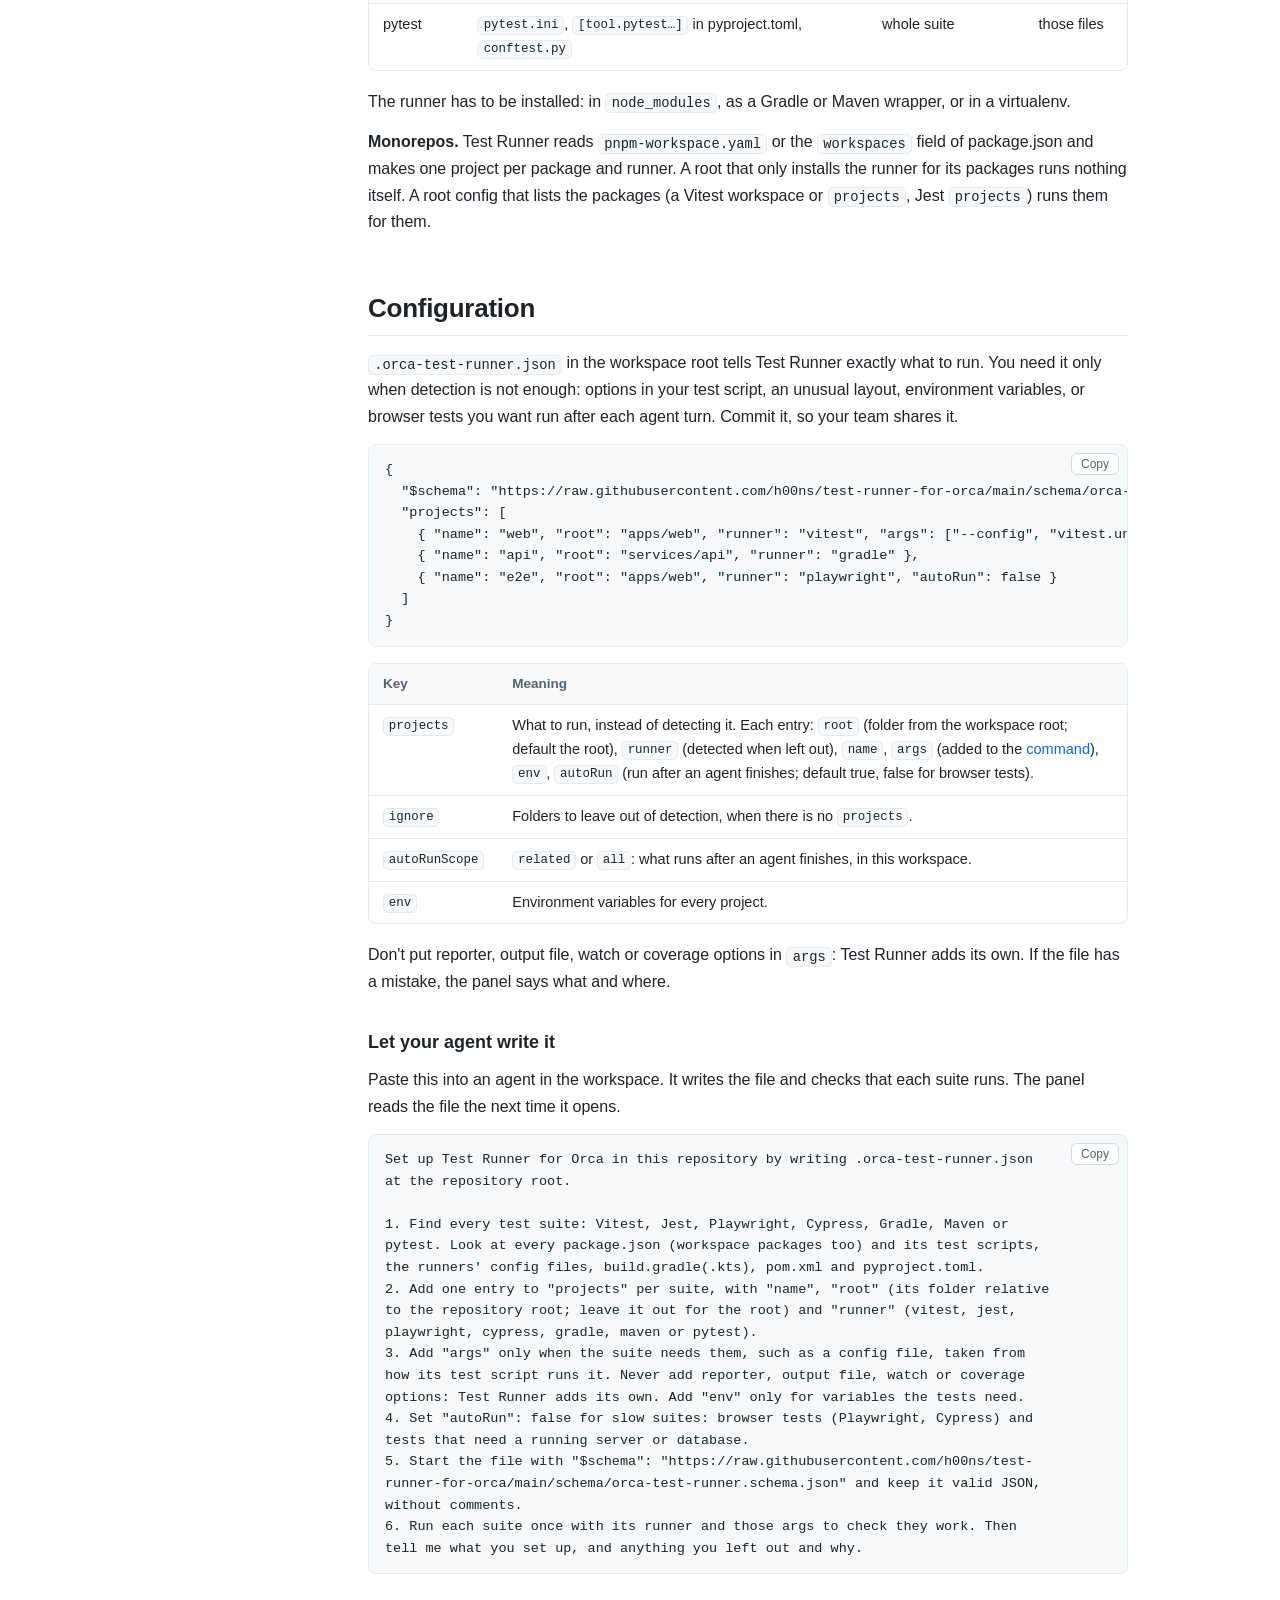
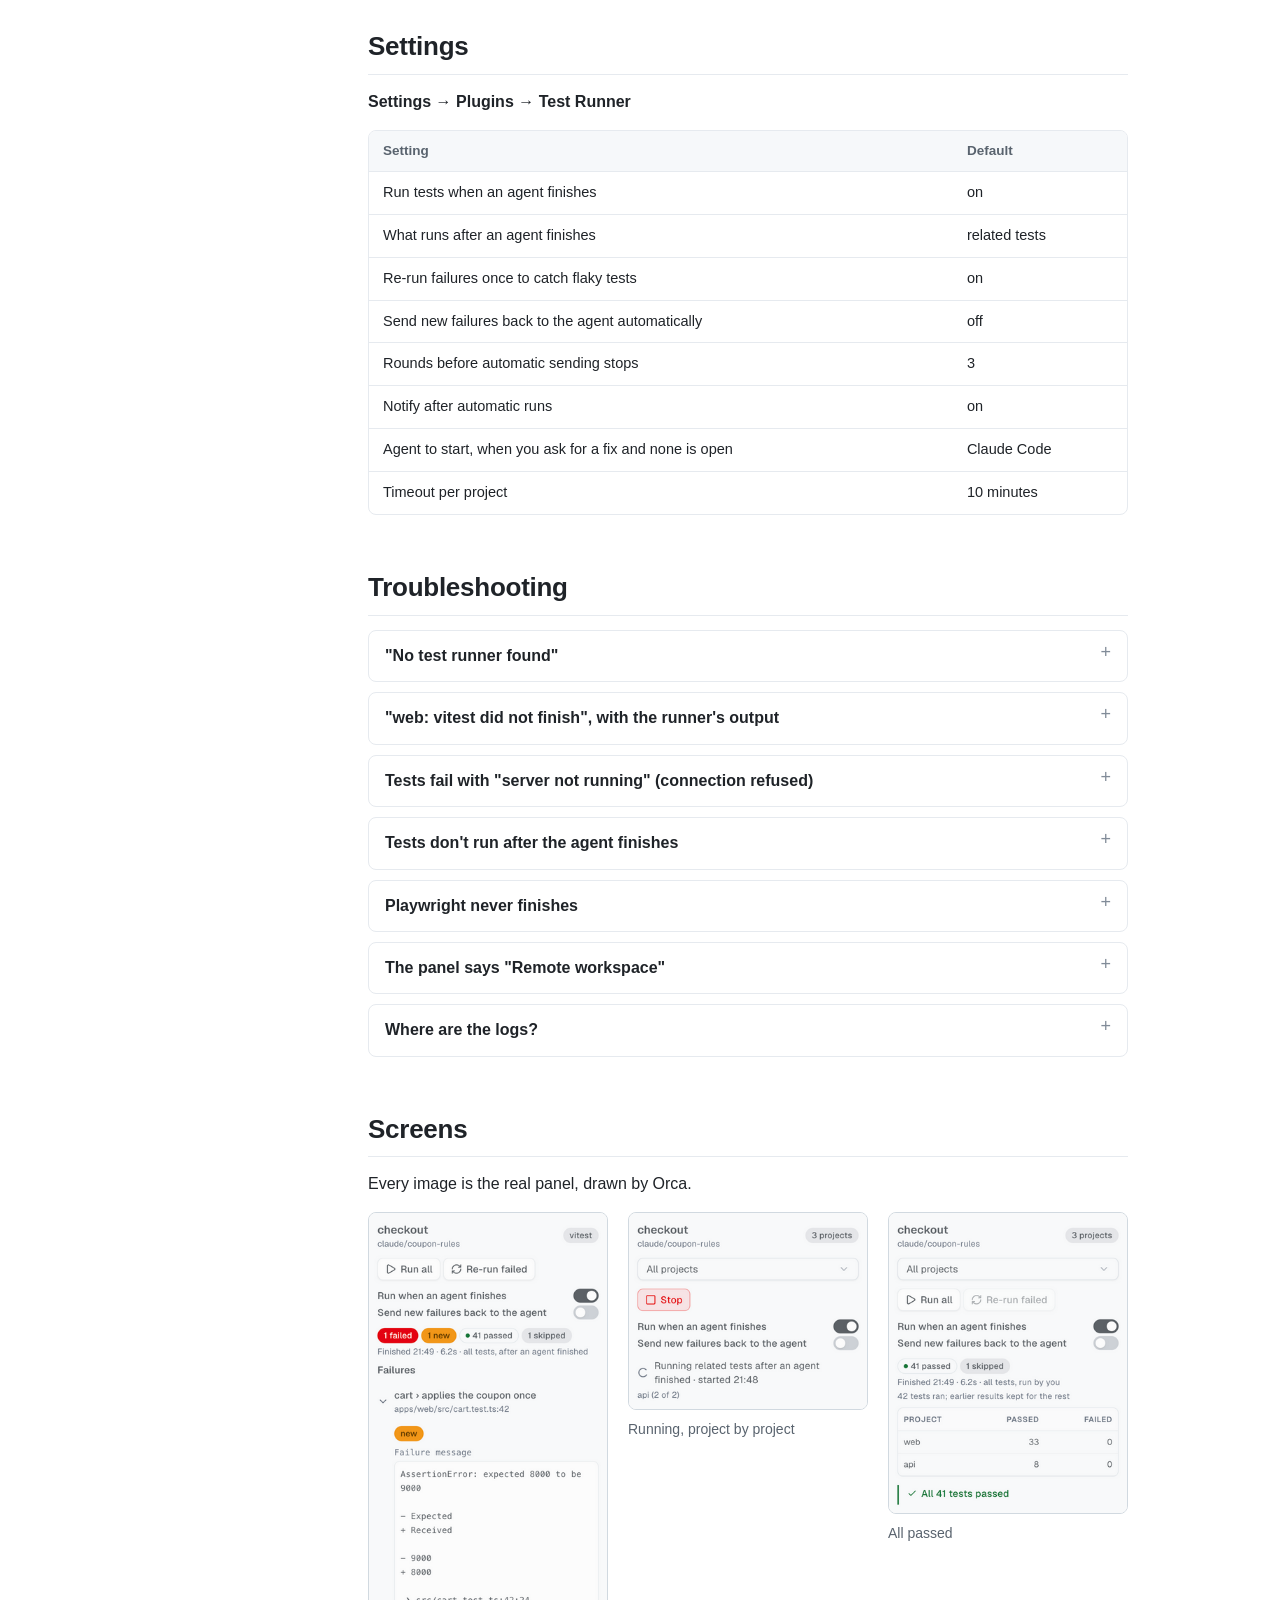
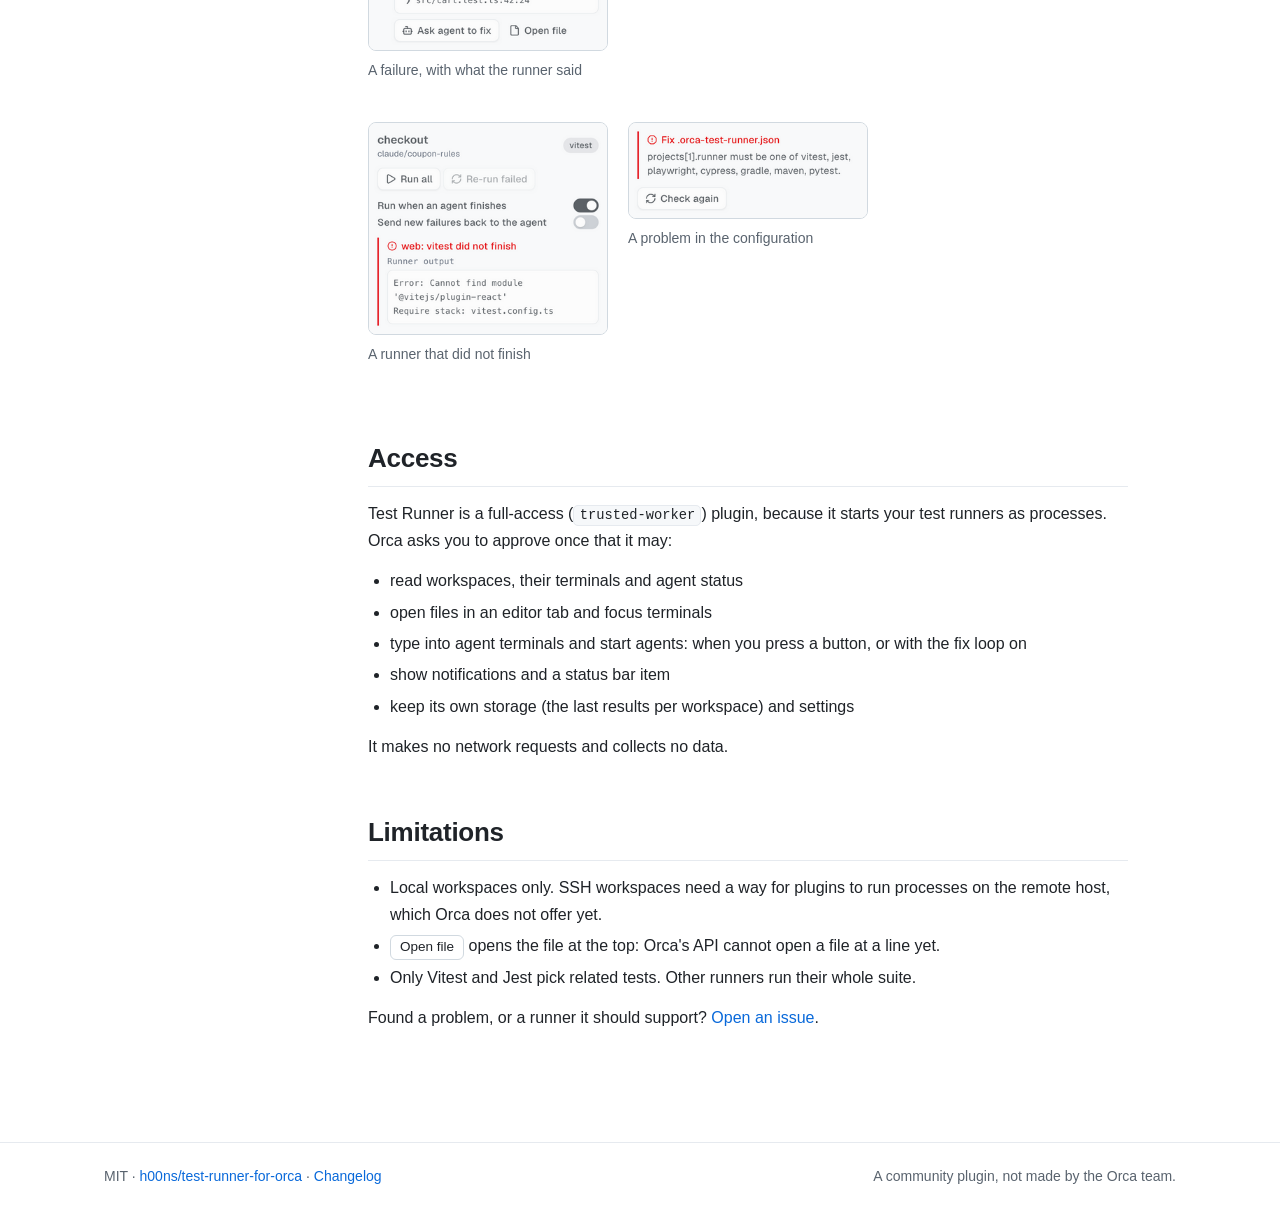
==== commit 34a026de: "Docs for 0.2.3: server not running, no CI, agent launch Co-Authored-By: Claude Opus 5.5 <noreply@ant" ====
--- a/index.html
+++ b/index.html
@@ -113,6 +113,7 @@
             <tr><td><span class="badge red">2 failed</span></td><td class="wrap">Tests that fail now.</td></tr>
             <tr><td><span class="badge orange">new</span></td><td class="wrap">Was passing in the run before, so the latest change most likely broke it.</td></tr>
             <tr><td><span class="badge amber">flaky</span></td><td class="wrap">Failed, then passed when run again. Probably not the change's fault, and never sent to an agent.</td></tr>
+            <tr><td><span class="badge gray">server not running</span></td><td class="wrap">Could not connect to a server or database (connection refused). Start the app first, for example <code>pnpm dev</code>. Never sent to an agent.</td></tr>
             <tr><td><span class="badge green">41 passed</span></td><td class="wrap">Tests that pass.</td></tr>
           </tbody>
         </table>
@@ -135,7 +136,7 @@
       <ul>
         <li>It goes to an agent that is idle: finished, or waiting for input.</li>
         <li>It never types into an agent that is working or waiting for permission. You get <em>The agent in this workspace is busy</em> instead.</li>
-        <li>With no agent open, it starts the one chosen in <a href="#settings">settings</a> (Claude Code by default).</li>
+        <li>With no agent open, it starts the one chosen in <a href="#settings">settings</a> (Claude Code by default), waits until it is ready, then types the failure.</li>
       </ul>
 
       <h3 id="loop">The automatic fix loop</h3>
@@ -170,7 +171,7 @@
         <span class="title">If your test script passes options</span>
         For example <code>"test": "vitest run --config vitest.unit.config.ts"</code>: those options are not used. Copy them into <code>args</code> in <a href="#config"><code>.orca-test-runner.json</code></a>, or let <a href="#setup-with-agent">your agent do it</a>.
       </div>
-      <p class="small">Runs use your own <code>node</code> (from your PATH, Homebrew, Volta, mise or asdf), with <code>CI=1</code> and colours off. Coverage is off, so coverage thresholds don't fail a run of part of the suite.</p>
+      <p class="small">Runs use your own <code>node</code> (from your PATH, Homebrew, Volta, mise or asdf), with colours off. Coverage is off, so coverage thresholds don't fail a run of part of the suite. <code>CI</code> is not set, so a Playwright config with <code>reuseExistingServer: !process.env.CI</code> still uses the dev server you already run.</p>
 
       <h2 id="runners">Supported runners</h2>
       <div class="table">
@@ -259,6 +260,10 @@
         </ul></div>
       </details>
       <details>
+        <summary>Tests fail with "server not running" (connection refused)</summary>
+        <div><p>The tests need your app, an API or a database running, and it isn't. Start it (for example <code>pnpm dev</code>) and run them again, or give Playwright a <code>webServer</code> in its config so it starts the app itself.</p></div>
+      </details>
+      <details>
         <summary>Tests don't run after the agent finishes</summary>
         <div><ul>
           <li>Check <span class="ui">Run when an agent finishes</span> is on.</li>
--- a/style.css
+++ b/style.css
@@ -121,6 +121,7 @@
 .badge.orange { background: var(--orange-bg); color: var(--orange-fg); }
 .badge.amber { background: var(--amber-bg); color: var(--amber-fg); }
 .badge.green { background: var(--green-bg); color: var(--green-fg); }
+.badge.gray { background: var(--subtle); color: var(--muted); border: 1px solid var(--border); }
 
 /* Quick start */
 .steps { list-style: none; padding: 0; margin: 0 0 18px; display: grid; grid-template-columns: repeat(3, minmax(0, 1fr)); gap: 14px; counter-reset: step; }
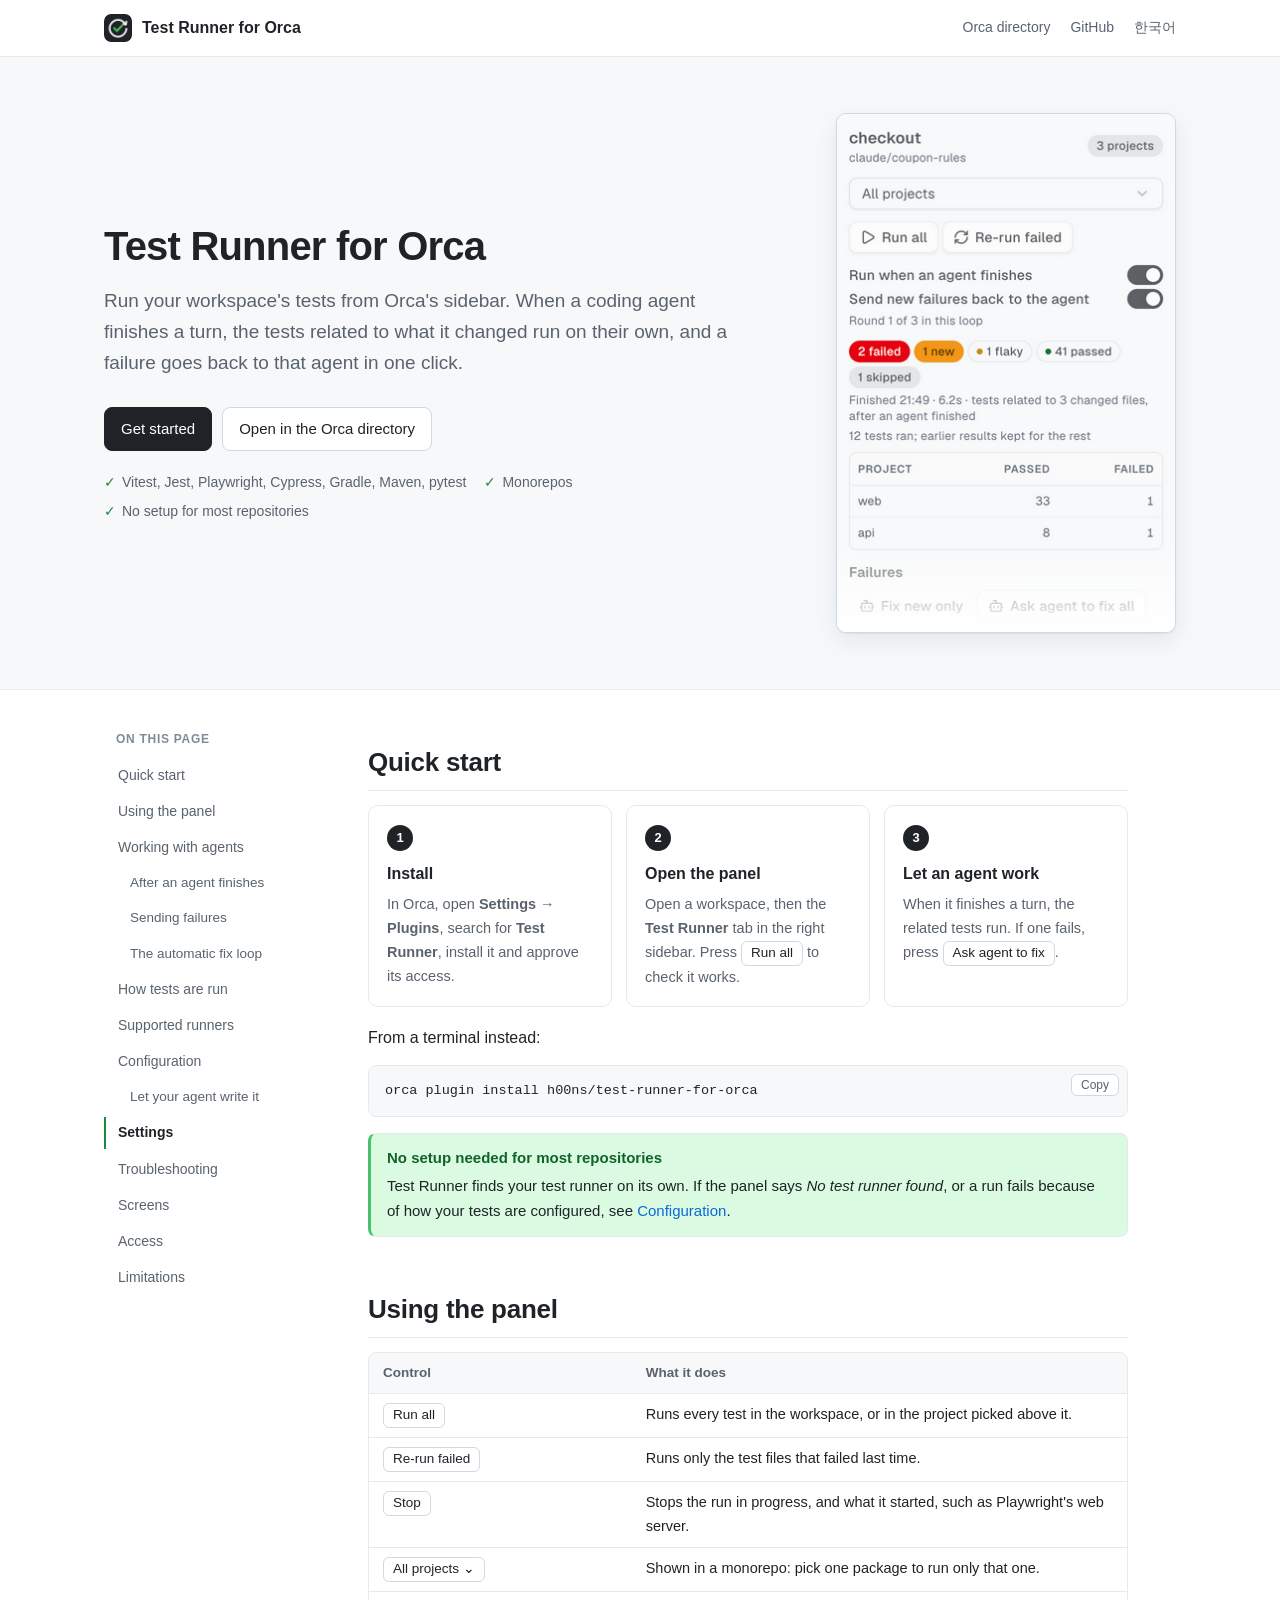
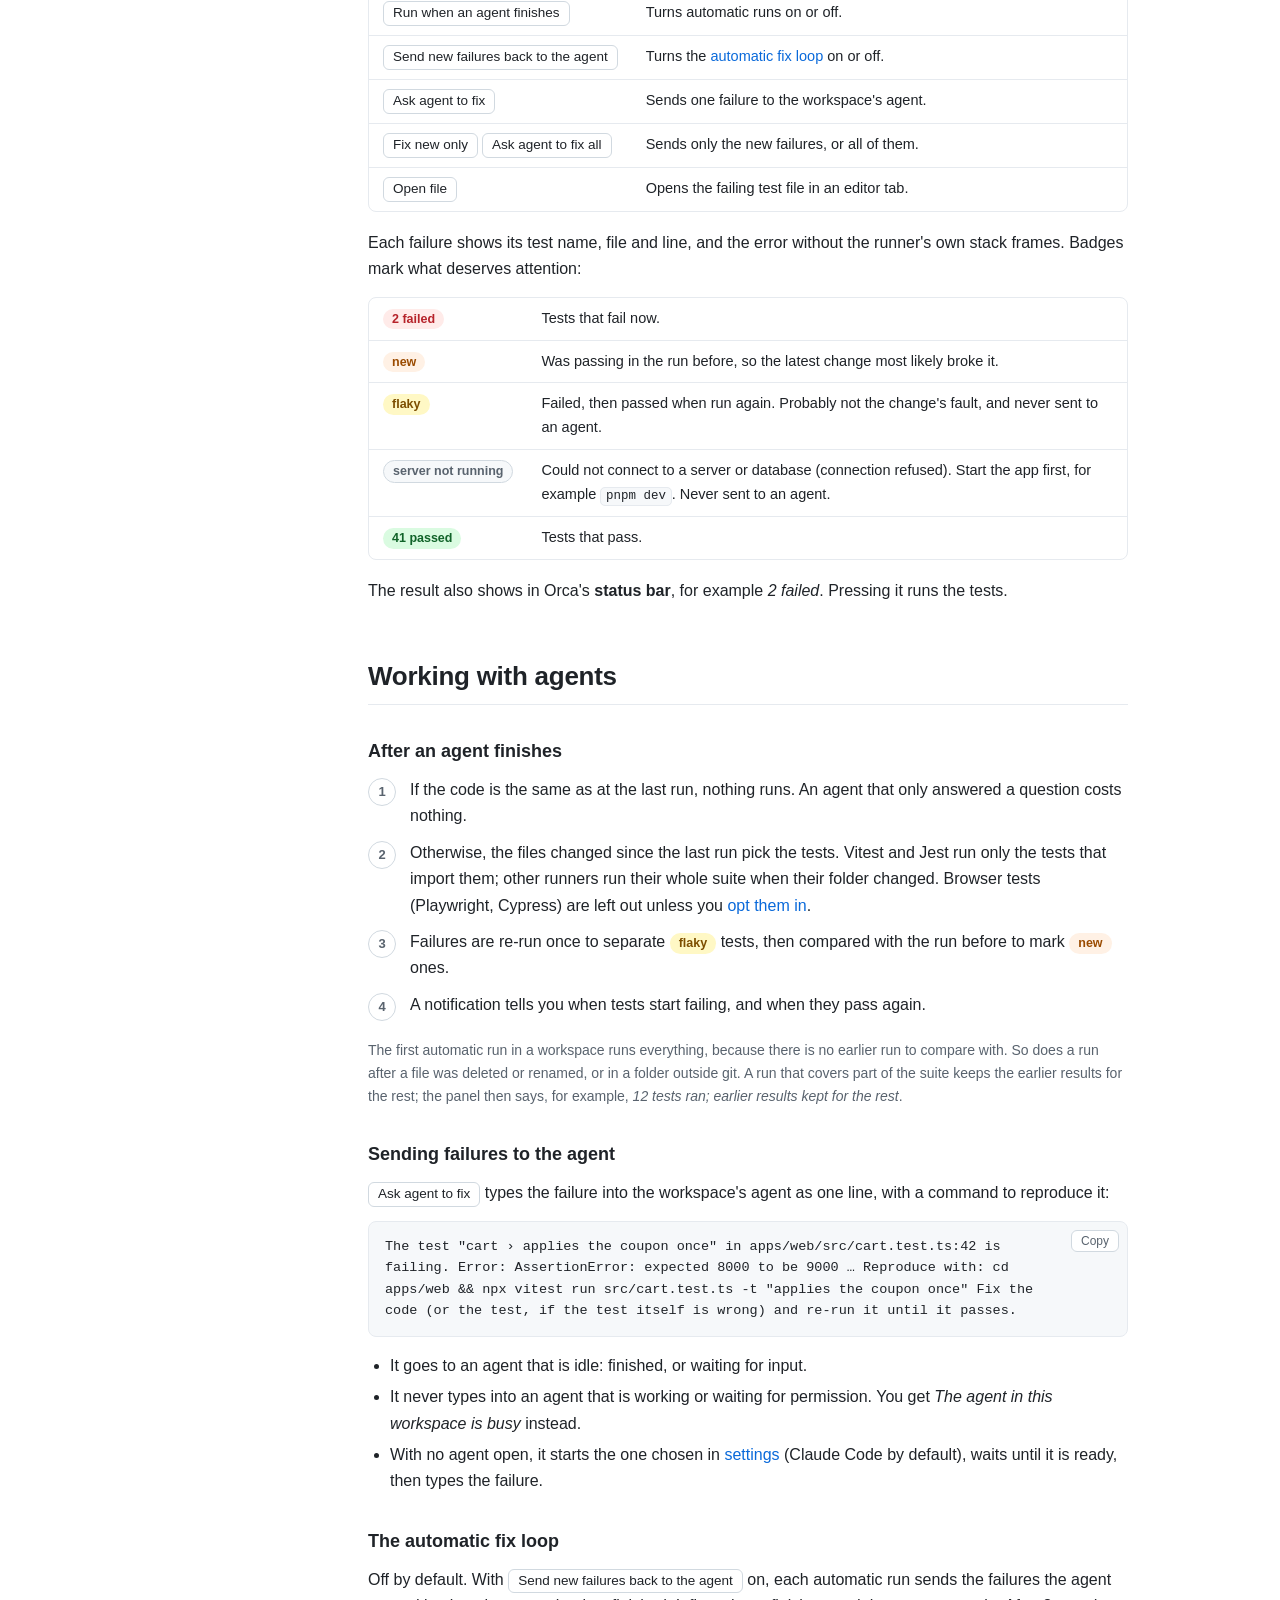
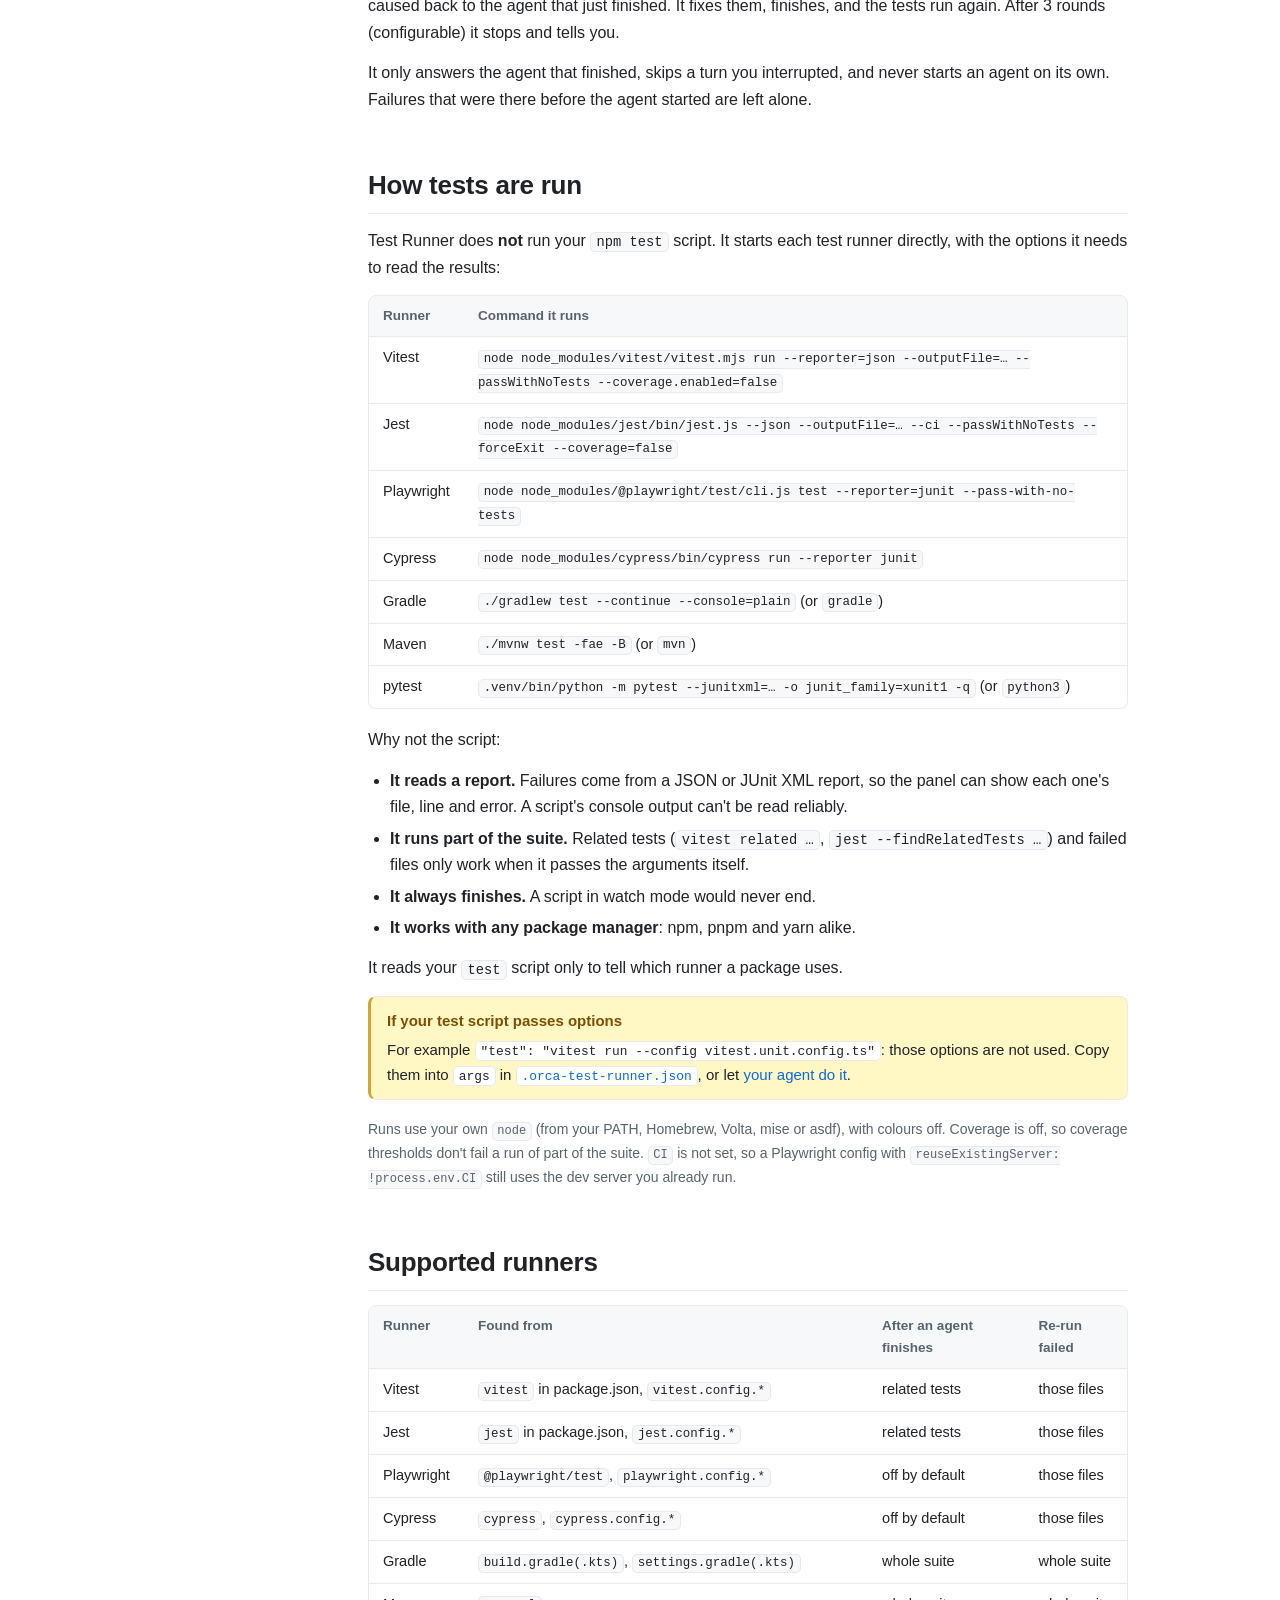
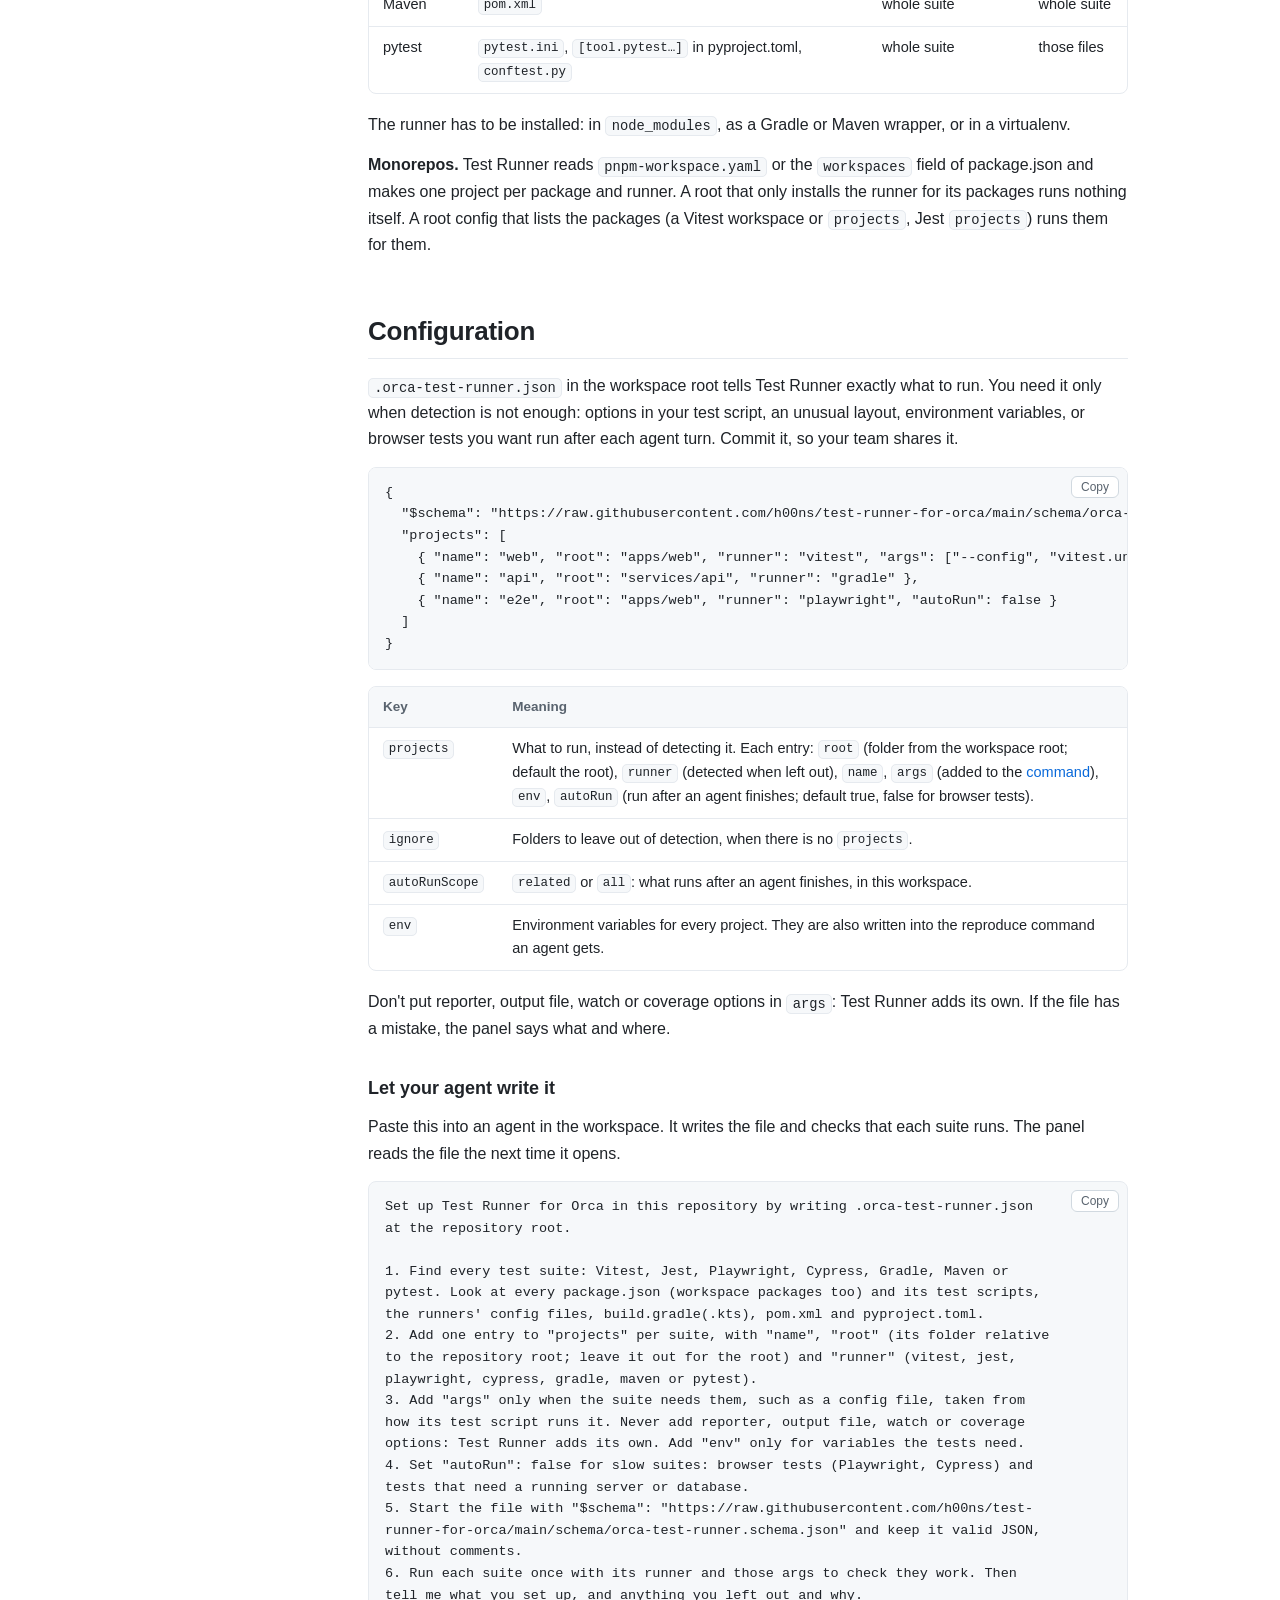
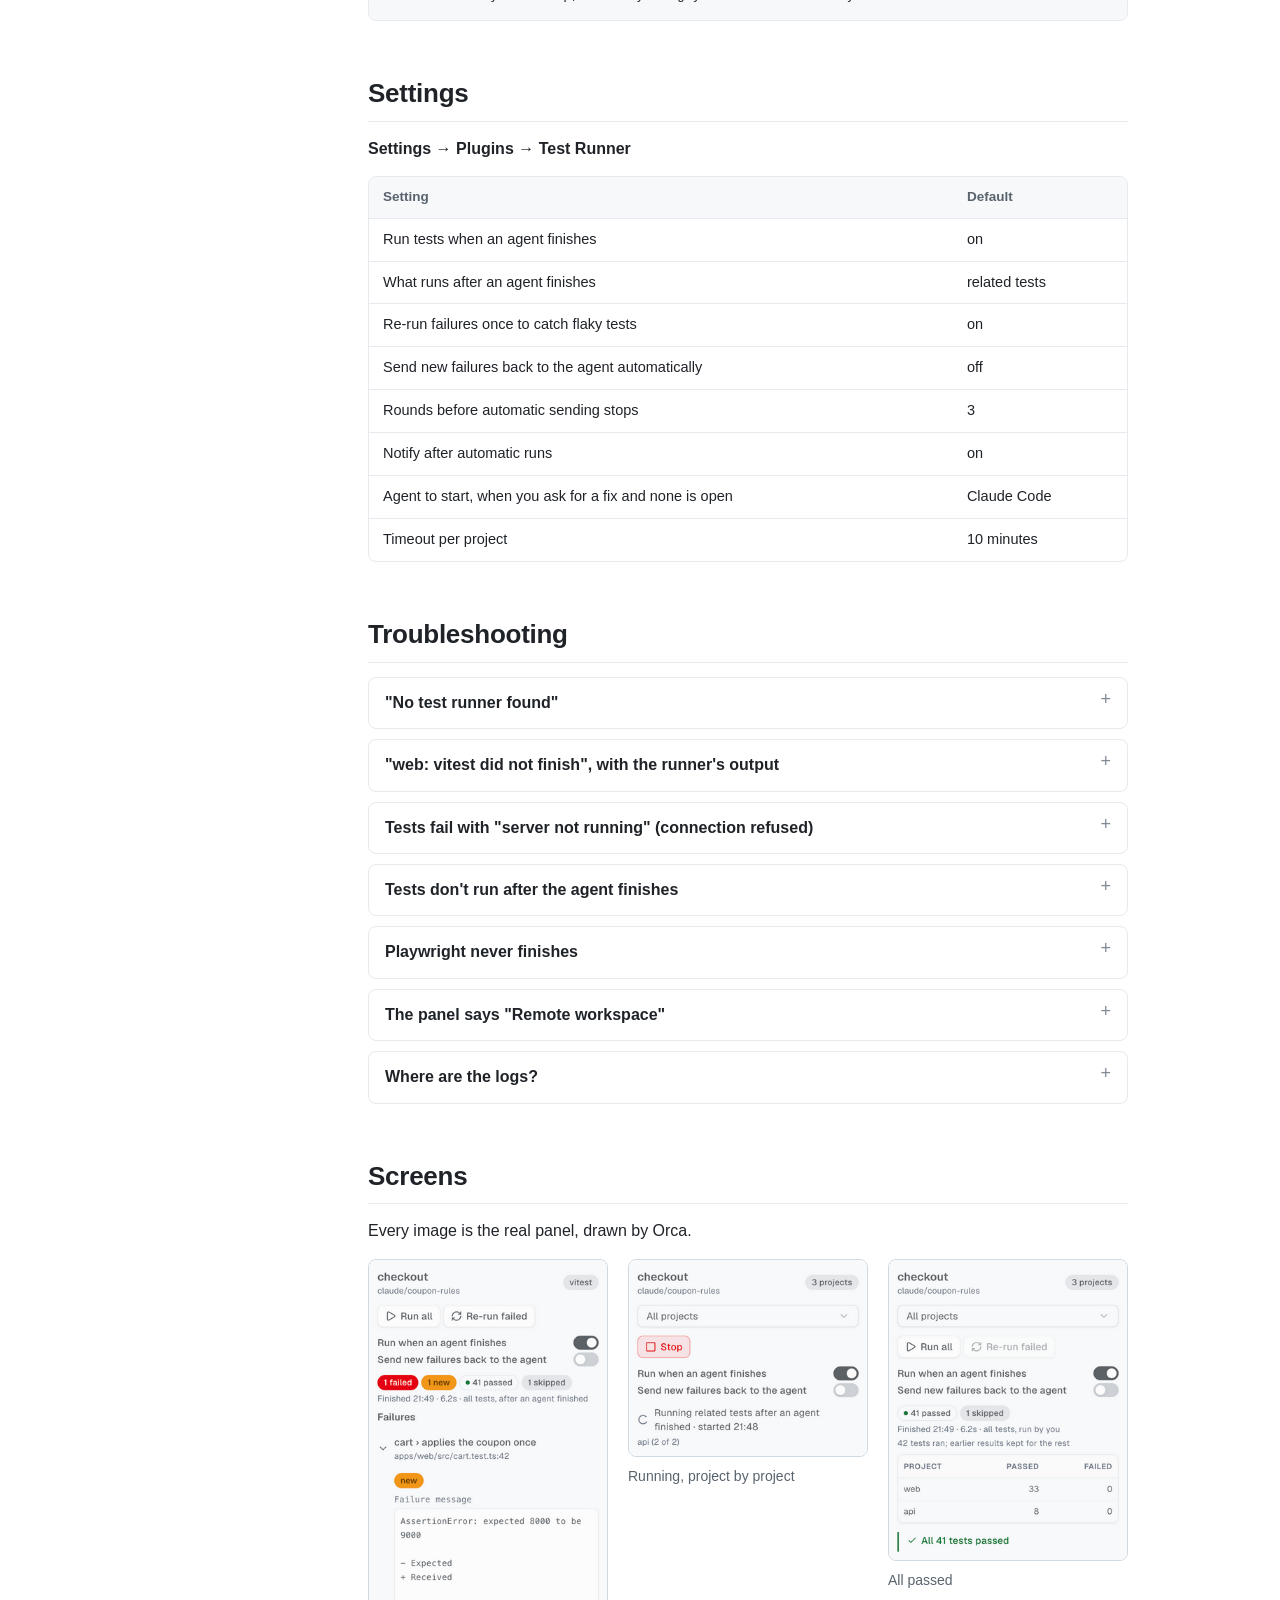
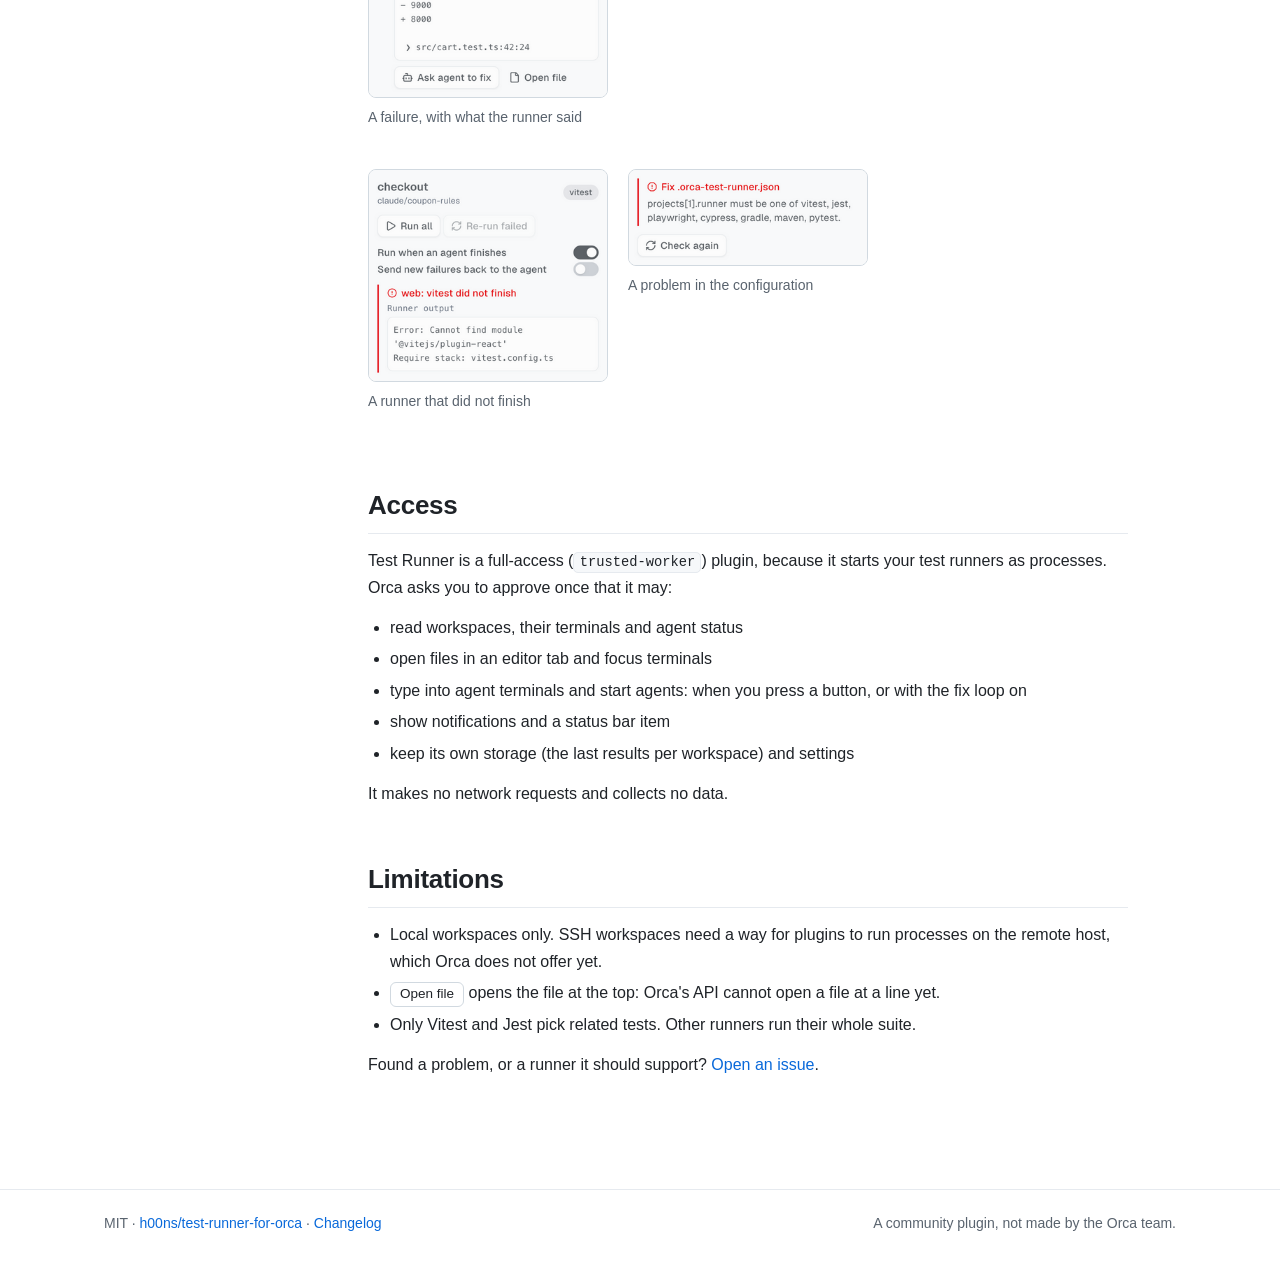
==== commit a9964d8c: "Docs: Stop also stops what a run started; env is in reproduce commands" ====
--- a/index.html
+++ b/index.html
@@ -96,7 +96,7 @@
           <tbody>
             <tr><td><span class="ui">Run all</span></td><td class="wrap">Runs every test in the workspace, or in the project picked above it.</td></tr>
             <tr><td><span class="ui">Re-run failed</span></td><td class="wrap">Runs only the test files that failed last time.</td></tr>
-            <tr><td><span class="ui">Stop</span></td><td class="wrap">Stops the run in progress.</td></tr>
+            <tr><td><span class="ui">Stop</span></td><td class="wrap">Stops the run in progress, and what it started, such as Playwright's web server.</td></tr>
             <tr><td><span class="ui">All projects ⌄</span></td><td class="wrap">Shown in a monorepo: pick one package to run only that one.</td></tr>
             <tr><td><span class="ui">Run when an agent finishes</span></td><td class="wrap">Turns automatic runs on or off.</td></tr>
             <tr><td><span class="ui">Send new failures back to the agent</span></td><td class="wrap">Turns the <a href="#loop">automatic fix loop</a> on or off.</td></tr>
@@ -208,7 +208,7 @@
             <tr><td><code>projects</code></td><td class="wrap">What to run, instead of detecting it. Each entry: <code>root</code> (folder from the workspace root; default the root), <code>runner</code> (detected when left out), <code>name</code>, <code>args</code> (added to the <a href="#how">command</a>), <code>env</code>, <code>autoRun</code> (run after an agent finishes; default true, false for browser tests).</td></tr>
             <tr><td><code>ignore</code></td><td class="wrap">Folders to leave out of detection, when there is no <code>projects</code>.</td></tr>
             <tr><td><code>autoRunScope</code></td><td class="wrap"><code>related</code> or <code>all</code>: what runs after an agent finishes, in this workspace.</td></tr>
-            <tr><td><code>env</code></td><td class="wrap">Environment variables for every project.</td></tr>
+            <tr><td><code>env</code></td><td class="wrap">Environment variables for every project. They are also written into the reproduce command an agent gets.</td></tr>
           </tbody>
         </table>
       </div>
